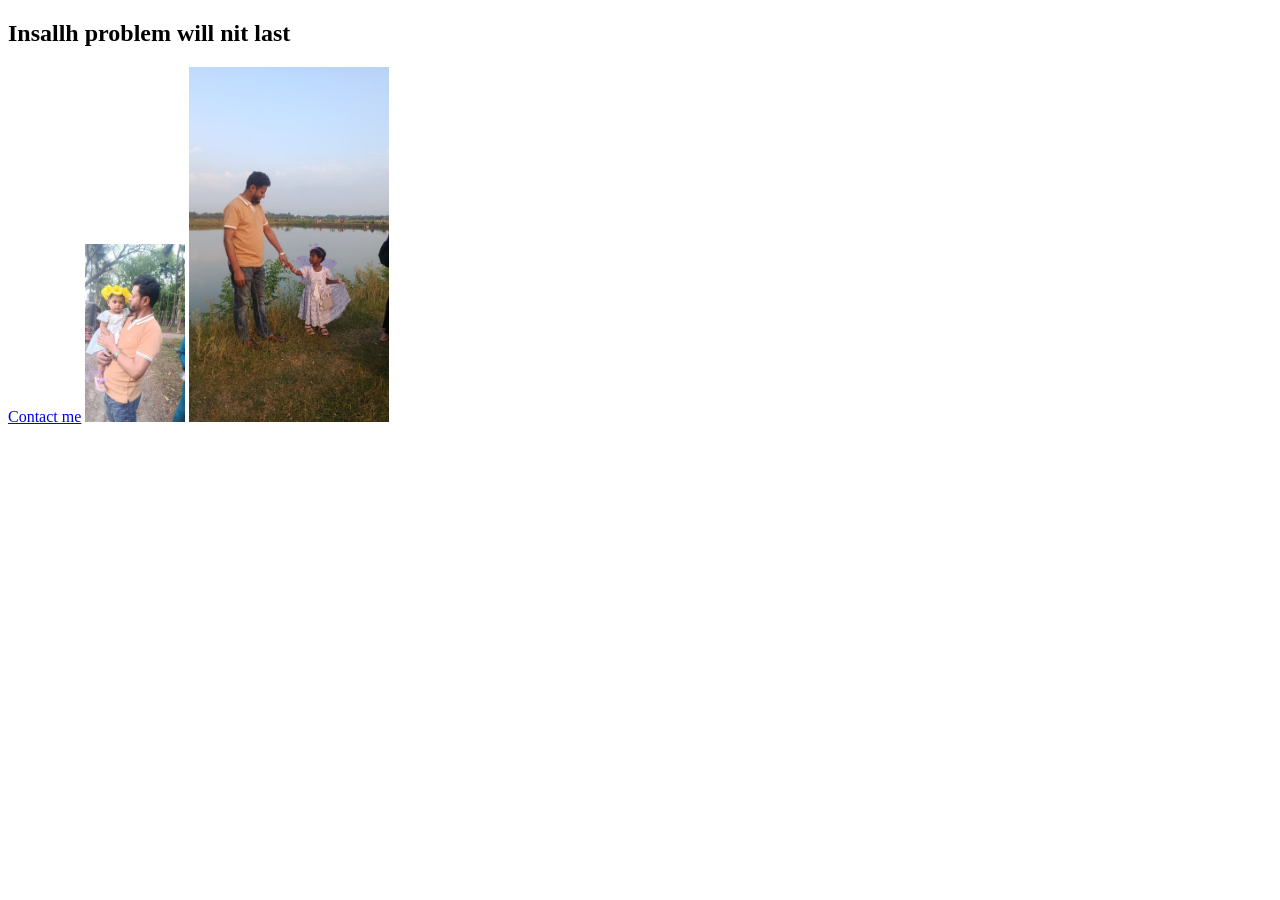
==== index.html @ 178dfff4 "added home page and contact me page" ====
<!DOCTYPE html>
<html lang="en">
<head>
    <meta charset="UTF-8">
    <meta name="viewport" content="width=device-width, initial-scale=1.0">
    <title>Document</title>
</head>
<body>
    <h2>Insallh problem will nit last</h2>
    <a href="contact.html">Contact me</a>
    <img width="100px" src="images/WhatsApp Image 2026-07-03 at 3.08.26 PM (1).jpeg" alt="">
    <img width="200px" src="images/WhatsApp Image 2026-07-03 at 3.08.26 PM (2).jpeg" alt="">
</body>
</html>
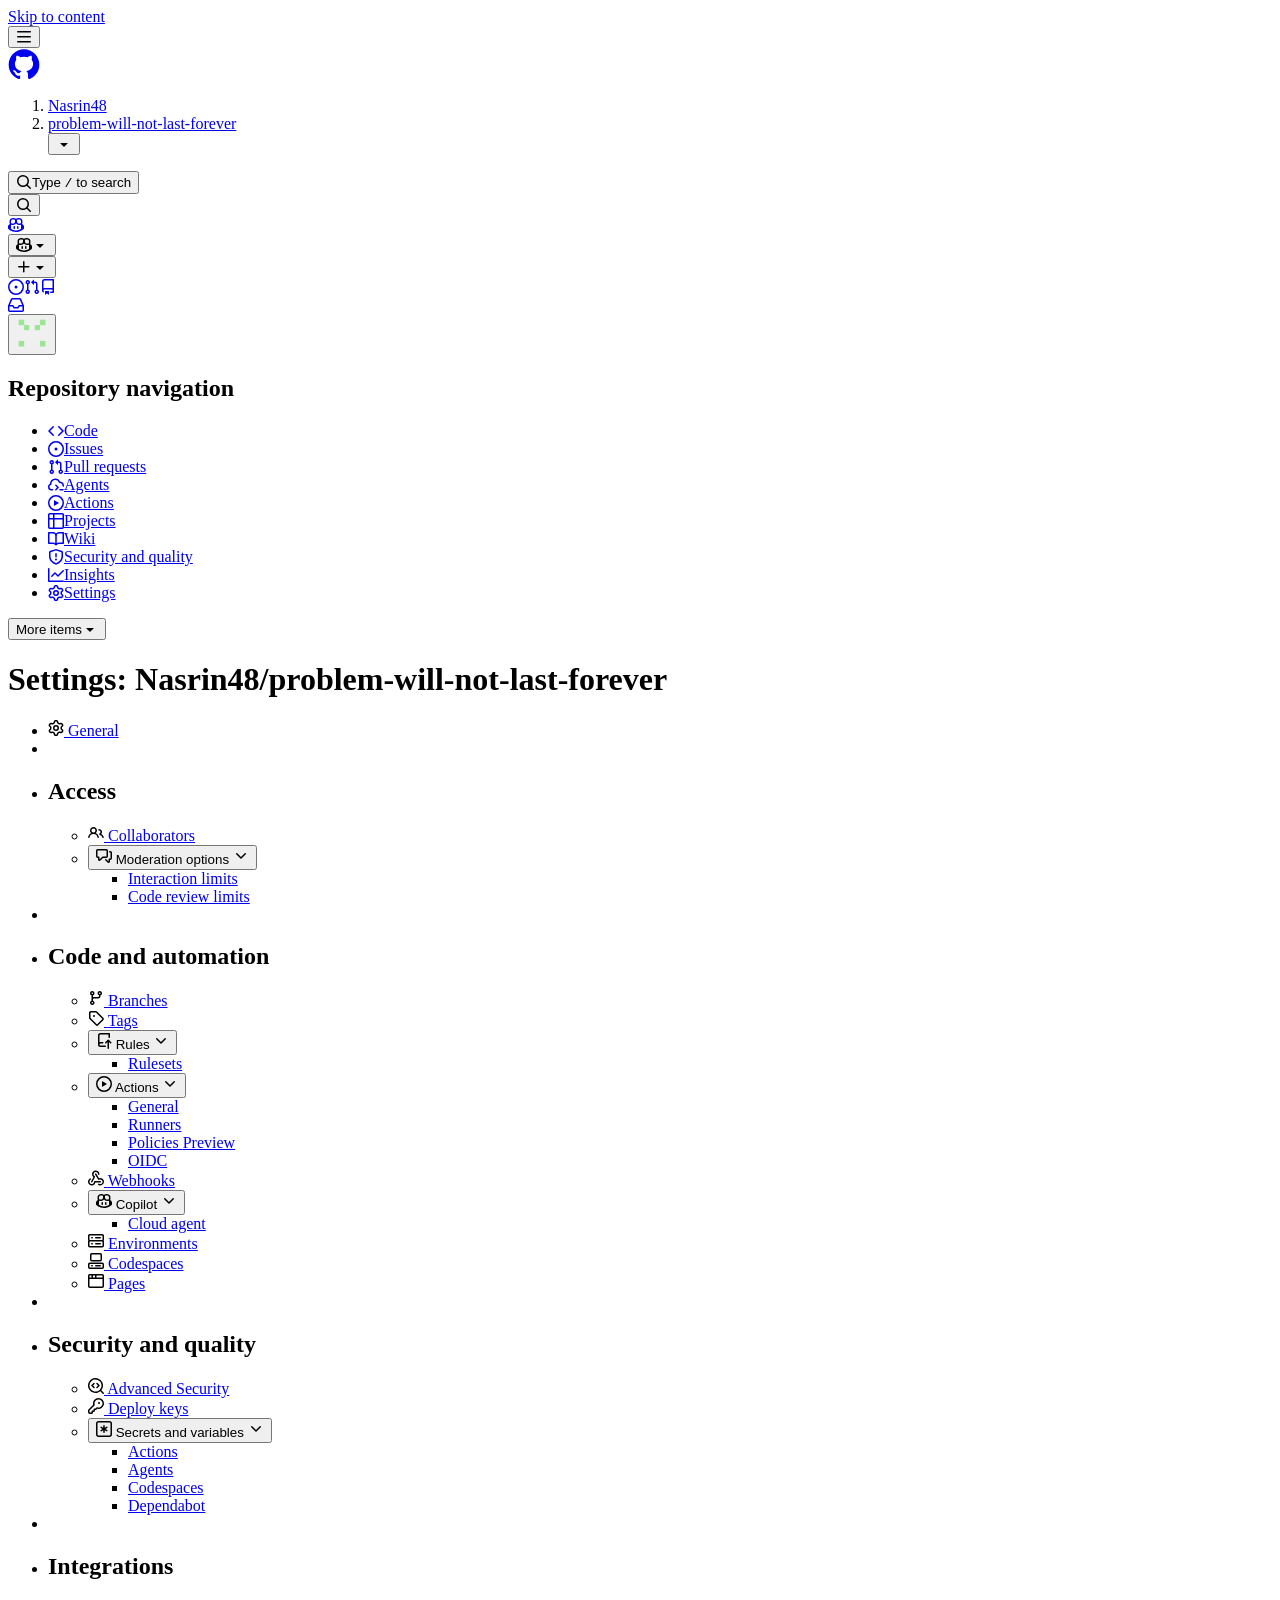
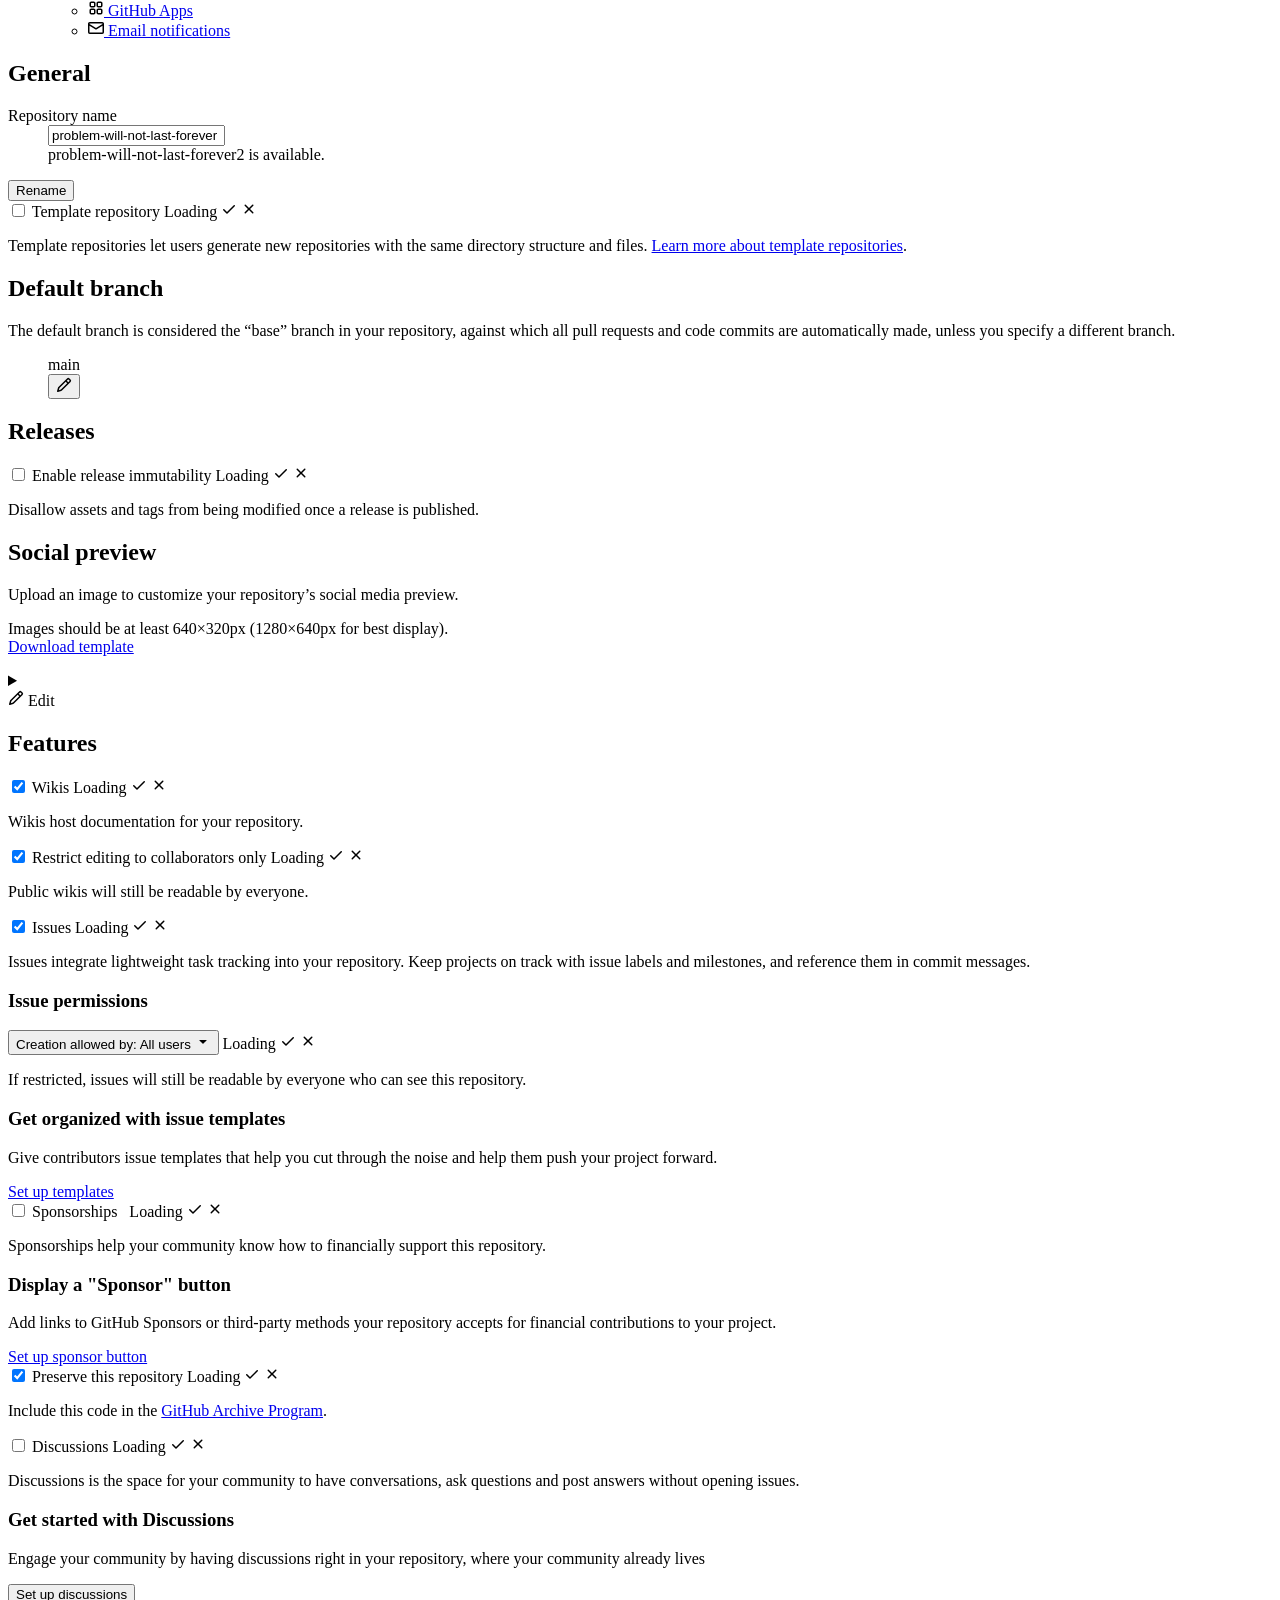
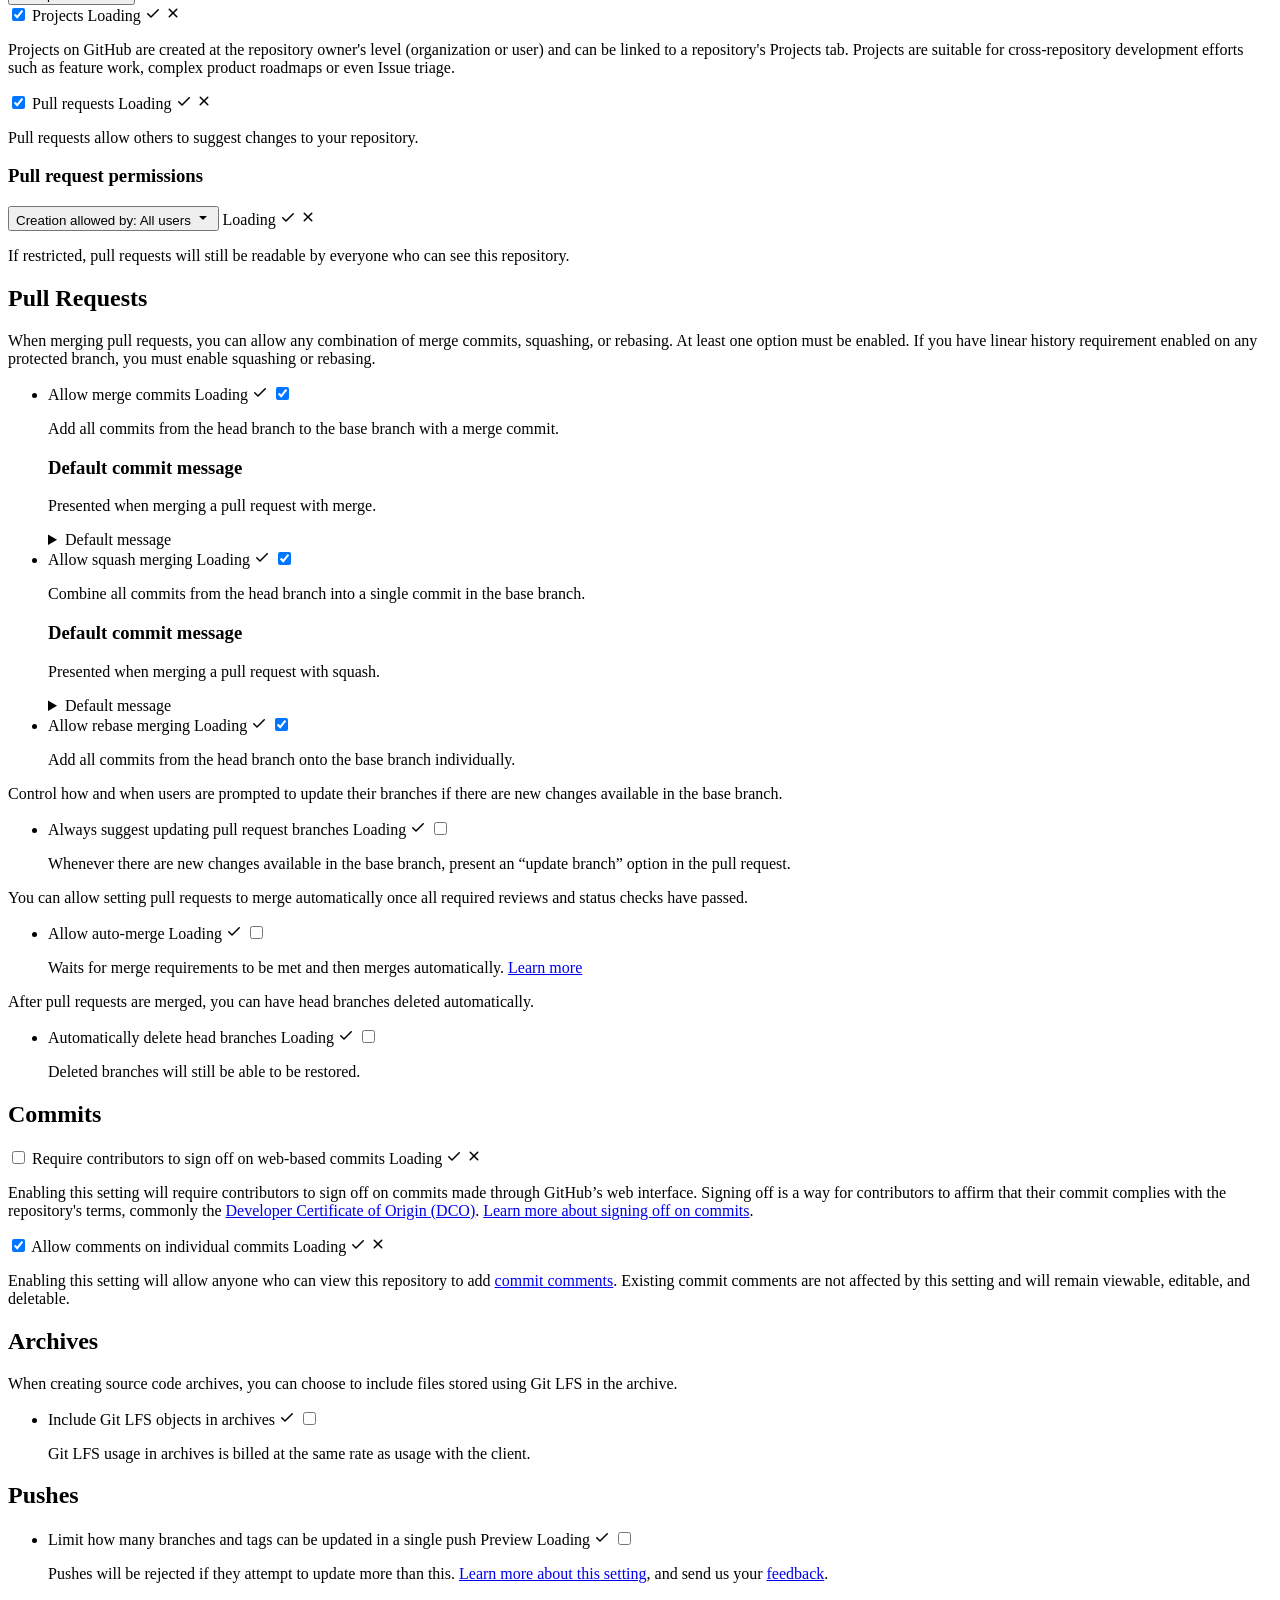
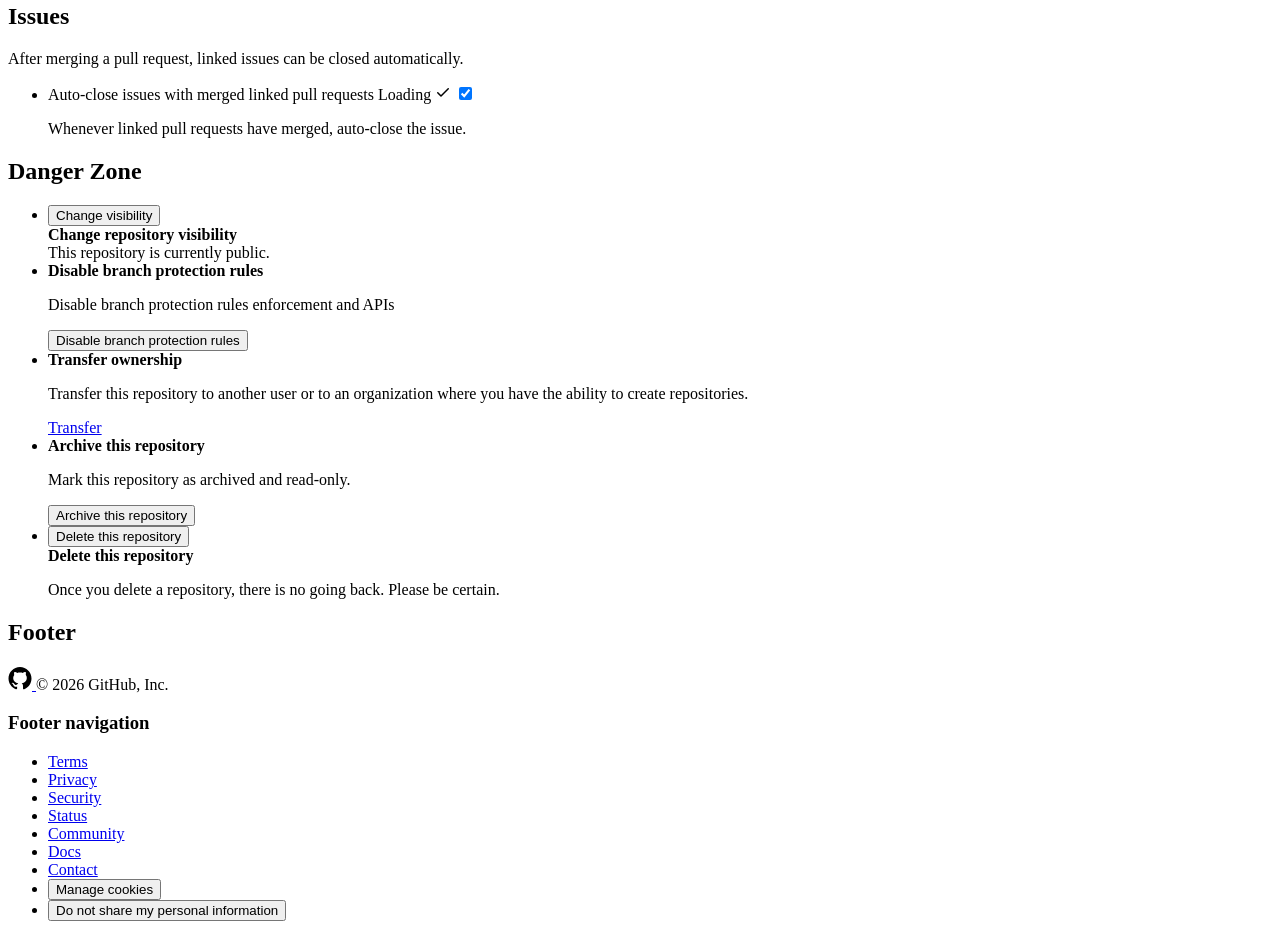
==== commit 27dad311: "fixed html syntax errors" ====
--- a/index.html
+++ b/index.html
@@ -1,14 +1,3175 @@
 <!DOCTYPE html>
-<html lang="en">
-<head>
-    <meta charset="UTF-8">
-    <meta name="viewport" content="width=device-width, initial-scale=1.0">
-    <title>Document</title>
-</head>
-<body>
-    <h2>Insallh problem will nit last</h2>
-    <a href="contact.html">Contact me</a>
-    <img width="100px" src="images/WhatsApp Image 2026-07-03 at 3.08.26 PM (1).jpeg" alt="">
-    <img width="200px" src="images/WhatsApp Image 2026-07-03 at 3.08.26 PM (2).jpeg" alt="">
-</body>
-</html>+<!-- saved from url=(0066)https://github.com/Nasrin48/problem-will-not-last-forever/settings -->
+<html lang="en" data-color-mode="auto" data-light-theme="light" data-dark-theme="dark" data-a11y-animated-images="system" data-a11y-link-underlines="true" data-turbo-loaded="" class="js-focus-visible" data-js-focus-visible=""><head><meta http-equiv="Content-Type" content="text/html; charset=UTF-8"><style type="text/css">.turbo-progress-bar {
+  position: fixed;
+  display: block;
+  top: 0;
+  left: 0;
+  height: 3px;
+  background: #0076ff;
+  z-index: 2147483647;
+  transition:
+    width 300ms ease-out,
+    opacity 150ms 150ms ease-in;
+  transform: translate3d(0, 0, 0);
+}
+</style><style>
+:root {
+  --fontStack-monospace: "Monaspace Neon", ui-monospace, SFMono-Regular, SF Mono, Menlo, Consolas, Liberation Mono, monospace !important;
+}
+</style>
+
+
+
+
+  
+    
+  
+  
+  
+  
+  
+  
+
+  
+
+
+  <link crossorigin="anonymous" media="all" rel="stylesheet" href="./index_files/light-4fded0090af0ad58.css"><link crossorigin="anonymous" media="all" rel="stylesheet" href="./index_files/dark-06381ff23d863842.css"><link data-color-theme="light_high_contrast" crossorigin="anonymous" media="all" rel="stylesheet" data-href="https://github.githubassets.com/assets/light_high_contrast-cf8e26bc17e62ebc.css"><link data-color-theme="light_colorblind" crossorigin="anonymous" media="all" rel="stylesheet" data-href="https://github.githubassets.com/assets/light_colorblind-3a437477a570cc40.css"><link data-color-theme="light_colorblind_high_contrast" crossorigin="anonymous" media="all" rel="stylesheet" data-href="https://github.githubassets.com/assets/light_colorblind_high_contrast-39b6c209db5491c9.css"><link data-color-theme="light_tritanopia" crossorigin="anonymous" media="all" rel="stylesheet" data-href="https://github.githubassets.com/assets/light_tritanopia-3822234d6c03b00b.css"><link data-color-theme="light_tritanopia_high_contrast" crossorigin="anonymous" media="all" rel="stylesheet" data-href="https://github.githubassets.com/assets/light_tritanopia_high_contrast-33857254a8064bf7.css"><link data-color-theme="dark_high_contrast" crossorigin="anonymous" media="all" rel="stylesheet" data-href="https://github.githubassets.com/assets/dark_high_contrast-9023e6605402defb.css"><link data-color-theme="dark_colorblind" crossorigin="anonymous" media="all" rel="stylesheet" data-href="https://github.githubassets.com/assets/dark_colorblind-37023bf69d8e0e34.css"><link data-color-theme="dark_colorblind_high_contrast" crossorigin="anonymous" media="all" rel="stylesheet" data-href="https://github.githubassets.com/assets/dark_colorblind_high_contrast-486bd43e01a2c0ec.css"><link data-color-theme="dark_tritanopia" crossorigin="anonymous" media="all" rel="stylesheet" data-href="https://github.githubassets.com/assets/dark_tritanopia-838ba2a5070c5b09.css"><link data-color-theme="dark_tritanopia_high_contrast" crossorigin="anonymous" media="all" rel="stylesheet" data-href="https://github.githubassets.com/assets/dark_tritanopia_high_contrast-2aa7245dc545d61f.css"><link data-color-theme="dark_dimmed" crossorigin="anonymous" media="all" rel="stylesheet" data-href="https://github.githubassets.com/assets/dark_dimmed-29ef2eb185e7de1c.css"><link data-color-theme="dark_dimmed_high_contrast" crossorigin="anonymous" media="all" rel="stylesheet" data-href="https://github.githubassets.com/assets/dark_dimmed_high_contrast-8eed6b212f10f1b9.css">
+
+  <style type="text/css">
+    :root {
+      --tab-size-preference: 4;
+    }
+
+    pre, code {
+      tab-size: var(--tab-size-preference);
+    }
+  </style>
+
+    <link crossorigin="anonymous" media="all" rel="stylesheet" href="./index_files/primer-primitives-b39ad27f3538ace3.css">
+    <link crossorigin="anonymous" media="all" rel="stylesheet" href="./index_files/primer-tailwind-compatible-b8351ad34be13af4.css">
+    <link crossorigin="anonymous" media="all" rel="stylesheet" href="./index_files/global-eff6b778655b1531.css">
+    <link crossorigin="anonymous" media="all" rel="stylesheet" href="./index_files/github-eab9c5888b163e42.css">
+    <link crossorigin="anonymous" media="all" rel="stylesheet" href="./index_files/tailwind-ee832f465450400b.css">
+  <link crossorigin="anonymous" media="all" rel="stylesheet" href="./index_files/repository-5c3491d57145b94f.css">
+<link crossorigin="anonymous" media="all" rel="stylesheet" href="./index_files/code-075555990693196f.css">
+
+  
+
+  <script type="application/json" id="client-env">{"locale":"en","featureFlags":["actions_custom_images_storage_billing_ui_visibility","actions_enable_background_steps","actions_image_version_event","actions_workflow_language_service_allow_case_function","actions_workflow_language_service_allow_concurrency_queue","agent_author_search_expansion","agent_author_search_expansion_ui_pulls","agent_conflict_resolution","alternate_user_config_repo","artifact_ui_v2","billing_billable_licenses_cost_center_bucket_fix","billing_cost_center_user_level_budgets","billing_discount_threshold_notification","billing_ui_budget_pagination_enabled","billing_user_level_budgets","billing_user_level_budgets_manage","ccr_implement_suggestion_refresh","code_scanning_dfa_degraded_experience_notice","code_view_checks_live_updates","code_view_raf_sticky_lines","codemirror_inp_optimizations","codespaces_prebuild_region_target_update","codeview_sidebar_combined_payload","coding_agent_model_selection","coding_agent_model_selection_all_skus","coding_agent_third_party_model_ui","comment_viewer_copy_raw_markdown","contentful_primer_code_blocks","copilot_agent_snippy","copilot_api_agentic_issue_marshal_yaml","copilot_ask_mode_dropdown","copilot_automation_suggest_tools_enabled","copilot_automations_pagination","copilot_automations_suggested_automations","copilot_capi_error_response_telemetry","copilot_chat_attach_multiple_images","copilot_chat_auto_mode_picker_paid","copilot_chat_category_rate_limit_messages","copilot_chat_clear_model_selection_for_default_change","copilot_chat_contextual_suggestions_updated","copilot_chat_disable_model_picker_while_streaming","copilot_chat_docked_panel","copilot_chat_enable_tool_call_logs","copilot_chat_increase_token_padding","copilot_chat_input_commands","copilot_chat_interspersed_tool_calls","copilot_chat_max_upsell","copilot_chat_model_picker_info_popover","copilot_chat_models_browser_cache","copilot_chat_opening_thread_switch","copilot_chat_prettify_pasted_code","copilot_chat_reduce_quota_checks","copilot_chat_vision_dotcom_chat_ga_gate","copilot_chat_vision_in_claude","copilot_chat_vision_preview_gate","copilot_cli_install_cta_max_plan","copilot_cloud_agent_always_categorize_models_in_model_picker","copilot_custom_copilots","copilot_custom_copilots_feature_preview","copilot_diff_explain_conversation_intent","copilot_diff_reference_context","copilot_duplicate_thread","copilot_extensions_removal_on_marketplace","copilot_file_block_ref_matching","copilot_fix_blank_side_panel","copilot_fix_failed_workflows","copilot_fix_failed_workflows_all_skus","copilot_ftp_hyperspace_upgrade_prompt","copilot_hide_hovercard","copilot_immersive_code_block_transition_wrap","copilot_immersive_embedded_deferred_payload","copilot_immersive_embedded_draggable","copilot_immersive_embedded_header_button","copilot_immersive_embedded_implicit_references","copilot_immersive_embedded_skip_copilot_api_token_for_dotcom_context","copilot_immersive_file_block_transition_open","copilot_immersive_file_preview_keep_mounted","copilot_immersive_hide_column_right_without_thread","copilot_immersive_job_result_preview","copilot_immersive_suggestion_pills","copilot_immersive_task_hyperlinking","copilot_immersive_task_within_chat_thread","copilot_issue_list_show_more","copilot_mc_cli_resume_any_users_task","copilot_mc_nudges","copilot_mission_control_agent_filtering","copilot_mission_control_always_send_integration_id","copilot_mission_control_environment_list_icons","copilot_mission_control_initial_data_spinner","copilot_mission_control_needs_attention","copilot_mission_control_sandbox_remote_bypass","copilot_mission_control_session_events_ui","copilot_mission_control_session_filters","copilot_mission_control_task_alive_updates","copilot_mission_control_task_sharing","copilot_org_policy_page_focus_mode","copilot_plans_signups_enabled","copilot_pr_chat_enhancements","copilot_premium_request_quotas","copilot_prominent_upgrade_button","copilot_quota_banner_pr_files_changed","copilot_redirect_header_button_to_agents","copilot_resource_panel","copilot_share_active_subthread","copilot_spaces_ga","copilot_spaces_individual_policies_ga","copilot_spark_empty_state","copilot_spark_handle_nil_friendly_name","copilot_swe_agent_authorization_status_ui","copilot_swe_agent_hide_model_picker_if_only_auto","copilot_swe_agent_pr_comment_model_picker","copilot_swe_agent_pull_request_merged_trigger","copilot_swe_agent_pull_request_opened_trigger","copilot_swe_agent_pull_request_synchronize_trigger","copilot_swe_agent_use_subagents","copilot_task_api_github_rest_style","copilot_token_based_billing","copilot_unconfigured_is_inherited","copilot_user_can_upgrade_plan_field","copilot_workbench_ubb","custom_properties_core_reusable_property_value_field","dashboard_indexeddb_caching","dashboard_lists_max_age_filter","dashboard_surface_needs_action_ci_running","dashboard_universe_2025","dashboard_universe_2025_feedback_dialog","fgpat_permissions_selector_redesign","flex_cta_groups_mvp","flex_suite_overview","ga_enterprise_teams_ui","global_nav_react","global_nav_responsive_create_menu","hide_groups_list_for_few_groups","hyperspace_2025_logged_out_batch_1","hyperspace_2025_logged_out_batch_2","hyperspace_2025_logged_out_batch_3","in_product_messaging_datadog_monitoring","ipm_budget_deep_linking","ipm_global_transactional_message_agents","ipm_global_transactional_message_copilot","ipm_global_transactional_message_issues","ipm_global_transactional_message_prs","ipm_global_transactional_message_repos","ipm_global_transactional_message_spaces","issue_cca_modal_open","issue_cca_multi_assign_modal","issue_cca_visualization","issue_fields_global_search","issue_fields_index_pills","issue_inline_avatars","issue_pinned_views","issue_pinned_views_index_page","issue_pinned_views_preheat_sidebar_links","issue_pinned_views_projects_react","issue_relative_time_micro","issues_expanded_file_types","issues_lazy_load_comment_box_suggestions","issues_react_chrome_container_query_fix","issues_react_include_bots_in_pickers","issues_react_ui_feedback","landing_pages_ninetailed","landing_pages_web_vitals_tracking","lifecycle_label_name_updates","low_quality_classifier","marketing_pages_search_explore_provider","memex_default_issue_create_repository","memex_live_update_hovercard","memex_mwl_filter_field_delimiter","memex_remove_deprecated_type_issue","memex_roadmap_drag_style","merge_status_header_feedback","oauth_authorize_clickjacking_protection","octocaptcha_origin_optimization","pr_sfv_new_diff_fetch","primer_react_css_anchor_positioning","property_definition_empty_state_suggestions","prs_css_anchor_positioning","prs_live_updates_issue_comments","prs_load_all_alerts","prx_files","pull_request_commit_checks_dialog","pull_request_copilot_attribution_header","pull_request_files_virtualization","pull_request_inbox_customize_sections","pull_request_inbox_section_query_popover","pull_request_overview_panel_edit_description","pull_request_virtualization_image_estimate","pull_request_virtualization_scroll_compensation","pulls_dashboard_jk_nav","react_blob_isolate_code_lines","react_blob_overlay","react_data_router_tanstack_allowed","react_editor_actions_sidebar","react_editor_devcontainer_sidebar","react_router_external_route_handoff","react_sandbox_future_tanstack","repos_contributors_limited_default_range","repository_suggester_elastic_search","rules_insights_filter_bar_created","sample_network_conn_type","secret_scanning_pattern_alerts_link","security_center_artifact_filters_popover","semantic_similarity_duplicate_issue_detection","session_logs_ungroup_reasoning_text","site_banner_desktop_copilot_app","site_github_app_ga_page","site_global_nav_spark_models_removed","spark_prompt_secret_scanning","spark_server_connection_status","suppress_automated_browser_vitals","swp_forms_disable_octocaptcha","team_review_requested_by_user_filter","track_notifications_settings_usage","turbo_progress_bar_transform","viewscreen_sandbox","warn_inaccessible_attachments","webp_support","workbench_store_readonly"],"login":"Nasrin48","copilotApiOverrideUrl":"https://api.individual.githubcopilot.com","cmcApiUrl":"https://api.github.com/cmc_internal/api"}</script>
+<script crossorigin="anonymous" type="module" src="./index_files/wp-runtime-9ba24838045b9b83.js.download" defer="defer"></script>
+<script crossorigin="anonymous" type="module" src="./index_files/fetch-utilities-a37106741bcc477d.js.download" defer="defer"></script>
+<script crossorigin="anonymous" type="module" src="./index_files/78205-490cbc32cb03f2c4.js.download" defer="defer"></script>
+<script crossorigin="anonymous" type="module" src="./index_files/85924-fb319ed7734a3255.js.download" defer="defer"></script>
+<script crossorigin="anonymous" type="module" src="./index_files/34646-fd025d89aebf481f.js.download" defer="defer"></script>
+<script crossorigin="anonymous" type="module" src="./index_files/environment-206299963839690a.js.download" defer="defer"></script>
+<script crossorigin="anonymous" type="module" src="./index_files/runtime-helpers-1ab84bfcdfd252a7.js.download" defer="defer"></script>
+<script crossorigin="anonymous" type="module" src="./index_files/296-dd7acbc3c57bc2df.js.download" defer="defer"></script>
+<script crossorigin="anonymous" type="module" src="./index_files/57131-96925ee146d82566.js.download" defer="defer"></script>
+<script crossorigin="anonymous" type="module" src="./index_files/816-267fa8a626344744.js.download" defer="defer"></script>
+<script crossorigin="anonymous" type="module" src="./index_files/78121-700198d991c19201.js.download" defer="defer"></script>
+<script crossorigin="anonymous" type="module" src="./index_files/81683-3566d15213106a0d.js.download" defer="defer"></script>
+<script crossorigin="anonymous" type="module" src="./index_files/64458-988347c24883c3dc.js.download" defer="defer"></script>
+<script crossorigin="anonymous" type="module" src="./index_files/46740-245323eebf4a2bd5.js.download" defer="defer"></script>
+<script crossorigin="anonymous" type="module" src="./index_files/3650-2d2c2aa6afec76de.js.download" defer="defer"></script>
+<script crossorigin="anonymous" type="module" src="./index_files/17127-d486438dd582dbb8.js.download" defer="defer"></script>
+<script crossorigin="anonymous" type="module" src="./index_files/github-elements-908aaaa22fbfa2a1.js.download" defer="defer"></script>
+<script crossorigin="anonymous" type="module" src="./index_files/element-registry-78eeaa4db5bee520.js.download" defer="defer"></script>
+<script crossorigin="anonymous" type="module" src="./index_files/react-core-9bccf6fab86332ba.js.download" defer="defer"></script>
+<script crossorigin="anonymous" type="module" src="./index_files/react-lib-57bed375ade723a7.js.download" defer="defer"></script>
+<script crossorigin="anonymous" type="module" src="./index_files/63143-7622d55d24560a56.js.download" defer="defer"></script>
+<script crossorigin="anonymous" type="module" src="./index_files/79039-3efc4ce0c2830d00.js.download" defer="defer"></script>
+<script crossorigin="anonymous" type="module" src="./index_files/88475-734f67255a069671.js.download" defer="defer"></script>
+<script crossorigin="anonymous" type="module" src="./index_files/2887-6bb5fc2f7d7910bf.js.download" defer="defer"></script>
+<script crossorigin="anonymous" type="module" src="./index_files/62220-0c9944955b4e2cbb.js.download" defer="defer"></script>
+<script crossorigin="anonymous" type="module" src="./index_files/26533-c0816c13ac9e6327.js.download" defer="defer"></script>
+<script crossorigin="anonymous" type="module" src="./index_files/7088-4eaf1fbdb5e0697b.js.download" defer="defer"></script>
+<script crossorigin="anonymous" type="module" src="./index_files/9506-5679f156315d844a.js.download" defer="defer"></script>
+<script crossorigin="anonymous" type="module" src="./index_files/53320-0a81d3275826594e.js.download" defer="defer"></script>
+<script crossorigin="anonymous" type="module" src="./index_files/46287-3f3e28b04377fdb2.js.download" defer="defer"></script>
+<script crossorigin="anonymous" type="module" src="./index_files/23548-06460d6ad6134b8e.js.download" defer="defer"></script>
+<script crossorigin="anonymous" type="module" src="./index_files/89627-d6568840e3302a2b.js.download" defer="defer"></script>
+<script crossorigin="anonymous" type="module" src="./index_files/55682-4f9c532916993730.js.download" defer="defer"></script>
+<script crossorigin="anonymous" type="module" src="./index_files/49029-7ca2ead5f497f031.js.download" defer="defer"></script>
+<script crossorigin="anonymous" type="module" src="./index_files/99328-0f824473476788e3.js.download" defer="defer"></script>
+<script crossorigin="anonymous" type="module" src="./index_files/behaviors-5d83773da9c1079f.js.download" defer="defer"></script>
+<link crossorigin="anonymous" media="all" rel="stylesheet" href="./index_files/react-core.0e2552c483430348.module.css">
+<script crossorigin="anonymous" type="module" src="./index_files/61272-f2158b5d00e77e7b.js.download" defer="defer"></script>
+<script crossorigin="anonymous" type="module" src="./index_files/notifications-global-af6906205a03177b.js.download" defer="defer"></script>
+<script crossorigin="anonymous" type="module" src="./index_files/57639-c11f2fce6b8a5462.js.download" defer="defer"></script>
+<script crossorigin="anonymous" type="module" src="./index_files/81276-145830a72e9e51c9.js.download" defer="defer"></script>
+<script crossorigin="anonymous" type="module" src="./index_files/19930-c2749e0e22d03aed.js.download" defer="defer"></script>
+<script crossorigin="anonymous" type="module" src="./index_files/codespaces-91d92fa1ee037235.js.download" defer="defer"></script>
+<script crossorigin="anonymous" type="module" src="./index_files/98304-e396ebf96aff23e2.js.download" defer="defer"></script>
+<script crossorigin="anonymous" type="module" src="./index_files/22511-5019be5cf2f2ee7f.js.download" defer="defer"></script>
+<script crossorigin="anonymous" type="module" src="./index_files/99291-403f46a5e087d3f2.js.download" defer="defer"></script>
+<script crossorigin="anonymous" type="module" src="./index_files/repositories-503541abbb66307e.js.download" defer="defer"></script>
+<script crossorigin="anonymous" type="module" src="./index_files/49810-e52c2ee97a6effdf.js.download" defer="defer"></script>
+<script crossorigin="anonymous" type="module" src="./index_files/code-menu-4f4e2278287583c6.js.download" defer="defer"></script>
+  
+  
+
+
+
+
+
+
+<script crossorigin="anonymous" type="module" src="./index_files/7463-01c37b66747b726b.js.download" defer="defer"></script>
+<script crossorigin="anonymous" type="module" src="./index_files/27600-16d492cfe3f2daa8.js.download" defer="defer"></script>
+
+<script crossorigin="anonymous" type="module" src="./index_files/55539-e21c0816973ee092.js.download" defer="defer"></script>
+
+<script crossorigin="anonymous" type="module" src="./index_files/78610-4f4713a6f47cf271.js.download" defer="defer"></script>
+
+
+
+<script crossorigin="anonymous" type="module" src="./index_files/32459-94e9fd388440d6fa.js.download" defer="defer"></script>
+
+
+<script crossorigin="anonymous" type="module" src="./index_files/30914-1d568cff790dc98e.js.download" defer="defer"></script>
+
+<script crossorigin="anonymous" type="module" src="./index_files/2204-7d7c8c4b2a0b14ff.js.download" defer="defer"></script>
+<script crossorigin="anonymous" type="module" src="./index_files/18222-96d101a36355a138.js.download" defer="defer"></script>
+<script crossorigin="anonymous" type="module" src="./index_files/66231-9edae82bedef9e8c.js.download" defer="defer"></script>
+<script crossorigin="anonymous" type="module" src="./index_files/79407-bdbb17fc41721ff5.js.download" defer="defer"></script>
+<script crossorigin="anonymous" type="module" src="./index_files/50288-1de65962d8b34196.js.download" defer="defer"></script>
+
+
+<script crossorigin="anonymous" type="module" src="./index_files/68212-4cb715f3f3f4df99.js.download" defer="defer"></script>
+<script crossorigin="anonymous" type="module" src="./index_files/75577-c428e39702b1e7fb.js.download" defer="defer"></script>
+<script crossorigin="anonymous" type="module" src="./index_files/76987-bb1ea54dc579a31d.js.download" defer="defer"></script>
+
+<script crossorigin="anonymous" type="module" src="./index_files/7222-4cebb1b0cf335d67.js.download" defer="defer"></script>
+<script crossorigin="anonymous" type="module" src="./index_files/28460-d42e83bdc6ad8437.js.download" defer="defer"></script>
+<script crossorigin="anonymous" type="module" src="./index_files/9094-c0e0c624c31fe413.js.download" defer="defer"></script>
+<script crossorigin="anonymous" type="module" src="./index_files/97637-2fa35c843594ae0a.js.download" defer="defer"></script>
+<script crossorigin="anonymous" type="module" src="./index_files/27883-94e9469470092b2b.js.download" defer="defer"></script>
+<script crossorigin="anonymous" type="module" src="./index_files/18582-769f1dbf8be0facb.js.download" defer="defer"></script>
+
+
+<script crossorigin="anonymous" type="module" src="./index_files/33897-ecde6aecc96209b6.js.download" defer="defer"></script>
+<script crossorigin="anonymous" type="module" src="./index_files/81946-3fa5632bdec68fbc.js.download" defer="defer"></script>
+<script crossorigin="anonymous" type="module" src="./index_files/59222-8ebfff860151b26a.js.download" defer="defer"></script>
+<script crossorigin="anonymous" type="module" src="./index_files/32020-e95e72a71e25e9b9.js.download" defer="defer"></script>
+<script crossorigin="anonymous" type="module" src="./index_files/code-view-1a4971d16cabaaa2.js.download" defer="defer"></script>
+<link crossorigin="anonymous" media="all" rel="stylesheet" href="./index_files/primer-react-css.0f1f30982ae65fea.module.css">
+<link crossorigin="anonymous" media="all" rel="stylesheet" href="./index_files/14872.4574062267864263.module.css">
+<link crossorigin="anonymous" media="all" rel="stylesheet" href="./index_files/27883.8f6fde8658eef922.module.css">
+<link crossorigin="anonymous" media="all" rel="stylesheet" href="./index_files/code-view.5ee2afb9eab5d789.module.css">
+
+
+  
+
+
+
+  
+  
+  
+  
+
+    
+  
+
+
+  
+
+
+    
+
+
+  
+  
+
+  
+  
+
+    
+
+
+
+
+
+
+
+  
+
+  
+
+
+
+
+    
+
+  
+
+    
+
+    
+
+      
+
+      
+
+    
+    
+    
+
+      
+  
+  
+
+
+      
+      
+
+      
+
+      
+
+
+      
+      
+      
+
+        
+
+
+  <meta http-equiv="x-pjax-version" content="632d27e9ac8fe8a765be78530f084309fc01a2c5b0af7d7372f94b6940df3c09" data-turbo-track="reload">
+  <meta http-equiv="x-pjax-csp-version" content="cb4cffb7c023f774818cf728eb860debf1fc8ecf88a20487b238da276df1eb7d" data-turbo-track="reload">
+  <meta http-equiv="x-pjax-css-version" content="2e8ed682fb38662a1477985f0c302d19b27aa87d4f375b635a3f739da2e60922" data-turbo-track="reload">
+  <meta http-equiv="x-pjax-js-version" content="ae29befd90a79979256f356099db87b63c715f23150c0f8a8dc62ca34c1bb669" data-turbo-track="reload">
+
+  
+
+      
+
+    
+
+  
+
+  
+  
+
+
+
+    
+
+    
+  
+
+
+  
+
+  
+
+    <meta name="release" content="50e8d55154c313d087302ca319e8a01101fdcc06" data-turbo-track="reload">
+  
+
+  
+  
+  
+
+
+
+
+  
+  
+
+  
+
+  <link rel="stylesheet" type="text/css" href="./index_files/81758.fdaf9f6daf87dafe.module.css" crossorigin="anonymous"><link rel="stylesheet" type="text/css" href="./index_files/38963.8add87f5d74d588c.module.css" crossorigin="anonymous"><link rel="stylesheet" type="text/css" href="./index_files/7872.f5dd78edd836c21a.module.css" crossorigin="anonymous"><link rel="stylesheet" type="text/css" href="./index_files/99654.26ae892292ddfea9.module.css" crossorigin="anonymous"><link rel="stylesheet" type="text/css" href="./index_files/53839.b5227026e330c7b7.module.css" crossorigin="anonymous"><link rel="stylesheet" type="text/css" href="./index_files/5746.1bd27101f7a4e001.module.css" crossorigin="anonymous"><style id="ms-consent-banner-main-styles">.w8hcgFksdo30C8w-bygqu{color:#000}.ydkKdaztSS0AeHWIeIHsQ a{color:#0067B8}.erL690_8JwUW-R4bJRcfl{background-color:#EBEBEB;border:none;color:#000}.erL690_8JwUW-R4bJRcfl:enabled:hover{color:#000;background-color:#DBDBDB;box-shadow:0px 4px 10px rgba(0,0,0,0.25);border:none}.erL690_8JwUW-R4bJRcfl:enabled:focus{background-color:#DBDBDB;box-shadow:0px 4px 10px rgba(0,0,0,0.25);border:2px solid #000}.erL690_8JwUW-R4bJRcfl:disabled{opacity:1;color:rgba(0,0,0,0.2);background-color:rgba(0,0,0,0.2);border:none}._1zNQOqxpBFSokeCLGi_hGr{border:none;background-color:#0067B8;color:#fff}._1zNQOqxpBFSokeCLGi_hGr:enabled:hover{color:#fff;background-color:#0067B8;box-shadow:0px 4px 10px rgba(0,0,0,0.25);border:none}._1zNQOqxpBFSokeCLGi_hGr:enabled:focus{background-color:#0067B8;box-shadow:0px 4px 10px rgba(0,0,0,0.25);border:2px solid #000}._1zNQOqxpBFSokeCLGi_hGr:disabled{opacity:1;color:rgba(0,0,0,0.2);background-color:rgba(0,120,215,0.2);border:none}._23tra1HsiiP6cT-Cka-ycB{position:relative;display:flex;z-index:9999;width:100%;background-color:#F2F2F2;justify-content:space-between;text-align:left}div[dir="rtl"]._23tra1HsiiP6cT-Cka-ycB{text-align:right}._1Upc2NjY8AlDn177YoVj0y{margin:0;padding-left:5%;padding-top:8px;padding-bottom:8px}div[dir="rtl"] ._1Upc2NjY8AlDn177YoVj0y{margin:0;padding:8px 5% 8px 0;float:none}._23tra1HsiiP6cT-Cka-ycB svg{fill:none;max-width:none;max-height:none}._1V_hlU-7jdtPiooHMu89BB{display:table-cell;padding:12px;width:24px;height:24px;font-family:Segoe UI, SegoeUI, Arial, sans-serif;font-style:normal;font-weight:normal;font-size:24px;line-height:0}.f6QKJD7fhSbnJLarTL-W-{display:table-cell;vertical-align:middle;padding:0;font-family:Segoe UI, SegoeUI, Arial, sans-serif;font-style:normal;font-weight:normal;font-size:13px;line-height:16px}.f6QKJD7fhSbnJLarTL-W- a{text-decoration:underline}._2j0fmugLb1FgYz6KPuB91w{display:inline-block;margin-left:5%;margin-right:5%;min-width:40%;min-width:calc((150px + 3 * 4px) * 2 + 150px);min-width:-webkit-fit-content;min-width:-moz-fit-content;min-width:fit-content;align-self:center;position:relative}._1XuCi2WhiqeWRUVp3pnFG3{margin:4px;padding:5px;min-width:150px;min-height:36px;vertical-align:top;cursor:pointer;font-family:Segoe UI, SegoeUI, Arial, sans-serif;font-style:normal;font-weight:normal;font-size:15px;line-height:20px;text-align:center}._1XuCi2WhiqeWRUVp3pnFG3:focus{box-sizing:border-box}._1XuCi2WhiqeWRUVp3pnFG3:disabled{cursor:not-allowed}._2bvsb3ubApyZ0UGoQA9O9T{display:block;position:fixed;z-index:10000;top:0;left:0;width:100%;height:100%;background-color:rgba(255,255,255,0.6);overflow:auto;text-align:left}div[dir="rtl"]._2bvsb3ubApyZ0UGoQA9O9T{text-align:right}div[dir="rtl"] ._2bvsb3ubApyZ0UGoQA9O9T{left:auto;right:0}.AFsJE948muYyzCMktdzuk{position:relative;top:8%;margin-bottom:40px;margin-left:auto;margin-right:auto;box-sizing:border-box;width:640px;background-color:#fff;border:1px solid #0067B8}._3kWyBRbW_dgnMiEyx06Fu4{float:right;z-index:1;margin:2px;padding:12px;border:none;cursor:pointer;font-family:Segoe UI, SegoeUI, Arial, sans-serif;font-style:normal;font-weight:normal;font-size:13px;line-height:13px;display:flex;align-items:center;text-align:center;color:#666;background-color:#fff}div[dir="rtl"] ._3kWyBRbW_dgnMiEyx06Fu4{margin:2px;padding:12px;float:left}.uCYvKvHXrhjNgflv1VqdD{position:static;margin-top:36px;margin-left:36px;margin-right:36px}._17pX1m9O_W--iZbDt3Ta5r{margin-top:0;margin-bottom:12px;font-family:Segoe UI, SegoeUI, Arial, sans-serif;font-style:normal;font-weight:600;font-size:20px;line-height:24px;text-transform:none}._1kBkHQ1V1wu3kl-YcLgUr6{height:446px;overflow:auto}._20_nXDf6uFs9Q6wxRXG-I-{margin-top:0;font-family:Segoe UI, SegoeUI, Arial, sans-serif;font-style:normal;font-weight:normal;font-size:15px;line-height:20px}._20_nXDf6uFs9Q6wxRXG-I- a{text-decoration:underline}dl._2a0NH_GDQEQe5Ynfo7suVH{margin-top:36px;margin-bottom:0;padding:0;list-style:none;text-transform:none}dt._3j_LCPv7fyXv3A8FIXVwZ4{margin-top:20px;float:none;font-family:Segoe UI, SegoeUI, Arial, sans-serif;font-style:normal;font-weight:600;font-size:18px;line-height:24px;list-style:none}.k-vxTGFbdq1aOZB2HHpjh{margin:0;padding:0;border:none}._2Bucyy75c_ogoU1g-liB5R{margin:0;padding:0;border-bottom:none;font-family:Segoe UI, SegoeUI, Arial, sans-serif;font-style:normal;font-weight:600;font-size:18px;line-height:24px;text-transform:none}._63gwfzV8dclrsl2cfd90r{display:inline-block;margin-top:0;margin-bottom:13px;font-family:Segoe UI, SegoeUI, Arial, sans-serif;font-style:normal;font-weight:normal;font-size:15px;line-height:20px}._1l8wM_4mRYGz3Iu7l3BZR7{display:block}._2UE03QS02aZGkslegN_F-i{display:inline-block;position:relative;left:5px;margin-bottom:13px;margin-right:34px;padding:3px}div[dir="rtl"] ._2UE03QS02aZGkslegN_F-i{margin:0 0 13px 34px;padding:3px;float:none}div[dir="rtl"] ._2UE03QS02aZGkslegN_F-i{left:auto;right:5px}._23tra1HsiiP6cT-Cka-ycB *::before,._2bvsb3ubApyZ0UGoQA9O9T *::before,._23tra1HsiiP6cT-Cka-ycB *::after,._2bvsb3ubApyZ0UGoQA9O9T *::after{box-sizing:inherit}._1HSFn0HzGo6w4ADApV8-c4{outline:2px solid rgba(0,0,0,0.8)}input[type="radio"]._1dp8Vp5m3HwAqGx8qBmFV2{display:inline-block;position:relative;margin-top:0;margin-left:0;margin-right:0;height:0;width:0;border-radius:0;cursor:pointer;outline:none;box-sizing:border-box;-webkit-appearance:none;-moz-appearance:none;appearance:none}input[type="radio"]._1dp8Vp5m3HwAqGx8qBmFV2+label::before{display:block;position:absolute;top:5px;left:3px;height:19px;width:19px;content:"";border-radius:50%;border:1px solid #000;background-color:#fff}div[dir="rtl"] input[type="radio"]._1dp8Vp5m3HwAqGx8qBmFV2+label::before{left:auto;right:3px}input[type="radio"]._1dp8Vp5m3HwAqGx8qBmFV2:not(:disabled)+label:hover::before{border:1px solid #0067B8}input[type="radio"]._1dp8Vp5m3HwAqGx8qBmFV2:not(:disabled)+label:hover::after{display:block;position:absolute;top:10px;left:8px;height:9px;width:9px;content:"";border-radius:50%;background-color:rgba(0,0,0,0.8)}div[dir="rtl"] input[type="radio"]._1dp8Vp5m3HwAqGx8qBmFV2:not(:disabled)+label:hover::after{left:auto;right:8px}input[type="radio"]._1dp8Vp5m3HwAqGx8qBmFV2:not(:disabled)+label:focus::before{border:1px solid #0067B8}input[type="radio"]._1dp8Vp5m3HwAqGx8qBmFV2:not(:disabled)+label:focus::after{display:block;position:absolute;top:10px;left:8px;height:9px;width:9px;content:"";border-radius:50%;background-color:#000}div[dir="rtl"] input[type="radio"]._1dp8Vp5m3HwAqGx8qBmFV2:not(:disabled)+label:focus::after{left:auto;right:8px}input[type="radio"]._1dp8Vp5m3HwAqGx8qBmFV2:checked+label::after{display:block;position:absolute;top:10px;left:8px;height:9px;width:9px;content:"";border-radius:50%;background-color:#000}div[dir="rtl"] input[type="radio"]._1dp8Vp5m3HwAqGx8qBmFV2:checked+label::after{left:auto;right:8px}input[type="radio"]._1dp8Vp5m3HwAqGx8qBmFV2:disabled+label{cursor:not-allowed}input[type="radio"]._1dp8Vp5m3HwAqGx8qBmFV2:disabled+label::before{border:1px solid rgba(0,0,0,0.2);background-color:rgba(0,0,0,0.2)}._3RJzeL3l9Rl_lAQEm6VwdX{display:block;position:static;float:right;margin-top:0;margin-bottom:0;margin-left:19px;margin-right:0;padding-top:0;padding-bottom:0;padding-left:8px;padding-right:0;width:80%;width:calc(100% - 19px);font-family:Segoe UI, SegoeUI, Arial, sans-serif;font-style:normal;font-weight:normal;font-size:15px;line-height:20px;text-transform:none;cursor:pointer;box-sizing:border-box}div[dir="rtl"] ._3RJzeL3l9Rl_lAQEm6VwdX{margin:0 19px 0 0;padding:0 8px 0 0;float:left}.nohp3sIG12ZBhzcMnPala{margin-top:20px;margin-bottom:48px}._2uhaEsmeotZ3P-M0AXo2kF{padding:0;width:278px;height:36px;cursor:pointer;font-family:Segoe UI, SegoeUI, Arial, sans-serif;font-style:normal;font-weight:normal;font-size:15px;line-height:20px;text-align:center}._2uhaEsmeotZ3P-M0AXo2kF:focus{box-sizing:border-box}._2uhaEsmeotZ3P-M0AXo2kF:disabled{cursor:not-allowed}._3tOu1FJ59c_xz_PmI1lKV5{float:right;padding:0;width:278px;height:36px;cursor:pointer;font-family:Segoe UI, SegoeUI, Arial, sans-serif;font-style:normal;font-weight:normal;font-size:15px;line-height:20px;text-align:center}._3tOu1FJ59c_xz_PmI1lKV5:focus{box-sizing:border-box}._3tOu1FJ59c_xz_PmI1lKV5:disabled{cursor:not-allowed}div[dir="rtl"] ._3tOu1FJ59c_xz_PmI1lKV5{margin:0;padding:0;float:left}@media only screen and (max-width: 768px){._2j0fmugLb1FgYz6KPuB91w,._1Upc2NjY8AlDn177YoVj0y{padding-top:8px;padding-bottom:12px;padding-left:3.75%;padding-right:3.75%;margin:0;width:92.5%}._23tra1HsiiP6cT-Cka-ycB{display:block}._1XuCi2WhiqeWRUVp3pnFG3{margin-bottom:8px;margin-left:0;margin-right:0;width:100%}._2bvsb3ubApyZ0UGoQA9O9T{overflow:hidden}.AFsJE948muYyzCMktdzuk{top:1.8%;width:93.33%;height:96.4%;overflow:hidden}.uCYvKvHXrhjNgflv1VqdD{margin-top:24px;margin-left:24px;margin-right:24px;height:100%}._1kBkHQ1V1wu3kl-YcLgUr6{height:62%;height:calc(100% - 188px);min-height:50%}._2uhaEsmeotZ3P-M0AXo2kF{width:100%}._3tOu1FJ59c_xz_PmI1lKV5{margin-bottom:12px;margin-left:0;width:100%}div[dir="rtl"] ._3tOu1FJ59c_xz_PmI1lKV5{margin:0 0 12px 0;padding:0;float:none}}@media only screen and (max-width: 768px) and (orientation: landscape), only screen and (max-height: 260px), only screen and (max-width: 340px){.AFsJE948muYyzCMktdzuk{overflow:auto}}@media only screen and (max-height: 260px), only screen and (max-width: 340px){._1XuCi2WhiqeWRUVp3pnFG3{min-width:0}._3kWyBRbW_dgnMiEyx06Fu4{padding:3%}.uCYvKvHXrhjNgflv1VqdD{margin-top:3%;margin-left:3%;margin-right:3%}._17pX1m9O_W--iZbDt3Ta5r{margin-bottom:3%}._1kBkHQ1V1wu3kl-YcLgUr6{height:calc(79% - 64px)}.nohp3sIG12ZBhzcMnPala{margin-top:5%;margin-bottom:10%}._3tOu1FJ59c_xz_PmI1lKV5{margin-bottom:3%}div[dir="rtl"] ._3tOu1FJ59c_xz_PmI1lKV5{margin:0 0 3% 0;padding:0;float:none}}
+</style><style type="text/css" id="ms-consent-banner-theme-styles">._23tra1HsiiP6cT-Cka-ycB {
+            background-color: #24292f !important;
+        }.w8hcgFksdo30C8w-bygqu {
+            color: #ffffff !important;
+        }.ydkKdaztSS0AeHWIeIHsQ a {
+            color: #d8b9ff !important;
+        }._2bvsb3ubApyZ0UGoQA9O9T {
+            background-color: rgba(23, 23, 23, 0.8) !important;
+        }.AFsJE948muYyzCMktdzuk {
+            background-color: #24292f !important;
+            border: 1px solid #d8b9ff !important;
+        }._3kWyBRbW_dgnMiEyx06Fu4 {
+            color: #d8b9ff !important;
+            background-color: #24292f !important;
+        }._1zNQOqxpBFSokeCLGi_hGr {
+            border: 1px solid #ffffff !important;
+            background-color: #ffffff !important;
+            color: #1f2328 !important;
+        }._1zNQOqxpBFSokeCLGi_hGr:enabled:hover {
+            color: #1f2328 !important;
+            background-color: #d8b9ff !important;
+            box-shadow: none !important;
+            border: 1px solid transparent !important;
+        }._1zNQOqxpBFSokeCLGi_hGr:enabled:focus {
+            background-color: #d8b9ff !important;
+            box-shadow: none !important;
+            border: 2px solid #ffffff !important;
+        }._1zNQOqxpBFSokeCLGi_hGr:disabled {
+            opacity: 0.5 !important;
+            color: #1f2328 !important;
+            background-color: #ffffff !important;
+            border: 1px solid transparent !important;
+        }.erL690_8JwUW-R4bJRcfl {
+            border: 1px solid #eaeef2 !important;
+            background-color: #32383f !important;
+            color: #ffffff !important;
+        }.erL690_8JwUW-R4bJRcfl:enabled:hover {
+            color: #ffffff !important;
+            background-color: #24292f !important;
+            box-shadow: none !important;
+            border: 1px solid #ffffff !important;
+        }.erL690_8JwUW-R4bJRcfl:enabled:focus {
+            background-color: #24292f !important;
+            box-shadow: none !important;
+            border: 2px solid #6e7781 !important;
+        }.erL690_8JwUW-R4bJRcfl:disabled {
+            opacity: 0.5 !important;
+            color: #ffffff !important;
+            background-color: #424a53 !important;
+            border: 1px solid #6e7781 !important;
+        }input[type="radio"]._1dp8Vp5m3HwAqGx8qBmFV2 + label::before {
+            border: 1px solid #d8b9ff !important;
+            background-color: #24292f !important;
+        }._1HSFn0HzGo6w4ADApV8-c4 {
+            outline: 2px solid #ffffff !important;
+        }input[type="radio"]._1dp8Vp5m3HwAqGx8qBmFV2:checked + label::after {
+            background-color: #d8b9ff !important;
+        }input[type="radio"]._1dp8Vp5m3HwAqGx8qBmFV2 + label:hover::before {
+            border: 1px solid #ffffff !important;
+        }input[type="radio"]._1dp8Vp5m3HwAqGx8qBmFV2 + label:hover::after {
+            background-color: #ffffff !important;
+        }input[type="radio"]._1dp8Vp5m3HwAqGx8qBmFV2 + label:focus::before {
+            border: 1px solid #ffffff !important;
+        }input[type="radio"]._1dp8Vp5m3HwAqGx8qBmFV2 + label:focus::after {
+            background-color: #d8b9ff !important;
+        }input[type="radio"]._1dp8Vp5m3HwAqGx8qBmFV2:disabled + label::before {
+            border: 1px solid rgba(227, 227, 227, 0.2) !important;
+            background-color: rgba(227, 227, 227, 0.2) !important;
+        }</style><link rel="stylesheet" type="text/css" href="./index_files/96037.a2ab76706d203e10.module.css" crossorigin="anonymous"><link rel="stylesheet" type="text/css" href="./index_files/55132.8518ae9b987bb0b1.module.css" crossorigin="anonymous"><link rel="stylesheet" type="text/css" href="./index_files/60728.dae76f07b6d0c553.module.css" crossorigin="anonymous"><link rel="stylesheet" type="text/css" href="./index_files/78816.b1ac1250d6f21536.module.css" crossorigin="anonymous"><link rel="stylesheet" type="text/css" href="./index_files/19065.0ce6a486eb151248.module.css" crossorigin="anonymous"><link rel="stylesheet" type="text/css" href="./index_files/29842.a8ae03d29740cd9c.module.css" crossorigin="anonymous"><link rel="stylesheet" type="text/css" href="./index_files/30763.f296339e1904d44c.module.css" crossorigin="anonymous"><link rel="stylesheet" type="text/css" href="./index_files/33255.aa43572752be26c9.module.css" crossorigin="anonymous"><link rel="stylesheet" type="text/css" href="./index_files/96651.743b93e8223f8341.module.css" crossorigin="anonymous"><link rel="stylesheet" type="text/css" href="./index_files/83838.0eda339766d68e1f.module.css" crossorigin="anonymous"><link rel="stylesheet" type="text/css" href="./index_files/18573.a8e14a30cc2d00e1.module.css" crossorigin="anonymous"><link rel="stylesheet" type="text/css" href="./index_files/94487.811093b8e74e6f62.module.css" crossorigin="anonymous"><link rel="stylesheet" type="text/css" href="./index_files/2414.e094d67bd755a861.module.css" crossorigin="anonymous"><link rel="stylesheet" type="text/css" href="./index_files/48861.14fd0a58f3bab485.module.css" crossorigin="anonymous"><link rel="stylesheet" type="text/css" href="./index_files/62199.51066f86cb326e60.module.css" crossorigin="anonymous"><link rel="stylesheet" type="text/css" href="./index_files/862.df51f1d598b29cff.module.css" crossorigin="anonymous"><link rel="stylesheet" type="text/css" href="./index_files/29370.1e6a632f02a93630.module.css" crossorigin="anonymous"><link rel="stylesheet" type="text/css" href="./index_files/10441.d7c365994347fa39.module.css" crossorigin="anonymous"><link rel="stylesheet" type="text/css" href="./index_files/47453.18d5b42ca33effe2.module.css" crossorigin="anonymous"><link crossorigin="anonymous" media="all" rel="stylesheet" href="./index_files/settings-b879ce49f6caea5b.css"><link crossorigin="anonymous" media="all" rel="stylesheet" href="./index_files/suggestions-24ed5a4a2babbd90.css"><script type="module" src="./index_files/37438-ef8a676c1fc3fbdf.js.download"></script><script type="module" src="./index_files/settings-9ba183e6c8755e74.js.download"></script><link rel="dns-prefetch" href="https://github.githubassets.com/"><link rel="dns-prefetch" href="https://avatars.githubusercontent.com/"><link rel="dns-prefetch" href="https://github-cloud.s3.amazonaws.com/"><link rel="dns-prefetch" href="https://user-images.githubusercontent.com/"><link rel="preconnect" href="https://github.githubassets.com/" crossorigin=""><link rel="preconnect" href="https://avatars.githubusercontent.com/"><title>General</title><meta name="fetch-nonce" content="v2:b4f60fed-ce96-d633-2b4c-54c5bf85cb7d"><meta name="current-catalog-service-hash" content="f3abb0cc802f3d7b95fc8762b94bdcb13bf39634c40c357301c4aa1d67a256fb"><link rel="assets" href="https://github.githubassets.com/"><meta name="google-site-verification" content="Apib7-x98H0j5cPqHWwSMm6dNU4GmODRoqxLiDzdx9I"><meta name="octolytics-url" content="https://collector.github.com/github/collect"><meta name="octolytics-actor-id" content="297304452"><meta name="octolytics-actor-login" content="Nasrin48"><meta name="octolytics-actor-hash" content="d698aa3d874d2a49427274daa08bf3969380d424eeff303d30d078035e58fa59"><meta name="user-login" content="Nasrin48"><link rel="sudo-modal" href="https://github.com/sessions/sudo_modal"><meta name="viewport" content="width=device-width"><meta name="description" content="Contribute to Nasrin48/problem-will-not-last-forever development by creating an account on GitHub."><link rel="search" type="application/opensearchdescription+xml" href="https://github.com/opensearch.xml" title="GitHub"><link rel="fluid-icon" href="https://github.com/fluidicon.png" title="GitHub"><meta property="fb:app_id" content="1401488693436528"><meta name="apple-itunes-app" content="app-id=1477376905, app-argument=https://github.com/Nasrin48/problem-will-not-last-forever"><meta name="twitter:image" content="https://opengraph.githubassets.com/78fd124ac6031487477b76e5ff9da4608de49740e9ce4033d7e22b446076e123/Nasrin48/problem-will-not-last-forever"><meta name="twitter:site" content="@github"><meta name="twitter:card" content="summary_large_image"><meta name="twitter:title" content="Nasrin48/problem-will-not-last-forever"><meta name="twitter:description" content="Contribute to Nasrin48/problem-will-not-last-forever development by creating an account on GitHub."><meta property="og:image" content="https://opengraph.githubassets.com/78fd124ac6031487477b76e5ff9da4608de49740e9ce4033d7e22b446076e123/Nasrin48/problem-will-not-last-forever"><meta property="og:image:alt" content="Contribute to Nasrin48/problem-will-not-last-forever development by creating an account on GitHub."><meta property="og:image:width" content="1200"><meta property="og:image:height" content="600"><meta property="og:site_name" content="GitHub"><meta property="og:type" content="object"><meta property="og:title" content="Nasrin48/problem-will-not-last-forever"><meta property="og:url" content="https://github.com/Nasrin48/problem-will-not-last-forever"><meta property="og:description" content="Contribute to Nasrin48/problem-will-not-last-forever development by creating an account on GitHub."><link rel="shared-web-socket" href="wss://alive.github.com/_sockets/u/297304452/ws?session=eyJ2IjoiVjMiLCJ1IjoyOTczMDQ0NTIsInMiOjIxNzI4Mzc4NTgsImMiOjU2ODkzNDgzMSwidCI6MTc4MzA3ODY3OH0=--8778269967b0eb230fe68c83ac9fe842b4f19caf0a437be0e06b8b60cde545d1" data-refresh-url="/_alive" data-session-id="02105e807cedb6cc410e5977007937c98dd739163a57c4f725da29b177b67183"><link rel="shared-web-socket-src" href="https://github.com/assets-cdn/worker/socket-worker-278b39a73cbffbc0.js"><link rel="service-worker-src" href="https://github.com/assets-cdn/worker/service-worker-914fc3b4a39a38a4.js?current_user=Nasrin48&amp;errors_url=https%3A%2F%2Fapi.github.com%2F_private%2Fbrowser%2Ferrors&amp;release=50e8d55154c313d087302ca319e8a01101fdcc06&amp;actor_id=297304452&amp;is_staff=false&amp;analytics_collector_url=https%3A%2F%2Fcollector.github.com%2Fgithub%2Fcollect"><meta name="hostname" content="github.com"><meta name="keyboard-shortcuts-preference" content="all"><meta name="hovercards-preference" content="true"><meta name="announcement-preference-hovercard" content="true"><meta name="expected-hostname" content="github.com"><meta data-hydrostats="publish"><meta name="go-import" content="github.com/Nasrin48/problem-will-not-last-forever git https://github.com/Nasrin48/problem-will-not-last-forever.git"><meta name="octolytics-dimension-user_id" content="297304452"><meta name="octolytics-dimension-user_login" content="Nasrin48"><meta name="octolytics-dimension-repository_id" content="1288081608"><meta name="octolytics-dimension-repository_nwo" content="Nasrin48/problem-will-not-last-forever"><meta name="octolytics-dimension-repository_public" content="true"><meta name="octolytics-dimension-repository_is_fork" content="false"><meta name="octolytics-dimension-repository_network_root_id" content="1288081608"><meta name="octolytics-dimension-repository_network_root_nwo" content="Nasrin48/problem-will-not-last-forever"><meta name="current-repo-nwo" content="Nasrin48/problem-will-not-last-forever"><meta name="turbo-body-classes" content="logged-in env-production page-responsive"><meta name="disable-turbo" content="false"><meta name="browser-stats-url" content="https://api.github.com/_private/browser/stats"><meta name="browser-errors-url" content="https://api.github.com/_private/browser/errors"><meta name="ui-target" content="full"><link rel="mask-icon" href="https://github.githubassets.com/assets/pinned-octocat-093da3e6fa40.svg" color="#000000"><link rel="alternate icon" class="js-site-favicon" type="image/png" href="https://github.githubassets.com/favicons/favicon.png"><link rel="icon" class="js-site-favicon" type="image/svg+xml" href="https://github.githubassets.com/favicons/favicon.svg" data-base-href="https://github.githubassets.com/favicons/favicon"><meta name="theme-color" content="#1e2327"><meta name="color-scheme" content="light dark"><meta name="msapplication-TileImage" content="/windows-tile.png"><meta name="msapplication-TileColor" content="#ffffff"><link rel="manifest" href="https://github.com/manifest.json" crossorigin="use-credentials"><meta name="route-pattern" content="/:user_id/:repository/settings(.:format)" data-turbo-transient=""><meta name="route-controller" content="edit_repositories" data-turbo-transient=""><meta name="route-action" content="options" data-turbo-transient=""><meta name="selected-link" value="repo_settings" data-turbo-transient=""><meta name="analytics-location" content="/&lt;user-name&gt;/&lt;repo-name&gt;/edit_repositories/options" data-turbo-transient=""><meta name="request-id" content="F048:18B51B:12D1183:13FBBB6:6A479F23" data-turbo-transient=""><meta name="html-safe-nonce" content="55b6fa2c9e9c12cd3be0a56aa50498058e6e1af3e8b083b16e27529bb7e31710" data-turbo-transient=""><meta name="visitor-payload" content="[base64]" data-turbo-transient=""><meta name="visitor-hmac" content="0fb1bbd72b149cdb976816ad5a9b7f82d134ecd93a6be2e5b77642119cb72371" data-turbo-transient=""><meta name="github-keyboard-shortcuts" content="repository,copilot" data-turbo-transient=""><meta name="hovercard-subject-tag" content="repository:1288081608" data-turbo-transient=""><meta name="turbo-cache-control" content="no-preview" data-turbo-transient=""><style type="text/css" id="ms-consent-banner-theme-styles"></style></head>
+
+  <body class="logged-in env-production page-responsive" style="word-wrap: break-word;">
+    <div data-turbo-body="" class="logged-in env-production page-responsive" style="word-wrap: break-word;">
+      <div id="__primerPortalRoot__" style="z-index: 1000; position: absolute; width: 100%;" data-turbo-permanent=""></div>
+      
+
+    <div class="position-relative header-wrapper js-header-wrapper ">
+      <a href="https://github.com/Nasrin48/problem-will-not-last-forever/settings#start-of-content" data-skip-target-assigned="false" class="tmp-p-3 color-bg-accent-emphasis color-fg-on-emphasis show-on-focus js-skip-to-content">Skip to content</a>
+
+      <span data-view-component="true" class="progress-pjax-loader Progress position-fixed width-full">
+    <span style="width: 0%;" data-view-component="true" class="Progress-item progress-pjax-loader-bar left-0 top-0 color-bg-accent-emphasis"></span>
+</span>      
+      <link crossorigin="anonymous" media="all" rel="stylesheet" href="./index_files/primer-react-css.0f1f30982ae65fea.module.css">
+<link crossorigin="anonymous" media="all" rel="stylesheet" href="./index_files/keyboard-shortcuts-dialog.fceceb899f3dc6af.module.css">
+
+<react-partial partial-name="keyboard-shortcuts-dialog" data-ssr="false" data-attempted-ssr="false" data-react-profiling="false" data-catalyst="" class="loaded">
+  
+  <script type="application/json" data-target="react-partial.embeddedData">{"props":{"docsUrl":"https://docs.github.com/get-started/accessibility/keyboard-shortcuts"}}</script>
+  <div data-target="react-partial.reactRoot"><div class="d-none"></div></div>
+</react-partial>
+
+
+
+
+
+      
+
+          
+
+                  <link crossorigin="anonymous" media="all" rel="stylesheet" href="./index_files/primer-react-css.0f1f30982ae65fea.module.css">
+<link crossorigin="anonymous" media="all" rel="stylesheet" href="./index_files/14872.4574062267864263.module.css">
+<link crossorigin="anonymous" media="all" rel="stylesheet" href="./index_files/global-nav-bar.cce3adbf3f560161.module.css">
+
+<react-partial partial-name="global-nav-bar" data-ssr="true" data-attempted-ssr="true" data-react-profiling="false" data-catalyst="" class="loaded">
+  
+  <script type="application/json" data-target="react-partial.embeddedData">{"props":{"contextRegion":{"crumbs":[{"crumb_type":"user","label":"Nasrin48","is_root":false,"href":"/Nasrin48"},{"crumb_type":"repository","label":"problem-will-not-last-forever","is_root":false,"href":"/Nasrin48/problem-will-not-last-forever"}],"localNavigation":[{"id":"code","icon":"code","label":"Code","href":"/Nasrin48/problem-will-not-last-forever","selectedLinks":["repo_source","repo_downloads","repo_commits","repo_releases","repo_tags","repo_branches","repo_packages","repo_deployments","repo_attestations"],"popoverTarget":false,"commandId":"repositories:go-to-code","reactNav":{"appTarget":"code-view","anchor":"code-view-repo-link"},"turboNav":{"frame":"repo-content-turbo-frame"}},{"id":"issues","icon":"issue-opened","label":"Issues","href":"/Nasrin48/problem-will-not-last-forever/issues","selectedLinks":["repo_issues","repo_labels","repo_milestones"],"count":0,"popoverTarget":false,"commandId":"repositories:go-to-issues","reactNav":{"appTarget":"issues-react","anchor":null},"turboNav":{"frame":"repo-content-turbo-frame"}},{"id":"pull-requests","icon":"git-pull-request","label":"Pull requests","href":"/Nasrin48/problem-will-not-last-forever/pulls","selectedLinks":["repo_pulls","checks"],"count":0,"popoverTarget":false,"commandId":"repositories:go-to-pull-requests","reactNav":{"appTarget":null,"anchor":null},"turboNav":{"frame":"repo-content-turbo-frame"}},{"id":"agents","icon":"agent","label":"Agents","href":"/Nasrin48/problem-will-not-last-forever/agents?author=Nasrin48","selectedLinks":["repo_agents","repo_agents_task"],"popoverTarget":false,"commandId":"repositories:go-to-agents","reactNav":{"appTarget":null,"anchor":null},"turboNav":{"frame":"repo-content-turbo-frame"}},{"id":"actions","icon":"play","label":"Actions","href":"/Nasrin48/problem-will-not-last-forever/actions","selectedLinks":["repo_actions"],"popoverTarget":false,"commandId":"repositories:go-to-actions","reactNav":{"appTarget":null,"anchor":null},"turboNav":{"frame":"repo-content-turbo-frame"}},{"id":"projects","icon":"table","label":"Projects","href":"/Nasrin48/problem-will-not-last-forever/projects","selectedLinks":["repo_projects","new_repo_project","repo_project"],"popoverTarget":false,"commandId":"repositories:go-to-projects","reactNav":{"appTarget":null,"anchor":null},"turboNav":{"frame":"repo-content-turbo-frame"}},{"id":"wiki","icon":"book","label":"Wiki","href":"/Nasrin48/problem-will-not-last-forever/wiki","selectedLinks":["repo_wiki"],"popoverTarget":false,"commandId":"repositories:go-to-wiki","reactNav":{"appTarget":null,"anchor":null},"turboNav":{"frame":"repo-content-turbo-frame"}},{"id":"security-and-quality","icon":"shield","label":"Security and quality","href":"/Nasrin48/problem-will-not-last-forever/security","selectedLinks":["security","overview","alerts","policy","token_scanning","code_scanning"],"count":0,"popoverTarget":false,"commandId":"repositories:go-to-security","reactNav":{"appTarget":null,"anchor":null},"turboNav":{"frame":"repo-content-turbo-frame"}},{"id":"insights","icon":"graph","label":"Insights","href":"/Nasrin48/problem-will-not-last-forever/pulse","selectedLinks":["repo_graphs","repo_contributors","dependency_graph","dependabot_updates","pulse","people","community"],"popoverTarget":false,"commandId":"repositories:go-to-insights","reactNav":{"appTarget":null,"anchor":null},"turboNav":{"frame":"repo-content-turbo-frame"}},{"id":"settings","icon":"gear","label":"Settings","href":"/Nasrin48/problem-will-not-last-forever/settings","selectedLinks":["code_review_limits","code_quality","codespaces_repository_settings","collaborators","custom_tabs","github_models_repo_settings","hooks","integration_installations","interaction_limits","issue_template_editor","key_links_settings","license_policy","notifications","repo_announcements","repo_branch_settings","repo_custom_properties","repo_keys_settings","repo_pages_settings","repo_protected_tags_settings","repo_rule_insights","repo_rule_insights_dashboard","repo_rules_bypass_requests","repo_rulesets","repo_settings_copilot_coding_guidelines","repo_settings_copilot_content_exclusion","repo_settings_copilot_mcp","repo_settings_copilot_swe_agent","repo_settings","reported_content","repository_actions_settings_add_new_runner","repository_actions_settings_general","repository_actions_settings_runner_details","repository_actions_settings_runners","repository_actions_settings","repository_actions_settings_policies","repository_actions_settings_oidc_configuration","repository_environments","role_details","secrets_settings_actions","secrets_settings_agents","secrets_settings_codespaces","secrets_settings_dependabot","secrets","security_analysis","security_products"],"popoverTarget":false,"commandId":"repositories:go-to-settings","reactNav":{"appTarget":null,"anchor":null},"turboNav":{"frame":"repo-content-turbo-frame"}}],"localNavigationUpdateChannel":"eyJjIjoicmVwbzoxMjg4MDgxNjA4OnVzZXI6Mjk3MzA0NDUyOnNldHRpbmdzIiwidCI6MTc4MzA3ODY3OH0=--cf0995c7b392ae63732ce371e83498b94e249424bd8374af503a500e350e6e0d","selectedLink":null,"currentPath":"/Nasrin48/problem-will-not-last-forever"},"userMenu":{"owner":{"login":"Nasrin48","name":null,"avatarUrl":"https://avatars.githubusercontent.com/u/297304452?v=4"}},"headerLogo":{"href":"/","aria-label":"Homepage "},"notifications":{"indicatorMode":"none","websocketChannel":"eyJjIjoibm90aWZpY2F0aW9uLWNoYW5nZWQ6Mjk3MzA0NDUyIiwidCI6MTc4MzA3ODY3OH0=--83e65bf01e497477523a9d87017e6cadeb6b340a0e31a6681869be0fca9b51ff","fetchIndicatorSrc":"/notifications/indicator","fetchIndicatorEnabled":true},"issues":{"href":"/issues"},"pulls":{"href":"/pulls"},"contributedRepos":{"href":"/repos"},"copilot":{"show":true,"showAgentsButton":false,"copilotChatUrl":"/github-copilot/chat?skip_anchor=true","copilotApiUrl":"https://api.individual.githubcopilot.com"},"search":{"show":true,"showCommandPalette":false,"isSearchPage":false,"isJumpToSearch":false,"searchContext":{"scope":"repo:Nasrin48/problem-will-not-last-forever","current_repo_name":"problem-will-not-last-forever","current_repo_nwo":"Nasrin48/problem-will-not-last-forever","user_id":"Nasrin48"}},"enterpriseBanner":{"show":false},"globalTransactionalMessage":null,"payloadsUrl":"/_global-navigation/payloads.json?v=1"}}</script>
+  <div data-target="react-partial.reactRoot"><header role="banner" aria-label="Global navigation menu" class="GlobalNav styles-module__appHeader__YzYWk prc-Stack-Stack-UQ9k6" data-gap="none" data-direction="vertical" data-align="stretch" data-wrap="nowrap" data-justify="start" data-padding="none"><div class="prc-Stack-Stack-UQ9k6" data-direction="horizontal" data-align="center" data-wrap="nowrap" data-justify="center" data-padding="none"><div data-testid="top-nav-left" class="styles-module__left__Fylw7 styles-module__withLocalNavigation__rjTJ_ prc-Stack-Stack-UQ9k6" data-gap="condensed" data-direction="horizontal" data-align="stretch" data-wrap="nowrap" data-justify="start" data-padding="normal"><div data-loading-wrapper="true"><button data-component="IconButton" type="button" aria-haspopup="dialog" class="prc-Button-ButtonBase-9n-Xk styles-module__appHeaderButton__axedQ prc-Button-IconButton-fyge7" data-loading="false" data-no-visuals="true" data-size="medium" data-variant="invisible" aria-labelledby="_r_v_"><svg data-component="Octicon" aria-hidden="true" focusable="false" class="octicon octicon-three-bars" viewBox="0 0 16 16" width="16" height="16" fill="currentColor" display="inline-block" overflow="visible" style="vertical-align: text-bottom;"><path d="M1 2.75A.75.75 0 0 1 1.75 2h12.5a.75.75 0 0 1 0 1.5H1.75A.75.75 0 0 1 1 2.75Zm0 5A.75.75 0 0 1 1.75 7h12.5a.75.75 0 0 1 0 1.5H1.75A.75.75 0 0 1 1 7.75ZM1.75 12h12.5a.75.75 0 0 1 0 1.5H1.75a.75.75 0 0 1 0-1.5Z"></path></svg></button></div><span class="prc-TooltipV2-Tooltip-tLeuB" data-direction="s" data-component="Tooltip" aria-hidden="true" id="_r_v_" popover="auto">Open menu</span><div class="d-none"></div><a data-component="IconButton" type="button" class="prc-Button-ButtonBase-9n-Xk styles-module__appHeaderHome__nkA_U prc-Button-IconButton-fyge7" data-loading="false" data-no-visuals="true" data-size="medium" data-variant="invisible" aria-labelledby="_r_12_" href="https://github.com/" data-discover="true"><svg data-component="Octicon" aria-hidden="true" focusable="false" class="octicon octicon-mark-github" viewBox="0 0 24 24" width="32" height="32" fill="currentColor" display="inline-block" overflow="visible" style="vertical-align: text-bottom;"><path d="M10.226 17.284c-2.965-.36-5.054-2.493-5.054-5.256 0-1.123.404-2.336 1.078-3.144-.292-.741-.247-2.314.09-2.965.898-.112 2.111.36 2.83 1.01.853-.269 1.752-.404 2.853-.404 1.1 0 1.999.135 2.807.382.696-.629 1.932-1.1 2.83-.988.315.606.36 2.179.067 2.942.72.854 1.101 2 1.101 3.167 0 2.763-2.089 4.852-5.098 5.234.763.494 1.28 1.572 1.28 2.807v2.336c0 .674.561 1.056 1.235.786 4.066-1.55 7.255-5.615 7.255-10.646C23.5 6.188 18.334 1 11.978 1 5.62 1 .5 6.188.5 12.545c0 4.986 3.167 9.12 7.435 10.669.606.225 1.19-.18 1.19-.786V20.63a2.9 2.9 0 0 1-1.078.224c-1.483 0-2.359-.808-2.987-2.313-.247-.607-.517-.966-1.034-1.033-.27-.023-.359-.135-.359-.27 0-.27.45-.471.898-.471.652 0 1.213.404 1.797 1.235.45.651.921.943 1.483.943.561 0 .92-.202 1.437-.719.382-.381.674-.718.944-.943"></path></svg></a><span class="prc-TooltipV2-Tooltip-tLeuB" data-direction="s" data-component="Tooltip" aria-hidden="true" popover="auto"><span id="_r_12_">Homepage <span class="prc-src-InternalVisuallyHidden-2YaI6">(g then d)</span></span><span class="prc-TooltipV2-KeybindingHintContainer-Ymj-3 prc-TooltipV2-HasTextBefore-fdOXj" aria-hidden="true" data-component="Tooltip.KeybindingHintContainer"><kbd class="prc-KeybindingHint-KeybindingHint-qpYIs prc-Text-Text-9mHv3" data-testid="keybinding-hint" data-component="KeybindingHint"><span class="prc-components-Chord-DdhWN prc-components-ChordOnEmphasis-O-4BS prc-components-ChordSmall-c-P-x prc-Text-Text-9mHv3" data-kbd-chord="true"> <span class="prc-src-InternalVisuallyHidden-2YaI6">g</span><span aria-hidden="true">G</span></span><span class="prc-src-InternalVisuallyHidden-2YaI6">then</span> <span class="prc-components-Chord-DdhWN prc-components-ChordOnEmphasis-O-4BS prc-components-ChordSmall-c-P-x prc-Text-Text-9mHv3" data-kbd-chord="true"> <span class="prc-src-InternalVisuallyHidden-2YaI6">d</span><span aria-hidden="true">D</span></span></kbd></span></span><div class="d-none"></div></div><div data-testid="top-nav-center" class="styles-module__center__R3QRv styles-module__withLocalNavigation__rjTJ_ prc-Stack-Stack-UQ9k6" data-gap="condensed" data-direction="horizontal" data-align="stretch" data-wrap="nowrap" data-justify="start" data-padding="normal"><nav class="styles-module__contextRegion__VbSp2 prc-Breadcrumbs-BreadcrumbsBase-3Gb-B" aria-label="Breadcrumbs" data-overflow="menu" data-variant="normal" data-component="Breadcrumbs"><ol class="prc-Breadcrumbs-BreadcrumbsList-BKjpe"><li class="prc-Breadcrumbs-ItemWrapper-k0NLn"><a class="styles-module__contextCrumb__IzGIq prc-Breadcrumbs-Item-jcraJ" data-component="Breadcrumbs.Item" href="https://github.com/Nasrin48" data-discover="true"><span class="">Nasrin48</span></a></li><li class="prc-Breadcrumbs-ItemWrapper-k0NLn"><a class="styles-module__contextCrumb__IzGIq styles-module__contextCrumbLast__tI2e3 styles-module__repoPickerCrumb__dk81Q prc-Breadcrumbs-Item-jcraJ" data-component="Breadcrumbs.Item" href="https://github.com/Nasrin48/problem-will-not-last-forever" data-discover="true">problem-will-not-last-forever</a><div class="d-none"></div><button data-component="IconButton" type="button" aria-haspopup="true" aria-expanded="false" tabindex="0" class="prc-Button-ButtonBase-9n-Xk styles-module__contextCrumb__IzGIq styles-module__repoPickerDropdownButton__WjHYX prc-Button-IconButton-fyge7" data-loading="false" data-no-visuals="true" data-size="small" data-variant="invisible" aria-labelledby="_r_1b_" id="_r_19_" style="anchor-name: --anchored-overlay-anchor-_r_1a_;"><svg data-component="Octicon" aria-hidden="true" focusable="false" class="octicon octicon-triangle-down" viewBox="0 0 16 16" width="16" height="16" fill="currentColor" display="inline-block" overflow="visible" style="vertical-align: text-bottom;"><path d="m4.427 7.427 3.396 3.396a.25.25 0 0 0 .354 0l3.396-3.396A.25.25 0 0 0 11.396 7H4.604a.25.25 0 0 0-.177.427Z"></path></svg></button><span class="prc-TooltipV2-Tooltip-tLeuB" data-direction="s" data-component="Tooltip" aria-hidden="true" popover="auto"><span id="_r_1b_">Switch repository<span class="prc-src-InternalVisuallyHidden-2YaI6">(alt shift r)</span></span><span class="prc-TooltipV2-KeybindingHintContainer-Ymj-3 prc-TooltipV2-HasTextBefore-fdOXj" aria-hidden="true" data-component="Tooltip.KeybindingHintContainer"><kbd class="prc-KeybindingHint-KeybindingHint-qpYIs prc-Text-Text-9mHv3" data-testid="keybinding-hint" data-component="KeybindingHint"><span class="prc-components-Chord-DdhWN prc-components-ChordOnEmphasis-O-4BS prc-components-ChordSmall-c-P-x prc-Text-Text-9mHv3" data-kbd-chord="true"> <span class="prc-src-InternalVisuallyHidden-2YaI6">alt</span><span aria-hidden="true">Alt</span> <span class="prc-src-InternalVisuallyHidden-2YaI6">shift</span><span aria-hidden="true">⇧</span> <span class="prc-src-InternalVisuallyHidden-2YaI6">r</span><span aria-hidden="true">R</span></span></kbd></span></span></li></ol></nav><div class="Search-module__searchButtonGroup__aetw5 prc-ButtonGroup-ButtonGroup-vFUrY" data-component="ButtonGroup"><div class="prc-ButtonGroup-Item-PqvDl"><button data-component="Button" type="button" aria-label="Search or jump to…" class="prc-Button-ButtonBase-9n-Xk styles-module__appHeaderButton__axedQ Search-module__searchButton__aiE0a" data-loading="false" data-size="medium" data-variant="invisible"><span data-component="buttonContent" data-align="center" class="prc-Button-ButtonContent-Iohp5"><span data-component="leadingVisual" class="prc-Button-Visual-YNt2F prc-Button-VisualWrap-E4cnq"><svg data-component="Octicon" aria-hidden="true" focusable="false" class="octicon octicon-search" viewBox="0 0 16 16" width="16" height="16" fill="currentColor" display="inline-block" overflow="visible" style="vertical-align: text-bottom;"><path d="M10.68 11.74a6 6 0 0 1-7.922-8.982 6 6 0 0 1 8.982 7.922l3.04 3.04a.749.749 0 0 1-.326 1.275.749.749 0 0 1-.734-.215ZM11.5 7a4.499 4.499 0 1 0-8.997 0A4.499 4.499 0 0 0 11.5 7Z"></path></svg></span><span data-component="text" class="prc-Button-Label-FWkx3"><span class="Search-module__placeholder__p9hbG Search-module__text__veSYi Search-module__value__TFoak">Type <kbd class="Search-module__kbd__WCskr">/</kbd> to search</span></span></span></button></div><div class="prc-ButtonGroup-Item-PqvDl"></div></div><button data-component="IconButton" type="button" class="prc-Button-ButtonBase-9n-Xk styles-module__appHeaderButton__axedQ Search-module__smallSearchButton___8Gvn prc-Button-IconButton-fyge7" data-loading="false" data-no-visuals="true" data-size="medium" data-variant="invisible" aria-labelledby="_r_1e_"><svg data-component="Octicon" aria-hidden="true" focusable="false" class="octicon octicon-search" viewBox="0 0 16 16" width="16" height="16" fill="currentColor" display="inline-block" overflow="visible" style="vertical-align: text-bottom;"><path d="M10.68 11.74a6 6 0 0 1-7.922-8.982 6 6 0 0 1 8.982 7.922l3.04 3.04a.749.749 0 0 1-.326 1.275.749.749 0 0 1-.734-.215ZM11.5 7a4.499 4.499 0 1 0-8.997 0A4.499 4.499 0 0 0 11.5 7Z"></path></svg></button><span class="prc-TooltipV2-Tooltip-tLeuB" data-direction="s" data-component="Tooltip" aria-hidden="true" popover="auto"><span id="_r_1e_">Search or jump to…<span class="prc-src-InternalVisuallyHidden-2YaI6">(forward slash)</span></span><span class="prc-TooltipV2-KeybindingHintContainer-Ymj-3 prc-TooltipV2-HasTextBefore-fdOXj" aria-hidden="true" data-component="Tooltip.KeybindingHintContainer"><kbd class="prc-KeybindingHint-KeybindingHint-qpYIs prc-Text-Text-9mHv3" data-testid="keybinding-hint" data-component="KeybindingHint"><span class="prc-components-Chord-DdhWN prc-components-ChordOnEmphasis-O-4BS prc-components-ChordSmall-c-P-x prc-Text-Text-9mHv3" data-kbd-chord="true"> <span class="prc-src-InternalVisuallyHidden-2YaI6">forward slash</span><span aria-hidden="true">/</span></span></kbd></span></span><div class="d-none"></div><div class="d-none"></div></div><div data-testid="top-nav-right" class="styles-module__right__mlBQg styles-module__withLocalNavigation__rjTJ_ styles-module__rightWithResponsiveCreateButton__SKn2W prc-Stack-Stack-UQ9k6" data-gap="condensed" data-direction="horizontal" data-align="center" data-wrap="nowrap" data-justify="start" data-padding="normal"><div data-testid="top-bar-actions" class="prc-Stack-Stack-UQ9k6" data-gap="condensed" data-direction="horizontal" data-align="center" data-wrap="nowrap" data-justify="start" data-padding="none"><div class="hide-sm hide-md"><div class="CopilotItems-module__Wrapper__BFG9q"><div class="prc-ButtonGroup-ButtonGroup-vFUrY" data-component="ButtonGroup"><div class="prc-ButtonGroup-Item-PqvDl"><a data-component="IconButton" type="button" class="prc-Button-ButtonBase-9n-Xk styles-module__appHeaderButton__axedQ prc-Button-IconButton-fyge7" data-loading="false" data-no-visuals="true" data-size="medium" data-variant="invisible" aria-labelledby="_r_1h_" href="https://github.com/copilot" data-discover="true"><svg data-component="Octicon" aria-hidden="true" focusable="false" class="octicon octicon-copilot" viewBox="0 0 16 16" width="16" height="16" fill="currentColor" display="inline-block" overflow="visible" style="vertical-align: text-bottom;"><path d="M7.998 15.035c-4.562 0-7.873-2.914-7.998-3.749V9.338c.085-.628.677-1.686 1.588-2.065.013-.07.024-.143.036-.218.029-.183.06-.384.126-.612-.201-.508-.254-1.084-.254-1.656 0-.87.128-1.769.693-2.484.579-.733 1.494-1.124 2.724-1.261 1.206-.134 2.262.034 2.944.765.05.053.096.108.139.165.044-.057.094-.112.143-.165.682-.731 1.738-.899 2.944-.765 1.23.137 2.145.528 2.724 1.261.566.715.693 1.614.693 2.484 0 .572-.053 1.148-.254 1.656.066.228.098.429.126.612.012.076.024.148.037.218.924.385 1.522 1.471 1.591 2.095v1.872c0 .766-3.351 3.795-8.002 3.795Zm0-1.485c2.28 0 4.584-1.11 5.002-1.433V7.862l-.023-.116c-.49.21-1.075.291-1.727.291-1.146 0-2.059-.327-2.71-.991A3.222 3.222 0 0 1 8 6.303a3.24 3.24 0 0 1-.544.743c-.65.664-1.563.991-2.71.991-.652 0-1.236-.081-1.727-.291l-.023.116v4.255c.419.323 2.722 1.433 5.002 1.433ZM6.762 2.83c-.193-.206-.637-.413-1.682-.297-1.019.113-1.479.404-1.713.7-.247.312-.369.789-.369 1.554 0 .793.129 1.171.308 1.371.162.181.519.379 1.442.379.853 0 1.339-.235 1.638-.54.315-.322.527-.827.617-1.553.117-.935-.037-1.395-.241-1.614Zm4.155-.297c-1.044-.116-1.488.091-1.681.297-.204.219-.359.679-.242 1.614.091.726.303 1.231.618 1.553.299.305.784.54 1.638.54.922 0 1.28-.198 1.442-.379.179-.2.308-.578.308-1.371 0-.765-.123-1.242-.37-1.554-.233-.296-.693-.587-1.713-.7Z"></path><path d="M6.25 9.037a.75.75 0 0 1 .75.75v1.501a.75.75 0 0 1-1.5 0V9.787a.75.75 0 0 1 .75-.75Zm4.25.75v1.501a.75.75 0 0 1-1.5 0V9.787a.75.75 0 0 1 1.5 0Z"></path></svg></a><span class="prc-TooltipV2-Tooltip-tLeuB" data-direction="s" data-component="Tooltip" aria-hidden="true" id="_r_1h_" popover="auto">Chat with Copilot</span></div><div class="prc-ButtonGroup-Item-PqvDl"><div class="d-none"></div><button data-component="ActionMenu.Button" type="button" aria-label="Open Copilot…" aria-haspopup="true" aria-expanded="false" tabindex="0" class="prc-Button-ButtonBase-9n-Xk styles-module__appHeaderButton__axedQ CopilotItems-module__CopilotMenu__DVdfE" data-loading="false" data-size="medium" data-variant="invisible" id="_r_1k_" style="anchor-name: --anchored-overlay-anchor-_r_1m_;"><span data-component="buttonContent" data-align="center" class="prc-Button-ButtonContent-Iohp5"><span data-component="leadingVisual" class="prc-Button-Visual-YNt2F prc-Button-VisualWrap-E4cnq"><svg data-component="Octicon" aria-hidden="true" focusable="false" class="octicon octicon-copilot" viewBox="0 0 16 16" width="16" height="16" fill="currentColor" display="inline-block" overflow="visible" style="vertical-align: text-bottom;"><path d="M7.998 15.035c-4.562 0-7.873-2.914-7.998-3.749V9.338c.085-.628.677-1.686 1.588-2.065.013-.07.024-.143.036-.218.029-.183.06-.384.126-.612-.201-.508-.254-1.084-.254-1.656 0-.87.128-1.769.693-2.484.579-.733 1.494-1.124 2.724-1.261 1.206-.134 2.262.034 2.944.765.05.053.096.108.139.165.044-.057.094-.112.143-.165.682-.731 1.738-.899 2.944-.765 1.23.137 2.145.528 2.724 1.261.566.715.693 1.614.693 2.484 0 .572-.053 1.148-.254 1.656.066.228.098.429.126.612.012.076.024.148.037.218.924.385 1.522 1.471 1.591 2.095v1.872c0 .766-3.351 3.795-8.002 3.795Zm0-1.485c2.28 0 4.584-1.11 5.002-1.433V7.862l-.023-.116c-.49.21-1.075.291-1.727.291-1.146 0-2.059-.327-2.71-.991A3.222 3.222 0 0 1 8 6.303a3.24 3.24 0 0 1-.544.743c-.65.664-1.563.991-2.71.991-.652 0-1.236-.081-1.727-.291l-.023.116v4.255c.419.323 2.722 1.433 5.002 1.433ZM6.762 2.83c-.193-.206-.637-.413-1.682-.297-1.019.113-1.479.404-1.713.7-.247.312-.369.789-.369 1.554 0 .793.129 1.171.308 1.371.162.181.519.379 1.442.379.853 0 1.339-.235 1.638-.54.315-.322.527-.827.617-1.553.117-.935-.037-1.395-.241-1.614Zm4.155-.297c-1.044-.116-1.488.091-1.681.297-.204.219-.359.679-.242 1.614.091.726.303 1.231.618 1.553.299.305.784.54 1.638.54.922 0 1.28-.198 1.442-.379.179-.2.308-.578.308-1.371 0-.765-.123-1.242-.37-1.554-.233-.296-.693-.587-1.713-.7Z"></path><path d="M6.25 9.037a.75.75 0 0 1 .75.75v1.501a.75.75 0 0 1-1.5 0V9.787a.75.75 0 0 1 .75-.75Zm4.25.75v1.501a.75.75 0 0 1-1.5 0V9.787a.75.75 0 0 1 1.5 0Z"></path></svg></span></span><span data-component="trailingAction" class="prc-Button-Visual-YNt2F prc-Button-VisualWrap-E4cnq"><svg data-component="Octicon" aria-hidden="true" focusable="false" class="octicon octicon-triangle-down" viewBox="0 0 16 16" width="16" height="16" fill="currentColor" display="inline-block" overflow="visible" style="vertical-align: text-bottom;"><path d="m4.427 7.427 3.396 3.396a.25.25 0 0 0 .354 0l3.396-3.396A.25.25 0 0 0 11.396 7H4.604a.25.25 0 0 0-.177.427Z"></path></svg></span></button></div></div></div><div class="CopilotImmersiveEmbedded-module__CopilotChatContainer__Hqz45" data-testid="copilot-immersive-embedded-header-button"></div></div><div class="styles-module__itemDivider__nunbs hide-sm hide-md"></div><button data-component="ActionMenu.Button" type="button" aria-haspopup="true" aria-expanded="false" tabindex="0" class="prc-Button-ButtonBase-9n-Xk GlobalCreateMenu-module__actionMenuButton__Hj_iB GlobalCreateMenu-module__responsiveCreateMenu__zTmSP hide-sm" data-loading="false" data-size="medium" data-variant="invisible" aria-labelledby="global-create-menu-tooltip-_r_1o_" id="_r_1p_" style="anchor-name: --anchored-overlay-anchor-_r_1r_;"><span data-component="buttonContent" data-align="center" class="prc-Button-ButtonContent-Iohp5"><span data-component="leadingVisual" class="prc-Button-Visual-YNt2F prc-Button-VisualWrap-E4cnq"><svg data-component="Octicon" aria-hidden="true" focusable="false" class="octicon octicon-plus" viewBox="0 0 16 16" width="16" height="16" fill="currentColor" display="inline-block" overflow="visible" style="vertical-align: text-bottom;"><path d="M7.75 2a.75.75 0 0 1 .75.75V7h4.25a.75.75 0 0 1 0 1.5H8.5v4.25a.75.75 0 0 1-1.5 0V8.5H2.75a.75.75 0 0 1 0-1.5H7V2.75A.75.75 0 0 1 7.75 2Z"></path></svg></span></span><span data-component="trailingAction" class="prc-Button-Visual-YNt2F prc-Button-VisualWrap-E4cnq"><svg data-component="Octicon" aria-hidden="true" focusable="false" class="octicon octicon-triangle-down" viewBox="0 0 16 16" width="16" height="16" fill="currentColor" display="inline-block" overflow="visible" style="vertical-align: text-bottom;"><path d="m4.427 7.427 3.396 3.396a.25.25 0 0 0 .354 0l3.396-3.396A.25.25 0 0 0 11.396 7H4.604a.25.25 0 0 0-.177.427Z"></path></svg></span></button><span class="prc-TooltipV2-Tooltip-tLeuB" data-direction="s" data-component="Tooltip" aria-hidden="true" id="global-create-menu-tooltip-_r_1o_" popover="auto">Create new...</span><div class="hide-sm hide-md prc-Stack-Stack-UQ9k6" data-gap="condensed" data-direction="horizontal" data-align="center" data-wrap="nowrap" data-justify="start" data-padding="none"><a data-component="IconButton" type="button" class="prc-Button-ButtonBase-9n-Xk styles-module__appHeaderButton__axedQ prc-Button-IconButton-fyge7" data-loading="false" data-no-visuals="true" data-size="medium" data-variant="invisible" aria-labelledby="_r_1u_" href="https://github.com/issues" data-discover="true"><svg data-component="Octicon" aria-hidden="true" focusable="false" class="octicon octicon-issue-opened" viewBox="0 0 16 16" width="16" height="16" fill="currentColor" display="inline-block" overflow="visible" style="vertical-align: text-bottom;"><path d="M8 9.5a1.5 1.5 0 1 0 0-3 1.5 1.5 0 0 0 0 3Z"></path><path d="M8 0a8 8 0 1 1 0 16A8 8 0 0 1 8 0ZM1.5 8a6.5 6.5 0 1 0 13 0 6.5 6.5 0 0 0-13 0Z"></path></svg></a><span class="prc-TooltipV2-Tooltip-tLeuB" data-direction="s" data-component="Tooltip" aria-hidden="true" id="_r_1u_" popover="auto">All issues</span><a data-component="IconButton" type="button" class="prc-Button-ButtonBase-9n-Xk styles-module__appHeaderButton__axedQ prc-Button-IconButton-fyge7" data-loading="false" data-no-visuals="true" data-size="medium" data-variant="invisible" aria-labelledby="_r_20_" href="https://github.com/pulls" data-discover="true"><svg data-component="Octicon" aria-hidden="true" focusable="false" class="octicon octicon-git-pull-request" viewBox="0 0 16 16" width="16" height="16" fill="currentColor" display="inline-block" overflow="visible" style="vertical-align: text-bottom;"><path d="M1.5 3.25a2.25 2.25 0 1 1 3 2.122v5.256a2.251 2.251 0 1 1-1.5 0V5.372A2.25 2.25 0 0 1 1.5 3.25Zm5.677-.177L9.573.677A.25.25 0 0 1 10 .854V2.5h1A2.5 2.5 0 0 1 13.5 5v5.628a2.251 2.251 0 1 1-1.5 0V5a1 1 0 0 0-1-1h-1v1.646a.25.25 0 0 1-.427.177L7.177 3.427a.25.25 0 0 1 0-.354ZM3.75 2.5a.75.75 0 1 0 0 1.5.75.75 0 0 0 0-1.5Zm0 9.5a.75.75 0 1 0 0 1.5.75.75 0 0 0 0-1.5Zm8.25.75a.75.75 0 1 0 1.5 0 .75.75 0 0 0-1.5 0Z"></path></svg></a><span class="prc-TooltipV2-Tooltip-tLeuB" data-direction="s" data-component="Tooltip" aria-hidden="true" id="_r_20_" popover="auto">All pull requests</span><a data-component="IconButton" type="button" class="prc-Button-ButtonBase-9n-Xk styles-module__appHeaderButton__axedQ prc-Button-IconButton-fyge7" data-loading="false" data-no-visuals="true" data-size="medium" data-variant="invisible" aria-labelledby="_r_22_" href="https://github.com/repos" data-discover="true"><svg data-component="Octicon" aria-hidden="true" focusable="false" class="octicon octicon-repo" viewBox="0 0 16 16" width="16" height="16" fill="currentColor" display="inline-block" overflow="visible" style="vertical-align: text-bottom;"><path d="M2 2.5A2.5 2.5 0 0 1 4.5 0h8.75a.75.75 0 0 1 .75.75v12.5a.75.75 0 0 1-.75.75h-2.5a.75.75 0 0 1 0-1.5h1.75v-2h-8a1 1 0 0 0-.714 1.7.75.75 0 1 1-1.072 1.05A2.495 2.495 0 0 1 2 11.5Zm10.5-1h-8a1 1 0 0 0-1 1v6.708A2.486 2.486 0 0 1 4.5 9h8ZM5 12.25a.25.25 0 0 1 .25-.25h3.5a.25.25 0 0 1 .25.25v3.25a.25.25 0 0 1-.4.2l-1.45-1.087a.249.249 0 0 0-.3 0L5.4 15.7a.25.25 0 0 1-.4-.2Z"></path></svg></a><span class="prc-TooltipV2-Tooltip-tLeuB" data-direction="s" data-component="Tooltip" aria-hidden="true" id="_r_22_" popover="auto">All repositories</span><div class="d-none"></div></div></div><a data-component="IconButton" type="button" class="prc-Button-ButtonBase-9n-Xk styles-module__appHeaderButton__axedQ prc-Button-IconButton-fyge7" data-loading="false" data-no-visuals="true" data-size="medium" data-variant="invisible" aria-labelledby="_r_25_" href="https://github.com/notifications" data-discover="true"><svg data-component="Octicon" aria-hidden="true" focusable="false" class="octicon octicon-inbox" viewBox="0 0 16 16" width="16" height="16" fill="currentColor" display="inline-block" overflow="visible" style="vertical-align: text-bottom;"><path d="M2.8 2.06A1.75 1.75 0 0 1 4.41 1h7.18c.7 0 1.333.417 1.61 1.06l2.74 6.395c.04.093.06.194.06.295v4.5A1.75 1.75 0 0 1 14.25 15H1.75A1.75 1.75 0 0 1 0 13.25v-4.5c0-.101.02-.202.06-.295Zm1.61.44a.25.25 0 0 0-.23.152L1.887 8H4.75a.75.75 0 0 1 .6.3L6.625 10h2.75l1.275-1.7a.75.75 0 0 1 .6-.3h2.863L11.82 2.652a.25.25 0 0 0-.23-.152Zm10.09 7h-2.875l-1.275 1.7a.75.75 0 0 1-.6.3h-3.5a.75.75 0 0 1-.6-.3L4.375 9.5H1.5v3.75c0 .138.112.25.25.25h12.5a.25.25 0 0 0 .25-.25Z"></path></svg></a><span class="prc-TooltipV2-Tooltip-tLeuB" data-direction="s" data-component="Tooltip" aria-hidden="true" popover="auto"><span id="_r_25_">You have no unread notifications<span class="prc-src-InternalVisuallyHidden-2YaI6">(g then n)</span></span><span class="prc-TooltipV2-KeybindingHintContainer-Ymj-3 prc-TooltipV2-HasTextBefore-fdOXj" aria-hidden="true" data-component="Tooltip.KeybindingHintContainer"><kbd class="prc-KeybindingHint-KeybindingHint-qpYIs prc-Text-Text-9mHv3" data-testid="keybinding-hint" data-component="KeybindingHint"><span class="prc-components-Chord-DdhWN prc-components-ChordOnEmphasis-O-4BS prc-components-ChordSmall-c-P-x prc-Text-Text-9mHv3" data-kbd-chord="true"> <span class="prc-src-InternalVisuallyHidden-2YaI6">g</span><span aria-hidden="true">G</span></span><span class="prc-src-InternalVisuallyHidden-2YaI6">then</span> <span class="prc-components-Chord-DdhWN prc-components-ChordOnEmphasis-O-4BS prc-components-ChordSmall-c-P-x prc-Text-Text-9mHv3" data-kbd-chord="true"> <span class="prc-src-InternalVisuallyHidden-2YaI6">n</span><span aria-hidden="true">N</span></span></kbd></span></span><div class="d-none"></div><div class="GlobalNavUserMenu-module__container__NaVIt"><button data-component="IconButton" type="button" aria-haspopup="menu" data-login="Nasrin48" class="prc-Button-ButtonBase-9n-Xk GlobalNavUserMenu-module__anchor__Dcej6 prc-Button-IconButton-fyge7" data-loading="false" data-no-visuals="true" data-size="medium" data-variant="invisible" aria-labelledby="_r_28_"><img data-component="Avatar" class="prc-Avatar-Avatar-0xaUi" alt="User avatar" width="32" height="32" data-testid="github-avatar" src="./index_files/297304452" style="--avatarSize-regular: 32px;"></button><span class="prc-TooltipV2-Tooltip-tLeuB" data-direction="s" data-component="Tooltip" aria-hidden="true" id="_r_28_" popover="auto">Open user navigation menu</span></div></div></div><h2 class="prc-src-InternalVisuallyHidden-2YaI6">Repository navigation</h2><nav class="prc-components-UnderlineWrapper-eT-Yj prc-UnderlineNav-UnderlineWrapper-GWONT LocalNavigation-module__LocalNavigation__b0Xc0" aria-label="Repository" data-variant="inset" data-overflow-mode="wrap"><ul class="prc-UnderlineNav-ItemsList-oj8gN prc-components-UnderlineItemList-xKlKC" role="list"><li class="prc-UnderlineNav-UnderlineNavItem-syRjR"><a href="https://github.com/Nasrin48/problem-will-not-last-forever" data-tab-item="code" data-react-nav="code-view" data-react-nav-anchor="code-view-repo-link" data-turbo-frame="repo-content-turbo-frame" class="prc-components-UnderlineItem-7fP-n" data-discover="true"><span data-component="icon"><svg data-component="Octicon" aria-hidden="true" focusable="false" class="octicon octicon-code" viewBox="0 0 16 16" width="16" height="16" fill="currentColor" display="inline-block" overflow="visible" style="vertical-align: text-bottom;"><path d="m11.28 3.22 4.25 4.25a.75.75 0 0 1 0 1.06l-4.25 4.25a.749.749 0 0 1-1.275-.326.749.749 0 0 1 .215-.734L13.94 8l-3.72-3.72a.749.749 0 0 1 .326-1.275.749.749 0 0 1 .734.215Zm-6.56 0a.751.751 0 0 1 1.042.018.751.751 0 0 1 .018 1.042L2.06 8l3.72 3.72a.749.749 0 0 1-.326 1.275.749.749 0 0 1-.734-.215L.47 8.53a.75.75 0 0 1 0-1.06Z"></path></svg></span><span data-component="text" data-content="Code">Code</span></a></li><li class="prc-UnderlineNav-UnderlineNavItem-syRjR"><a href="https://github.com/Nasrin48/problem-will-not-last-forever/issues" data-tab-item="issues" data-react-nav="issues-react" data-turbo-frame="repo-content-turbo-frame" class="prc-components-UnderlineItem-7fP-n" data-discover="true"><span data-component="icon"><svg data-component="Octicon" aria-hidden="true" focusable="false" class="octicon octicon-issue-opened" viewBox="0 0 16 16" width="16" height="16" fill="currentColor" display="inline-block" overflow="visible" style="vertical-align: text-bottom;"><path d="M8 9.5a1.5 1.5 0 1 0 0-3 1.5 1.5 0 0 0 0 3Z"></path><path d="M8 0a8 8 0 1 1 0 16A8 8 0 0 1 8 0ZM1.5 8a6.5 6.5 0 1 0 13 0 6.5 6.5 0 0 0-13 0Z"></path></svg></span><span data-component="text" data-content="Issues">Issues</span></a></li><li class="prc-UnderlineNav-UnderlineNavItem-syRjR"><a href="https://github.com/Nasrin48/problem-will-not-last-forever/pulls" data-tab-item="pull-requests" data-turbo-frame="repo-content-turbo-frame" class="prc-components-UnderlineItem-7fP-n" data-discover="true"><span data-component="icon"><svg data-component="Octicon" aria-hidden="true" focusable="false" class="octicon octicon-git-pull-request" viewBox="0 0 16 16" width="16" height="16" fill="currentColor" display="inline-block" overflow="visible" style="vertical-align: text-bottom;"><path d="M1.5 3.25a2.25 2.25 0 1 1 3 2.122v5.256a2.251 2.251 0 1 1-1.5 0V5.372A2.25 2.25 0 0 1 1.5 3.25Zm5.677-.177L9.573.677A.25.25 0 0 1 10 .854V2.5h1A2.5 2.5 0 0 1 13.5 5v5.628a2.251 2.251 0 1 1-1.5 0V5a1 1 0 0 0-1-1h-1v1.646a.25.25 0 0 1-.427.177L7.177 3.427a.25.25 0 0 1 0-.354ZM3.75 2.5a.75.75 0 1 0 0 1.5.75.75 0 0 0 0-1.5Zm0 9.5a.75.75 0 1 0 0 1.5.75.75 0 0 0 0-1.5Zm8.25.75a.75.75 0 1 0 1.5 0 .75.75 0 0 0-1.5 0Z"></path></svg></span><span data-component="text" data-content="Pull requests">Pull requests</span></a></li><li class="prc-UnderlineNav-UnderlineNavItem-syRjR"><a href="https://github.com/Nasrin48/problem-will-not-last-forever/agents?author=Nasrin48" data-tab-item="agents" data-turbo-frame="repo-content-turbo-frame" class="prc-components-UnderlineItem-7fP-n" data-discover="true"><span data-component="icon"><svg data-component="Octicon" aria-hidden="true" focusable="false" class="octicon octicon-agent" viewBox="0 0 16 16" width="16" height="16" fill="currentColor" display="inline-block" overflow="visible" style="vertical-align: text-bottom;"><path d="M14.5 8.9v-.052A2.956 2.956 0 0 0 11.542 5.9a.815.815 0 0 1-.751-.501l-.145-.348A3.496 3.496 0 0 0 7.421 2.9h-.206a3.754 3.754 0 0 0-3.736 4.118l.011.121a.822.822 0 0 1-.619.879A1.81 1.81 0 0 0 1.5 9.773v.14c0 1.097.89 1.987 1.987 1.987H4.5a.75.75 0 0 1 0 1.5H3.487A3.487 3.487 0 0 1 0 9.913v-.14C0 8.449.785 7.274 1.963 6.75A5.253 5.253 0 0 1 7.215 1.4h.206a4.992 4.992 0 0 1 4.586 3.024A4.455 4.455 0 0 1 16 8.848V8.9a.75.75 0 0 1-1.5 0Z"></path><path d="m8.38 7.67 2.25 2.25a.749.749 0 0 1 0 1.061L8.38 13.23a.749.749 0 1 1-1.06-1.06l1.719-1.72L7.32 8.731A.75.75 0 0 1 8.38 7.67ZM15 13.45h-3a.75.75 0 0 1 0-1.5h3a.75.75 0 0 1 0 1.5Z"></path></svg></span><span data-component="text" data-content="Agents">Agents</span></a></li><li class="prc-UnderlineNav-UnderlineNavItem-syRjR"><a href="https://github.com/Nasrin48/problem-will-not-last-forever/actions" data-tab-item="actions" data-turbo-frame="repo-content-turbo-frame" class="prc-components-UnderlineItem-7fP-n" data-discover="true"><span data-component="icon"><svg data-component="Octicon" aria-hidden="true" focusable="false" class="octicon octicon-play" viewBox="0 0 16 16" width="16" height="16" fill="currentColor" display="inline-block" overflow="visible" style="vertical-align: text-bottom;"><path d="M8 0a8 8 0 1 1 0 16A8 8 0 0 1 8 0ZM1.5 8a6.5 6.5 0 1 0 13 0 6.5 6.5 0 0 0-13 0Zm4.879-2.773 4.264 2.559a.25.25 0 0 1 0 .428l-4.264 2.559A.25.25 0 0 1 6 10.559V5.442a.25.25 0 0 1 .379-.215Z"></path></svg></span><span data-component="text" data-content="Actions">Actions</span></a></li><li class="prc-UnderlineNav-UnderlineNavItem-syRjR"><a href="https://github.com/Nasrin48/problem-will-not-last-forever/projects" data-tab-item="projects" data-turbo-frame="repo-content-turbo-frame" class="prc-components-UnderlineItem-7fP-n" data-discover="true"><span data-component="icon"><svg data-component="Octicon" aria-hidden="true" focusable="false" class="octicon octicon-table" viewBox="0 0 16 16" width="16" height="16" fill="currentColor" display="inline-block" overflow="visible" style="vertical-align: text-bottom;"><path d="M0 1.75C0 .784.784 0 1.75 0h12.5C15.216 0 16 .784 16 1.75v12.5A1.75 1.75 0 0 1 14.25 16H1.75A1.75 1.75 0 0 1 0 14.25ZM6.5 6.5v8h7.75a.25.25 0 0 0 .25-.25V6.5Zm8-1.5V1.75a.25.25 0 0 0-.25-.25H6.5V5Zm-13 1.5v7.75c0 .138.112.25.25.25H5v-8ZM5 5V1.5H1.75a.25.25 0 0 0-.25.25V5Z"></path></svg></span><span data-component="text" data-content="Projects">Projects</span></a></li><li class="prc-UnderlineNav-UnderlineNavItem-syRjR"><a href="https://github.com/Nasrin48/problem-will-not-last-forever/wiki" data-tab-item="wiki" data-turbo-frame="repo-content-turbo-frame" class="prc-components-UnderlineItem-7fP-n" data-discover="true"><span data-component="icon"><svg data-component="Octicon" aria-hidden="true" focusable="false" class="octicon octicon-book" viewBox="0 0 16 16" width="16" height="16" fill="currentColor" display="inline-block" overflow="visible" style="vertical-align: text-bottom;"><path d="M0 1.75A.75.75 0 0 1 .75 1h4.253c1.227 0 2.317.59 3 1.501A3.743 3.743 0 0 1 11.006 1h4.245a.75.75 0 0 1 .75.75v10.5a.75.75 0 0 1-.75.75h-4.507a2.25 2.25 0 0 0-1.591.659l-.622.621a.75.75 0 0 1-1.06 0l-.622-.621A2.25 2.25 0 0 0 5.258 13H.75a.75.75 0 0 1-.75-.75Zm7.251 10.324.004-5.073-.002-2.253A2.25 2.25 0 0 0 5.003 2.5H1.5v9h3.757a3.75 3.75 0 0 1 1.994.574ZM8.755 4.75l-.004 7.322a3.752 3.752 0 0 1 1.992-.572H14.5v-9h-3.495a2.25 2.25 0 0 0-2.25 2.25Z"></path></svg></span><span data-component="text" data-content="Wiki">Wiki</span></a></li><li class="prc-UnderlineNav-UnderlineNavItem-syRjR"><a href="https://github.com/Nasrin48/problem-will-not-last-forever/security" data-tab-item="security-and-quality" data-turbo-frame="repo-content-turbo-frame" class="prc-components-UnderlineItem-7fP-n" data-discover="true"><span data-component="icon"><svg data-component="Octicon" aria-hidden="true" focusable="false" class="octicon octicon-shield" viewBox="0 0 16 16" width="16" height="16" fill="currentColor" display="inline-block" overflow="visible" style="vertical-align: text-bottom;"><path d="M7.467.133a1.748 1.748 0 0 1 1.066 0l5.25 1.68A1.75 1.75 0 0 1 15 3.48V7c0 1.566-.32 3.182-1.303 4.682-.983 1.498-2.585 2.813-5.032 3.855a1.697 1.697 0 0 1-1.33 0c-2.447-1.042-4.049-2.357-5.032-3.855C1.32 10.182 1 8.566 1 7V3.48a1.75 1.75 0 0 1 1.217-1.667Zm.61 1.429a.25.25 0 0 0-.153 0l-5.25 1.68a.25.25 0 0 0-.174.238V7c0 1.358.275 2.666 1.057 3.86.784 1.194 2.121 2.34 4.366 3.297a.196.196 0 0 0 .154 0c2.245-.956 3.582-2.104 4.366-3.298C13.225 9.666 13.5 8.36 13.5 7V3.48a.251.251 0 0 0-.174-.237l-5.25-1.68ZM8.75 4.75v3a.75.75 0 0 1-1.5 0v-3a.75.75 0 0 1 1.5 0ZM9 10.5a1 1 0 1 1-2 0 1 1 0 0 1 2 0Z"></path></svg></span><span data-component="text" data-content="Security and quality">Security and quality</span></a></li><li class="prc-UnderlineNav-UnderlineNavItem-syRjR"><a href="https://github.com/Nasrin48/problem-will-not-last-forever/pulse" data-tab-item="insights" data-turbo-frame="repo-content-turbo-frame" class="prc-components-UnderlineItem-7fP-n" data-discover="true"><span data-component="icon"><svg data-component="Octicon" aria-hidden="true" focusable="false" class="octicon octicon-graph" viewBox="0 0 16 16" width="16" height="16" fill="currentColor" display="inline-block" overflow="visible" style="vertical-align: text-bottom;"><path d="M1.5 1.75V13.5h13.75a.75.75 0 0 1 0 1.5H.75a.75.75 0 0 1-.75-.75V1.75a.75.75 0 0 1 1.5 0Zm14.28 2.53-5.25 5.25a.75.75 0 0 1-1.06 0L7 7.06 4.28 9.78a.751.751 0 0 1-1.042-.018.751.751 0 0 1-.018-1.042l3.25-3.25a.75.75 0 0 1 1.06 0L10 7.94l4.72-4.72a.751.751 0 0 1 1.042.018.751.751 0 0 1 .018 1.042Z"></path></svg></span><span data-component="text" data-content="Insights">Insights</span></a></li><li class="prc-UnderlineNav-UnderlineNavItem-syRjR"><a href="https://github.com/Nasrin48/problem-will-not-last-forever/settings" aria-current="page" data-tab-item="settings" data-turbo-frame="repo-content-turbo-frame" class="prc-components-UnderlineItem-7fP-n" data-discover="true"><span data-component="icon"><svg data-component="Octicon" aria-hidden="true" focusable="false" class="octicon octicon-gear" viewBox="0 0 16 16" width="16" height="16" fill="currentColor" display="inline-block" overflow="visible" style="vertical-align: text-bottom;"><path d="M8 0a8.2 8.2 0 0 1 .701.031C9.444.095 9.99.645 10.16 1.29l.288 1.107c.018.066.079.158.212.224.231.114.454.243.668.386.123.082.233.09.299.071l1.103-.303c.644-.176 1.392.021 1.82.63.27.385.506.792.704 1.218.315.675.111 1.422-.364 1.891l-.814.806c-.049.048-.098.147-.088.294.016.257.016.515 0 .772-.01.147.038.246.088.294l.814.806c.475.469.679 1.216.364 1.891a7.977 7.977 0 0 1-.704 1.217c-.428.61-1.176.807-1.82.63l-1.102-.302c-.067-.019-.177-.011-.3.071a5.909 5.909 0 0 1-.668.386c-.133.066-.194.158-.211.224l-.29 1.106c-.168.646-.715 1.196-1.458 1.26a8.006 8.006 0 0 1-1.402 0c-.743-.064-1.289-.614-1.458-1.26l-.289-1.106c-.018-.066-.079-.158-.212-.224a5.738 5.738 0 0 1-.668-.386c-.123-.082-.233-.09-.299-.071l-1.103.303c-.644.176-1.392-.021-1.82-.63a8.12 8.12 0 0 1-.704-1.218c-.315-.675-.111-1.422.363-1.891l.815-.806c.05-.048.098-.147.088-.294a6.214 6.214 0 0 1 0-.772c.01-.147-.038-.246-.088-.294l-.815-.806C.635 6.045.431 5.298.746 4.623a7.92 7.92 0 0 1 .704-1.217c.428-.61 1.176-.807 1.82-.63l1.102.302c.067.019.177.011.3-.071.214-.143.437-.272.668-.386.133-.066.194-.158.211-.224l.29-1.106C6.009.645 6.556.095 7.299.03 7.53.01 7.764 0 8 0Zm-.571 1.525c-.036.003-.108.036-.137.146l-.289 1.105c-.147.561-.549.967-.998 1.189-.173.086-.34.183-.5.29-.417.278-.97.423-1.529.27l-1.103-.303c-.109-.03-.175.016-.195.045-.22.312-.412.644-.573.99-.014.031-.021.11.059.19l.815.806c.411.406.562.957.53 1.456a4.709 4.709 0 0 0 0 .582c.032.499-.119 1.05-.53 1.456l-.815.806c-.081.08-.073.159-.059.19.162.346.353.677.573.989.02.03.085.076.195.046l1.102-.303c.56-.153 1.113-.008 1.53.27.161.107.328.204.501.29.447.222.85.629.997 1.189l.289 1.105c.029.109.101.143.137.146a6.6 6.6 0 0 0 1.142 0c.036-.003.108-.036.137-.146l.289-1.105c.147-.561.549-.967.998-1.189.173-.086.34-.183.5-.29.417-.278.97-.423 1.529-.27l1.103.303c.109.029.175-.016.195-.045.22-.313.411-.644.573-.99.014-.031.021-.11-.059-.19l-.815-.806c-.411-.406-.562-.957-.53-1.456a4.709 4.709 0 0 0 0-.582c-.032-.499.119-1.05.53-1.456l.815-.806c.081-.08.073-.159.059-.19a6.464 6.464 0 0 0-.573-.989c-.02-.03-.085-.076-.195-.046l-1.102.303c-.56.153-1.113.008-1.53-.27a4.44 4.44 0 0 0-.501-.29c-.447-.222-.85-.629-.997-1.189l-.289-1.105c-.029-.11-.101-.143-.137-.146a6.6 6.6 0 0 0-1.142 0ZM11 8a3 3 0 1 1-6 0 3 3 0 0 1 6 0ZM9.5 8a1.5 1.5 0 1 0-3.001.001A1.5 1.5 0 0 0 9.5 8Z"></path></svg></span><span data-component="text" data-content="Settings">Settings</span></a></li></ul><div class="prc-UnderlineNav-MoreButtonContainer-Dnrq6"><div class="prc-UnderlineNav-MoreButtonDivider-dN0a-"></div><button data-component="overflow-menu-button" type="button" aria-haspopup="true" aria-expanded="false" tabindex="0" class="prc-Button-ButtonBase-9n-Xk prc-UnderlineNav-MoreButton-Y8soj" data-loading="false" data-size="medium" data-variant="invisible" id="_r_2l_" style="anchor-name: --anchored-overlay-anchor-_r_2n_;"><span data-component="buttonContent" data-align="center" class="prc-Button-ButtonContent-Iohp5"><span data-component="text" class="prc-Button-Label-FWkx3"><span>More<span class="prc-src-InternalVisuallyHidden-2YaI6"> items</span></span></span></span><span data-component="trailingAction" class="prc-Button-Visual-YNt2F prc-Button-VisualWrap-E4cnq"><svg data-component="Octicon" aria-hidden="true" focusable="false" class="octicon octicon-triangle-down" viewBox="0 0 16 16" width="16" height="16" fill="currentColor" display="inline-block" overflow="visible" style="vertical-align: text-bottom;"><path d="m4.427 7.427 3.396 3.396a.25.25 0 0 0 .354 0l3.396-3.396A.25.25 0 0 0 11.396 7H4.604a.25.25 0 0 0-.177.427Z"></path></svg></span></button></div></nav><div class="d-none"></div></header></div>
+</react-partial>
+
+
+      <div class="js-global-bar" style="display: none;">
+        
+
+
+<qbsearch-input class="search-input" data-scope="repo:Nasrin48/problem-will-not-last-forever" data-custom-scopes-path="/search/custom_scopes" data-delete-custom-scopes-csrf="dqt-Rl8U_NwcgLlWiXybriABA7mKsf58udn_T0Smfi66uUzspWx3EDASPIlBIpdGZ6geS9_QKCDhg-5XdkNSkg" data-max-custom-scopes="10" data-header-redesign-enabled="true" data-initial-value="" data-blackbird-suggestions-path="/search/suggestions" data-jump-to-suggestions-path="/_graphql/GetSuggestedNavigationDestinations" data-current-repository="Nasrin48/problem-will-not-last-forever" data-current-org="" data-current-owner="Nasrin48" data-logged-in="true" data-copilot-chat-enabled="true" data-nl-search-enabled="false" data-catalyst="">
+  <div class="search-input-container search-with-dialog position-relative d-flex flex-row flex-items-center height-auto color-bg-transparent border-0 color-fg-subtle mx-0" data-action="click:qbsearch-input#searchInputContainerClicked">
+
+    <input type="hidden" name="type" class="js-site-search-type-field">
+
+    
+<div class="Overlay--hidden " data-modal-dialog-overlay="">
+  <modal-dialog data-action="close:qbsearch-input#handleClose cancel:qbsearch-input#handleClose" data-target="qbsearch-input.searchSuggestionsDialog" role="dialog" id="search-suggestions-dialog" aria-modal="true" aria-labelledby="search-suggestions-dialog-header" data-view-component="true" class="Overlay Overlay--width-medium Overlay--height-auto">
+      <h1 id="search-suggestions-dialog-header" class="sr-only">Search code, repositories, users, issues, pull requests...</h1>
+    <div class="Overlay-body Overlay-body--paddingNone">
+      
+          <div data-view-component="true">        <div class="search-suggestions position-absolute width-full color-shadow-large border color-fg-default color-bg-default overflow-hidden d-flex flex-column query-builder-container" style="border-radius: 12px;" data-target="qbsearch-input.queryBuilderContainer" hidden="">
+          <!-- '"` --><!-- </textarea></xmp> --><form id="query-builder-test-form" action="https://github.com/Nasrin48/problem-will-not-last-forever/settings" accept-charset="UTF-8" method="get">
+  <query-builder data-target="qbsearch-input.queryBuilder" id="query-builder-query-builder-test" data-filter-key=":" data-view-component="true" class="QueryBuilder search-query-builder" data-min-width="300" data-catalyst="">
+    <div class="FormControl FormControl--fullWidth">
+      <label id="query-builder-test-label" for="query-builder-test" class="FormControl-label sr-only">
+        Search
+      </label>
+      <div class="QueryBuilder-StyledInput width-fit " data-target="query-builder.styledInput">
+          <span id="query-builder-test-leadingvisual-wrap" class="FormControl-input-leadingVisualWrap QueryBuilder-leadingVisualWrap">
+            <svg aria-hidden="true" data-component="Octicon" height="16" viewBox="0 0 16 16" version="1.1" width="16" data-view-component="true" class="octicon octicon-search FormControl-input-leadingVisual">
+    <path d="M10.68 11.74a6 6 0 0 1-7.922-8.982 6 6 0 0 1 8.982 7.922l3.04 3.04a.749.749 0 0 1-.326 1.275.749.749 0 0 1-.734-.215ZM11.5 7a4.499 4.499 0 1 0-8.997 0A4.499 4.499 0 0 0 11.5 7Z"></path>
+</svg>
+          </span>
+        <div data-target="query-builder.styledInputContainer" class="QueryBuilder-StyledInputContainer">
+          <div aria-hidden="true" class="QueryBuilder-StyledInputContent" data-target="query-builder.styledInputContent"></div>
+          <div class="QueryBuilder-InputWrapper">
+            <div aria-hidden="true" class="QueryBuilder-Sizer" data-target="query-builder.sizer"><span></span></div>
+            <input id="query-builder-test" name="query-builder-test" value="" autocomplete="off" type="text" role="combobox" spellcheck="false" aria-expanded="false" aria-describedby="validation-97f7518e-6795-4703-b8a6-97b1a6925fab" data-target="query-builder.input" data-action="
+          input:query-builder#inputChange
+          blur:query-builder#inputBlur
+          keydown:query-builder#inputKeydown
+          focus:query-builder#inputFocus
+        " data-view-component="true" class="FormControl-input QueryBuilder-Input FormControl-medium" aria-controls="query-builder-test-results" aria-autocomplete="list" aria-haspopup="listbox" style="width: 300px;">
+          </div>
+        </div>
+          <span data-target="query-builder.clearButton" hidden="">
+            <span class="sr-only" id="query-builder-test-clear">Clear</span>
+            <button role="button" id="query-builder-test-clear-button" aria-labelledby="query-builder-test-clear query-builder-test-label" data-action="
+                  click:query-builder#clear
+                  focus:query-builder#clearButtonFocus
+                  blur:query-builder#clearButtonBlur
+                " variant="small" type="button" data-view-component="true" class="Button Button--iconOnly Button--invisible Button--medium mr-1 tmp-mr-1 px-2 tmp-px-2 py-0 tmp-py-0 d-flex flex-items-center rounded-1 color-fg-muted">  <svg aria-hidden="true" data-component="Octicon" height="16" viewBox="0 0 16 16" version="1.1" width="16" data-view-component="true" class="octicon octicon-x-circle-fill Button-visual">
+    <path d="M2.343 13.657A8 8 0 1 1 13.658 2.343 8 8 0 0 1 2.343 13.657ZM6.03 4.97a.751.751 0 0 0-1.042.018.751.751 0 0 0-.018 1.042L6.94 8 4.97 9.97a.749.749 0 0 0 .326 1.275.749.749 0 0 0 .734-.215L8 9.06l1.97 1.97a.749.749 0 0 0 1.275-.326.749.749 0 0 0-.215-.734L9.06 8l1.97-1.97a.749.749 0 0 0-.326-1.275.749.749 0 0 0-.734.215L8 6.94Z"></path>
+</svg>
+</button>
+
+          </span>
+      </div>
+      <template id="search-icon"></template>
+
+<template id="code-icon"></template>
+
+<template id="file-code-icon"></template>
+
+<template id="history-icon"></template>
+
+<template id="repo-icon"></template>
+
+<template id="bookmark-icon"></template>
+
+<template id="plus-circle-icon"></template>
+
+<template id="circle-icon"></template>
+
+<template id="trash-icon"></template>
+
+<template id="team-icon"></template>
+
+<template id="project-icon"></template>
+
+<template id="pencil-icon"></template>
+
+<template id="copilot-icon"></template>
+
+<template id="copilot-error-icon"></template>
+
+<template id="workflow-icon"></template>
+
+<template id="book-icon"></template>
+
+<template id="code-review-icon"></template>
+
+<template id="codespaces-icon"></template>
+
+<template id="comment-icon"></template>
+
+<template id="comment-discussion-icon"></template>
+
+<template id="organization-icon"></template>
+
+<template id="rocket-icon"></template>
+
+<template id="shield-check-icon"></template>
+
+<template id="heart-icon"></template>
+
+<template id="server-icon"></template>
+
+<template id="globe-icon"></template>
+
+<template id="issue-opened-icon"></template>
+
+<template id="device-mobile-icon"></template>
+
+<template id="package-icon"></template>
+
+<template id="credit-card-icon"></template>
+
+<template id="play-icon"></template>
+
+<template id="gift-icon"></template>
+
+<template id="code-square-icon"></template>
+
+<template id="device-desktop-icon"></template>
+
+        <div class="position-relative">
+                        <ul role="listbox" class="ActionListWrap QueryBuilder-ListWrap" aria-label="Suggestions" data-action="
+                combobox-commit:query-builder#comboboxCommit
+                mousedown:query-builder#resultsMousedown
+              " data-target="query-builder.resultsList" data-persist-list="false" id="query-builder-test-results" tabindex="-1"></ul>
+
+        </div>
+      <div class="FormControl-inlineValidation" id="validation-97f7518e-6795-4703-b8a6-97b1a6925fab" hidden="hidden">
+        <span class="FormControl-inlineValidation--visual">
+          <svg aria-hidden="true" data-component="Octicon" height="12" viewBox="0 0 12 12" version="1.1" width="12" data-view-component="true" class="octicon octicon-alert-fill">
+    <path d="M4.855.708c.5-.896 1.79-.896 2.29 0l4.675 8.351a1.312 1.312 0 0 1-1.146 1.954H1.33A1.313 1.313 0 0 1 .183 9.058ZM7 7V3H5v4Zm-1 3a1 1 0 1 0 0-2 1 1 0 0 0 0 2Z"></path>
+</svg>
+        </span>
+        <span></span>
+</div>    </div>
+    <div data-target="query-builder.screenReaderFeedback" aria-live="polite" aria-atomic="true" class="sr-only">0 suggestions.&nbsp;</div>
+</query-builder></form>
+          <div class="d-flex flex-row color-fg-muted tmp-px-3 text-small color-bg-default search-feedback-prompt">
+            <a target="_blank" href="https://docs.github.com/search-github/github-code-search/understanding-github-code-search-syntax" data-view-component="true" class="Link color-fg-accent text-normal ml-2 tmp-ml-2">Search syntax tips</a>            <div class="d-flex flex-1"></div>
+              <button data-action="click:qbsearch-input#showFeedbackDialog" type="button" data-view-component="true" class="Button--link Button--medium Button color-fg-accent text-normal ml-2 tmp-ml-2">  <span class="Button-content">
+    <span class="Button-label">Give feedback</span>
+  </span>
+</button>
+          </div>
+        </div>
+</div>
+
+    </div>
+</modal-dialog></div>
+  </div>
+  <div data-action="click:qbsearch-input#retract" class="dark-backdrop position-fixed" hidden="" data-target="qbsearch-input.darkBackdrop"></div>
+  <div class="color-fg-default">
+    
+<dialog-helper>
+  <dialog data-target="qbsearch-input.feedbackDialog" data-action="close:qbsearch-input#handleDialogClose cancel:qbsearch-input#handleDialogClose" id="feedback-dialog" aria-modal="true" aria-labelledby="feedback-dialog-title" aria-describedby="feedback-dialog-description" data-view-component="true" class="Overlay Overlay-whenNarrow Overlay--size-medium Overlay--motion-scaleFade Overlay--disableScroll">
+    <div data-view-component="true" class="Overlay-header">
+  <div class="Overlay-headerContentWrap">
+    <div class="Overlay-titleWrap">
+      <h1 class="Overlay-title " id="feedback-dialog-title">
+        Provide feedback
+      </h1>
+        
+    </div>
+    <div class="Overlay-actionWrap">
+      <button data-close-dialog-id="feedback-dialog" aria-label="Close" type="button" data-view-component="true" class="close-button Overlay-closeButton"><svg aria-hidden="true" data-component="Octicon" height="16" viewBox="0 0 16 16" version="1.1" width="16" data-view-component="true" class="octicon octicon-x">
+    <path d="M3.72 3.72a.75.75 0 0 1 1.06 0L8 6.94l3.22-3.22a.749.749 0 0 1 1.275.326.749.749 0 0 1-.215.734L9.06 8l3.22 3.22a.749.749 0 0 1-.326 1.275.749.749 0 0 1-.734-.215L8 9.06l-3.22 3.22a.751.751 0 0 1-1.042-.018.751.751 0 0 1-.018-1.042L6.94 8 3.72 4.78a.75.75 0 0 1 0-1.06Z"></path>
+</svg></button>
+    </div>
+  </div>
+  
+</div>
+      <scrollable-region data-labelled-by="feedback-dialog-title" data-catalyst="" style="overflow: auto;">
+        <div data-view-component="true" class="Overlay-body">        <!-- '"` --><!-- </textarea></xmp> --><form id="code-search-feedback-form" data-turbo="false" action="https://github.com/search/feedback" accept-charset="UTF-8" method="post"><input type="hidden" name="authenticity_token" value="0xIKLVbE7hlbumM7vNKdLNZmYW-6ECqslmfOFxMWJrzabnBLXijkF-idKQJuZkSm-Q3bGKbXQEMsruDE3YLD8w">
+          <p>We read every piece of feedback, and take your input very seriously.</p>
+          <textarea name="feedback" class="form-control width-full mb-2" style="height: 120px" id="feedback"></textarea>
+          <input name="include_email" id="include_email" aria-label="Include my email address so I can be contacted" class="form-control mr-2" type="checkbox">
+          <label for="include_email" style="font-weight: normal">Include my email address so I can be contacted</label>
+</form></div>
+      </scrollable-region>
+      <div data-view-component="true" class="Overlay-footer Overlay-footer--alignEnd">          <button data-close-dialog-id="feedback-dialog" type="button" data-view-component="true" class="btn">    Cancel
+</button>
+          <button form="code-search-feedback-form" data-action="click:qbsearch-input#submitFeedback" type="submit" data-view-component="true" class="btn-primary btn">    Submit feedback
+</button>
+</div>
+</dialog></dialog-helper>
+
+    <custom-scopes data-target="qbsearch-input.customScopesManager" data-catalyst="">
+    
+<dialog-helper>
+  <dialog data-target="custom-scopes.customScopesModalDialog" data-action="close:qbsearch-input#handleDialogClose cancel:qbsearch-input#handleDialogClose" id="custom-scopes-dialog" aria-modal="true" aria-labelledby="custom-scopes-dialog-title" aria-describedby="custom-scopes-dialog-description" data-view-component="true" class="Overlay Overlay-whenNarrow Overlay--size-medium Overlay--motion-scaleFade Overlay--disableScroll">
+    <div data-view-component="true" class="Overlay-header Overlay-header--divided">
+  <div class="Overlay-headerContentWrap">
+    <div class="Overlay-titleWrap">
+      <h1 class="Overlay-title " id="custom-scopes-dialog-title">
+        Saved searches
+      </h1>
+        <h2 id="custom-scopes-dialog-description" class="Overlay-description">Use saved searches to filter your results more quickly</h2>
+    </div>
+    <div class="Overlay-actionWrap">
+      <button data-close-dialog-id="custom-scopes-dialog" aria-label="Close" type="button" data-view-component="true" class="close-button Overlay-closeButton"><svg aria-hidden="true" data-component="Octicon" height="16" viewBox="0 0 16 16" version="1.1" width="16" data-view-component="true" class="octicon octicon-x">
+    <path d="M3.72 3.72a.75.75 0 0 1 1.06 0L8 6.94l3.22-3.22a.749.749 0 0 1 1.275.326.749.749 0 0 1-.215.734L9.06 8l3.22 3.22a.749.749 0 0 1-.326 1.275.749.749 0 0 1-.734-.215L8 9.06l-3.22 3.22a.751.751 0 0 1-1.042-.018.751.751 0 0 1-.018-1.042L6.94 8 3.72 4.78a.75.75 0 0 1 0-1.06Z"></path>
+</svg></button>
+    </div>
+  </div>
+  
+</div>
+      <scrollable-region data-labelled-by="custom-scopes-dialog-title" data-catalyst="" style="overflow: auto;">
+        <div data-view-component="true" class="Overlay-body">        <div data-target="custom-scopes.customScopesModalDialogFlash"></div>
+
+        <div hidden="" class="create-custom-scope-form" data-target="custom-scopes.createCustomScopeForm">
+        <!-- '"` --><!-- </textarea></xmp> --><form id="custom-scopes-dialog-form" data-turbo="false" action="https://github.com/search/custom_scopes" accept-charset="UTF-8" method="post"><input type="hidden" name="authenticity_token" value="HIs679hb0pZr9D6OlQMwdV4YrHek7L1uzvoRiIuyepGTfDwJfJEW_7qK2weFKu4ne3XTf9IBiU5XuvgQvKqC7Q">
+          <div data-target="custom-scopes.customScopesModalDialogFlash"></div>
+
+          <input type="hidden" id="custom_scope_id" name="custom_scope_id" data-target="custom-scopes.customScopesIdField">
+
+          <div class="form-group">
+            <label for="custom_scope_name">Name</label>
+            <auto-check src="/search/custom_scopes/check_name" required="">
+              <input type="text" name="custom_scope_name" id="custom_scope_name" data-target="custom-scopes.customScopesNameField" class="form-control" autocomplete="off" placeholder="github-ruby" required="" maxlength="50" spellcheck="false">
+              <input type="hidden" value="Fa5HkKfToeoAKgCNDWe2mr_58ohADSzbDc7jar2ZutZv8lkOigYKBt5cL5v9Fsw0k9jjZMjxnB2ZL6KoM_XEIA" data-csrf="true">
+            </auto-check>
+          </div>
+
+          <div class="form-group">
+            <label for="custom_scope_query">Query</label>
+            <input type="text" name="custom_scope_query" id="custom_scope_query" data-target="custom-scopes.customScopesQueryField" class="form-control" autocomplete="off" placeholder="(repo:mona/a OR repo:mona/b) AND lang:python" required="" maxlength="500">
+          </div>
+
+          <p class="text-small color-fg-muted">
+            To see all available qualifiers, see our <a class="Link--inTextBlock" href="https://docs.github.com/search-github/github-code-search/understanding-github-code-search-syntax">documentation</a>.
+          </p>
+</form>        </div>
+
+        <div data-target="custom-scopes.manageCustomScopesForm">
+          <div data-target="custom-scopes.list"></div>
+        </div>
+
+</div>
+      </scrollable-region>
+      <div data-view-component="true" class="Overlay-footer Overlay-footer--alignEnd Overlay-footer--divided">          <button data-action="click:custom-scopes#customScopesCancel" type="button" data-view-component="true" class="btn">    Cancel
+</button>
+          <button form="custom-scopes-dialog-form" data-action="click:custom-scopes#customScopesSubmit" data-target="custom-scopes.customScopesSubmitButton" type="submit" data-view-component="true" class="btn-primary btn">    Create saved search
+</button>
+</div>
+</dialog></dialog-helper>
+    </custom-scopes>
+  </div>
+</qbsearch-input>  <input type="hidden" value="EowzNnDsLP7ZjY2ywd2kn8zOiKgb88-OkIM0Fs7l3d68UPRD1x9QknAYt8OeY_ezMgGjED3NQC4kewNQpDctUA" data-csrf="true" class="js-data-jump-to-suggestions-path-csrf">
+
+
+      </div>
+
+
+      <div hidden="hidden" data-view-component="true" class="js-stale-session-flash stale-session-flash flash flash-warn flash-full">
+  
+        <svg aria-hidden="true" data-component="Octicon" height="16" viewBox="0 0 16 16" version="1.1" width="16" data-view-component="true" class="octicon octicon-alert">
+    <path d="M6.457 1.047c.659-1.234 2.427-1.234 3.086 0l6.082 11.378A1.75 1.75 0 0 1 14.082 15H1.918a1.75 1.75 0 0 1-1.543-2.575Zm1.763.707a.25.25 0 0 0-.44 0L1.698 13.132a.25.25 0 0 0 .22.368h12.164a.25.25 0 0 0 .22-.368Zm.53 3.996v2.5a.75.75 0 0 1-1.5 0v-2.5a.75.75 0 0 1 1.5 0ZM9 11a1 1 0 1 1-2 0 1 1 0 0 1 2 0Z"></path>
+</svg>
+        <span class="js-stale-session-flash-signed-in" hidden="">You signed in with another tab or window. <a class="Link--inTextBlock" href="https://github.com/Nasrin48/problem-will-not-last-forever/settings">Reload</a> to refresh your session.</span>
+        <span class="js-stale-session-flash-signed-out" hidden="">You signed out in another tab or window. <a class="Link--inTextBlock" href="https://github.com/Nasrin48/problem-will-not-last-forever/settings">Reload</a> to refresh your session.</span>
+        <span class="js-stale-session-flash-switched" hidden="">You switched accounts on another tab or window. <a class="Link--inTextBlock" href="https://github.com/Nasrin48/problem-will-not-last-forever/settings">Reload</a> to refresh your session.</span>
+
+    <button id="icon-button-a9e014e2-77ad-451c-a8b6-732c81ab0d46" aria-labelledby="tooltip-8a66797f-f112-4eb9-b46d-d86fb38b1283" type="button" data-view-component="true" class="Button Button--iconOnly Button--invisible Button--medium flash-close js-flash-close">  <svg aria-hidden="true" data-component="Octicon" height="16" viewBox="0 0 16 16" version="1.1" width="16" data-view-component="true" class="octicon octicon-x Button-visual">
+    <path d="M3.72 3.72a.75.75 0 0 1 1.06 0L8 6.94l3.22-3.22a.749.749 0 0 1 1.275.326.749.749 0 0 1-.215.734L9.06 8l3.22 3.22a.749.749 0 0 1-.326 1.275.749.749 0 0 1-.734-.215L8 9.06l-3.22 3.22a.751.751 0 0 1-1.042-.018.751.751 0 0 1-.018-1.042L6.94 8 3.72 4.78a.75.75 0 0 1 0-1.06Z"></path>
+</svg>
+</button><tool-tip id="tooltip-8a66797f-f112-4eb9-b46d-d86fb38b1283" for="icon-button-a9e014e2-77ad-451c-a8b6-732c81ab0d46" popover="manual" data-direction="s" data-type="label" data-view-component="true" class="sr-only position-absolute" aria-hidden="true" role="tooltip"><template shadowrootmode="open"><style>
+      :host {
+        --tooltip-top: var(--tool-tip-position-top, 0);
+        --tooltip-left: var(--tool-tip-position-left, 0);
+        padding: var(--overlay-paddingBlock-condensed) var(--overlay-padding-condensed) !important;
+        font: var(--text-body-shorthand-small);
+        color: var(--tooltip-fgColor, var(--fgColor-onEmphasis)) !important;
+        text-align: center;
+        text-decoration: none;
+        text-shadow: none;
+        text-transform: none;
+        letter-spacing: normal;
+        word-wrap: break-word;
+        white-space: pre;
+        background: var(--tooltip-bgColor, var(--bgColor-emphasis)) !important;
+        border-radius: var(--borderRadius-medium);
+        border: 0 !important;
+        opacity: 0;
+        max-width: min(var(--overlay-width-small), 100vw);
+        word-wrap: break-word;
+        white-space: normal;
+        width: max-content !important;
+        inset: var(--tooltip-top) auto auto var(--tooltip-left) !important;
+        overflow: visible !important;
+        text-wrap: balance;
+      }
+
+      :host(:is(.tooltip-n, .tooltip-nw, .tooltip-ne)) {
+        --tooltip-top: calc(var(--tool-tip-position-top, 0) - var(--overlay-offset, 0.25rem));
+        --tooltip-left: var(--tool-tip-position-left);
+      }
+
+      :host(:is(.tooltip-s, .tooltip-sw, .tooltip-se)) {
+        --tooltip-top: calc(var(--tool-tip-position-top, 0) + var(--overlay-offset, 0.25rem));
+        --tooltip-left: var(--tool-tip-position-left);
+      }
+
+      :host(.tooltip-w) {
+        --tooltip-top: var(--tool-tip-position-top);
+        --tooltip-left: calc(var(--tool-tip-position-left, 0) - var(--overlay-offset, 0.25rem));
+      }
+
+      :host(.tooltip-e) {
+        --tooltip-top: var(--tool-tip-position-top);
+        --tooltip-left: calc(var(--tool-tip-position-left, 0) + var(--overlay-offset, 0.25rem));
+      }
+
+      :host:after{
+        position: absolute;
+        display: block;
+        right: 0;
+        left: 0;
+        height: var(--overlay-offset, 0.25rem);
+        content: "";
+      }
+
+      :host(.tooltip-s):after,
+      :host(.tooltip-se):after,
+      :host(.tooltip-sw):after {
+        bottom: 100%
+      }
+
+      :host(.tooltip-n):after,
+      :host(.tooltip-ne):after,
+      :host(.tooltip-nw):after {
+        top: 100%;
+      }
+
+      @keyframes tooltip-appear {
+        from {
+          opacity: 0;
+        }
+        to {
+          opacity: 1;
+        }
+      }
+
+      :host(:popover-open),
+      :host(:popover-open):before {
+        animation-name: tooltip-appear;
+        animation-duration: .1s;
+        animation-fill-mode: forwards;
+        animation-timing-function: ease-in;
+      }
+
+      :host(.\:popover-open) {
+        animation-name: tooltip-appear;
+        animation-duration: .1s;
+        animation-fill-mode: forwards;
+        animation-timing-function: ease-in;
+      }
+
+      @media (forced-colors: active) {
+        :host {
+          outline: solid 1px transparent;
+        }
+
+        :host:before {
+          display: none;
+        }
+      }
+    </style><slot></slot></template>Dismiss alert</tool-tip>
+
+
+  
+</div>
+        
+        
+
+          
+    </div>
+
+  <div id="start-of-content" class="show-on-focus"></div>
+
+
+
+
+
+
+
+
+    <div id="js-flash-container" class="flash-container" data-turbo-replace="">
+
+
+
+
+  <template class="js-flash-template"></template>
+</div>
+
+
+    
+  <notification-shelf-watcher data-base-url="https://github.com/notifications/beta/shelf" data-channel="eyJjIjoibm90aWZpY2F0aW9uLWNoYW5nZWQ6Mjk3MzA0NDUyIiwidCI6MTc4MzA3ODY3OH0=--83e65bf01e497477523a9d87017e6cadeb6b340a0e31a6681869be0fca9b51ff" data-view-component="true" class="js-socket-channel" data-refresh-delay="500" data-catalyst="" data-throttle-delay="5000"></notification-shelf-watcher>
+  <div hidden="" data-initial="" data-target="notification-shelf-watcher.placeholder"></div>
+
+
+
+
+
+
+  <div class="application-main " data-commit-hovercards-enabled="" data-discussion-hovercards-enabled="" data-issue-and-pr-hovercards-enabled="" data-project-hovercards-enabled="">
+        <div itemscope="" itemtype="http://schema.org/SoftwareSourceCode" class="">
+    <main id="js-repo-pjax-container">
+      
+      
+
+
+
+
+
+
+
+    
+  <div id="repository-container-header" data-turbo-replace="" hidden=""></div>
+
+
+
+<turbo-frame id="repo-content-turbo-frame" target="_top" data-turbo-action="advance" class="" src="https://github.com/Nasrin48/problem-will-not-last-forever/settings" complete=""><h1 class="sr-only">Settings: Nasrin48/problem-will-not-last-forever</h1><div class="clearfix container-xl tmp-px-3 tmp-px-md-4 tmp-px-lg-5 tmp-mt-4">
+    <div data-view-component="true" class="Layout Layout--gutter-spacious Layout--sidebarPosition-start Layout--sidebarPosition-flowRow-start Layout--sidebar-narrow">
+  
+  <div data-view-component="true" class="Layout-sidebar">        
+
+<div data-pjax="#repo-content-pjax-container" data-turbo-frame="repo-content-turbo-frame">
+  <nav aria-label="General settings" item_classes="repo-menu-item" data-view-component="true">
+  
+  <nav-list data-catalyst="">
+    <ul data-target="nav-list.topLevelList" data-view-component="true" class="ActionListWrap">
+        
+          
+<li data-item-id="repo_settings" data-targets="nav-list.items" data-view-component="true" class="ActionListItem ActionListItem--navActive">
+    
+    
+    <a id="item-110649a3-70e2-41f4-bfb4-2483b994b06e" href="https://github.com/Nasrin48/problem-will-not-last-forever/settings" aria-current="page" data-view-component="true" class="ActionListContent ActionListContent--visual16" data-turbo-frame="repo-content-turbo-frame">
+        <span class="ActionListItem-visual ActionListItem-visual--leading">
+          <svg aria-hidden="true" data-component="Octicon" height="16" viewBox="0 0 16 16" version="1.1" width="16" data-view-component="true" class="octicon octicon-gear">
+    <path d="M8 0a8.2 8.2 0 0 1 .701.031C9.444.095 9.99.645 10.16 1.29l.288 1.107c.018.066.079.158.212.224.231.114.454.243.668.386.123.082.233.09.299.071l1.103-.303c.644-.176 1.392.021 1.82.63.27.385.506.792.704 1.218.315.675.111 1.422-.364 1.891l-.814.806c-.049.048-.098.147-.088.294.016.257.016.515 0 .772-.01.147.038.246.088.294l.814.806c.475.469.679 1.216.364 1.891a7.977 7.977 0 0 1-.704 1.217c-.428.61-1.176.807-1.82.63l-1.102-.302c-.067-.019-.177-.011-.3.071a5.909 5.909 0 0 1-.668.386c-.133.066-.194.158-.211.224l-.29 1.106c-.168.646-.715 1.196-1.458 1.26a8.006 8.006 0 0 1-1.402 0c-.743-.064-1.289-.614-1.458-1.26l-.289-1.106c-.018-.066-.079-.158-.212-.224a5.738 5.738 0 0 1-.668-.386c-.123-.082-.233-.09-.299-.071l-1.103.303c-.644.176-1.392-.021-1.82-.63a8.12 8.12 0 0 1-.704-1.218c-.315-.675-.111-1.422.363-1.891l.815-.806c.05-.048.098-.147.088-.294a6.214 6.214 0 0 1 0-.772c.01-.147-.038-.246-.088-.294l-.815-.806C.635 6.045.431 5.298.746 4.623a7.92 7.92 0 0 1 .704-1.217c.428-.61 1.176-.807 1.82-.63l1.102.302c.067.019.177.011.3-.071.214-.143.437-.272.668-.386.133-.066.194-.158.211-.224l.29-1.106C6.009.645 6.556.095 7.299.03 7.53.01 7.764 0 8 0Zm-.571 1.525c-.036.003-.108.036-.137.146l-.289 1.105c-.147.561-.549.967-.998 1.189-.173.086-.34.183-.5.29-.417.278-.97.423-1.529.27l-1.103-.303c-.109-.03-.175.016-.195.045-.22.312-.412.644-.573.99-.014.031-.021.11.059.19l.815.806c.411.406.562.957.53 1.456a4.709 4.709 0 0 0 0 .582c.032.499-.119 1.05-.53 1.456l-.815.806c-.081.08-.073.159-.059.19.162.346.353.677.573.989.02.03.085.076.195.046l1.102-.303c.56-.153 1.113-.008 1.53.27.161.107.328.204.501.29.447.222.85.629.997 1.189l.289 1.105c.029.109.101.143.137.146a6.6 6.6 0 0 0 1.142 0c.036-.003.108-.036.137-.146l.289-1.105c.147-.561.549-.967.998-1.189.173-.086.34-.183.5-.29.417-.278.97-.423 1.529-.27l1.103.303c.109.029.175-.016.195-.045.22-.313.411-.644.573-.99.014-.031.021-.11-.059-.19l-.815-.806c-.411-.406-.562-.957-.53-1.456a4.709 4.709 0 0 0 0-.582c-.032-.499.119-1.05.53-1.456l.815-.806c.081-.08.073-.159.059-.19a6.464 6.464 0 0 0-.573-.989c-.02-.03-.085-.076-.195-.046l-1.102.303c-.56.153-1.113.008-1.53-.27a4.44 4.44 0 0 0-.501-.29c-.447-.222-.85-.629-.997-1.189l-.289-1.105c-.029-.11-.101-.143-.137-.146a6.6 6.6 0 0 0-1.142 0ZM11 8a3 3 0 1 1-6 0 3 3 0 0 1 6 0ZM9.5 8a1.5 1.5 0 1 0-3.001.001A1.5 1.5 0 0 0 9.5 8Z"></path>
+</svg>
+        </span>
+      
+        <span data-view-component="true" class="ActionListItem-label">
+          General
+</span>      
+</a>
+  
+</li>
+
+          <li role="presentation" aria-hidden="true" data-view-component="true" class="ActionList-sectionDivider"></li>
+        <li data-view-component="true">
+          <nav-list-group data-catalyst="">
+
+<action-list data-catalyst="">
+  <div data-view-component="true">
+      <div data-view-component="true" class="ActionList-sectionDivider">
+  <h2 id="heading-title-6f116f33-5dc2-4138-b098-572b791a81ad" data-view-component="true" class="ActionList-sectionDivider-title">
+    Access
+</h2>  
+</div>
+    <ul id="group-07769bd0-725d-4a86-82fd-ad87e3662306" role="list" aria-labelledby="heading-title-6f116f33-5dc2-4138-b098-572b791a81ad" data-view-component="true" class="ActionListWrap">
+        
+<li data-item-id="collaborators" data-targets="nav-list.items" data-view-component="true" class="ActionListItem">
+    
+    
+    <a id="item-718e7d2c-b683-4ea5-8904-7b6414596d0e" href="https://github.com/Nasrin48/problem-will-not-last-forever/settings/access" data-view-component="true" class="ActionListContent ActionListContent--visual16" data-turbo-frame="repo-content-turbo-frame">
+        <span class="ActionListItem-visual ActionListItem-visual--leading">
+          <svg aria-hidden="true" data-component="Octicon" height="16" viewBox="0 0 16 16" version="1.1" width="16" data-view-component="true" class="octicon octicon-people">
+    <path d="M2 5.5a3.5 3.5 0 1 1 5.898 2.549 5.508 5.508 0 0 1 3.034 4.084.75.75 0 1 1-1.482.235 4 4 0 0 0-7.9 0 .75.75 0 0 1-1.482-.236A5.507 5.507 0 0 1 3.102 8.05 3.493 3.493 0 0 1 2 5.5ZM11 4a3.001 3.001 0 0 1 2.22 5.018 5.01 5.01 0 0 1 2.56 3.012.749.749 0 0 1-.885.954.752.752 0 0 1-.549-.514 3.507 3.507 0 0 0-2.522-2.372.75.75 0 0 1-.574-.73v-.352a.75.75 0 0 1 .416-.672A1.5 1.5 0 0 0 11 5.5.75.75 0 0 1 11 4Zm-5.5-.5a2 2 0 1 0-.001 3.999A2 2 0 0 0 5.5 3.5Z"></path>
+</svg>
+        </span>
+      
+        <span data-view-component="true" class="ActionListItem-label">
+          Collaborators
+</span>      
+</a>
+  
+</li>
+
+        
+<li submenu_classes="repo-sub-menu" data-item-id="" data-targets="nav-list.items" data-view-component="true" class="ActionListItem ActionListItem--hasSubItem">
+    
+    
+    <button id="item-3c1123a1-27dc-4e4d-a505-45a42bce9718" type="button" aria-expanded="false" data-action="
+            click:nav-list#handleItemWithSubItemClick
+            keydown:nav-list#handleItemWithSubItemKeydown
+          " data-view-component="true" class="ActionListContent ActionListContent--visual16">
+        <span class="ActionListItem-visual ActionListItem-visual--leading">
+          <svg aria-hidden="true" data-component="Octicon" height="16" viewBox="0 0 16 16" version="1.1" width="16" data-view-component="true" class="octicon octicon-comment-discussion">
+    <path d="M1.75 1h8.5c.966 0 1.75.784 1.75 1.75v5.5A1.75 1.75 0 0 1 10.25 10H7.061l-2.574 2.573A1.458 1.458 0 0 1 2 11.543V10h-.25A1.75 1.75 0 0 1 0 8.25v-5.5C0 1.784.784 1 1.75 1ZM1.5 2.75v5.5c0 .138.112.25.25.25h1a.75.75 0 0 1 .75.75v2.19l2.72-2.72a.749.749 0 0 1 .53-.22h3.5a.25.25 0 0 0 .25-.25v-5.5a.25.25 0 0 0-.25-.25h-8.5a.25.25 0 0 0-.25.25Zm13 2a.25.25 0 0 0-.25-.25h-.5a.75.75 0 0 1 0-1.5h.5c.966 0 1.75.784 1.75 1.75v5.5A1.75 1.75 0 0 1 14.25 12H14v1.543a1.458 1.458 0 0 1-2.487 1.03L9.22 12.28a.749.749 0 0 1 .326-1.275.749.749 0 0 1 .734.215l2.22 2.22v-2.19a.75.75 0 0 1 .75-.75h1a.25.25 0 0 0 .25-.25Z"></path>
+</svg>
+        </span>
+      
+        <span data-view-component="true" class="ActionListItem-label">
+          Moderation options
+</span>      
+        <span class="ActionListItem-visual ActionListItem-action--trailing">
+          <svg aria-hidden="true" data-component="Octicon" height="16" viewBox="0 0 16 16" version="1.1" width="16" data-view-component="true" class="octicon octicon-chevron-down ActionListItem-collapseIcon">
+    <path d="M12.78 5.22a.749.749 0 0 1 0 1.06l-4.25 4.25a.749.749 0 0 1-1.06 0L3.22 6.28a.749.749 0 1 1 1.06-1.06L8 8.939l3.72-3.719a.749.749 0 0 1 1.06 0Z"></path>
+</svg>
+        </span>
+</button>
+        <ul role="list" data-action="keydown:nav-list#handleItemWithSubItemKeydown" aria-labelledby="item-3c1123a1-27dc-4e4d-a505-45a42bce9718" data-view-component="true" class="ActionList ActionList--subGroup">
+          
+<li data-item-id="interaction_limits" data-targets="nav-list.items" data-view-component="true" class="ActionListItem--subItem ActionListItem">
+    
+    
+    <a id="item-c37d4a03-922b-45a0-8ab2-61a113b1dacf" href="https://github.com/Nasrin48/problem-will-not-last-forever/settings/interaction_limits" data-view-component="true" class="ActionListContent" data-turbo-frame="repo-content-turbo-frame">
+      
+        <span data-view-component="true" class="ActionListItem-label">
+          Interaction limits
+</span>      
+</a>
+  
+</li>
+
+          
+<li data-item-id="code_review_limits" data-targets="nav-list.items" data-view-component="true" class="ActionListItem--subItem ActionListItem">
+    
+    
+    <a id="item-f08d3c96-74b9-4c2b-bf4d-18cf6a2f8e51" href="https://github.com/Nasrin48/problem-will-not-last-forever/settings/code_review_limits" data-view-component="true" class="ActionListContent" data-turbo-frame="repo-content-turbo-frame">
+      
+        <span data-view-component="true" class="ActionListItem-label">
+          Code review limits
+</span>      
+</a>
+  
+</li>
+
+</ul>
+</li>
+
+</ul>    
+</div></action-list>
+</nav-list-group>
+
+</li>          <li role="presentation" aria-hidden="true" data-view-component="true" class="ActionList-sectionDivider"></li>
+        <li data-view-component="true">
+          <nav-list-group data-catalyst="">
+
+<action-list data-catalyst="">
+  <div data-view-component="true">
+      <div data-view-component="true" class="ActionList-sectionDivider">
+  <h2 id="heading-title-b7bf2000-5a8d-4c14-b860-e57b76df5d22" data-view-component="true" class="ActionList-sectionDivider-title">
+    Code and automation
+</h2>  
+</div>
+    <ul id="group-77b3eed6-5ae8-480d-9928-e7591be508eb" role="list" aria-labelledby="heading-title-b7bf2000-5a8d-4c14-b860-e57b76df5d22" data-view-component="true" class="ActionListWrap">
+        
+<li data-item-id="repo_branch_settings" data-targets="nav-list.items" data-view-component="true" class="ActionListItem">
+    
+    
+    <a id="item-c4704bc6-c130-4b71-9911-63d489752fd0" href="https://github.com/Nasrin48/problem-will-not-last-forever/settings/branches" data-view-component="true" class="ActionListContent ActionListContent--visual16" data-turbo-frame="repo-content-turbo-frame">
+        <span class="ActionListItem-visual ActionListItem-visual--leading">
+          <svg aria-hidden="true" data-component="Octicon" height="16" viewBox="0 0 16 16" version="1.1" width="16" data-view-component="true" class="octicon octicon-git-branch">
+    <path d="M9.5 3.25a2.25 2.25 0 1 1 3 2.122V6A2.5 2.5 0 0 1 10 8.5H6a1 1 0 0 0-1 1v1.128a2.251 2.251 0 1 1-1.5 0V5.372a2.25 2.25 0 1 1 1.5 0v1.836A2.493 2.493 0 0 1 6 7h4a1 1 0 0 0 1-1v-.628A2.25 2.25 0 0 1 9.5 3.25Zm-6 0a.75.75 0 1 0 1.5 0 .75.75 0 0 0-1.5 0Zm8.25-.75a.75.75 0 1 0 0 1.5.75.75 0 0 0 0-1.5ZM4.25 12a.75.75 0 1 0 0 1.5.75.75 0 0 0 0-1.5Z"></path>
+</svg>
+        </span>
+      
+        <span data-view-component="true" class="ActionListItem-label">
+          Branches
+</span>      
+</a>
+  
+</li>
+
+        
+<li data-item-id="repo_protected_tags_settings" data-targets="nav-list.items" data-view-component="true" class="ActionListItem">
+    
+    
+    <a id="item-40c3439c-ecc7-4c96-89f7-e129ba8dbb3f" href="https://github.com/Nasrin48/problem-will-not-last-forever/settings/tag_protection" data-view-component="true" class="ActionListContent ActionListContent--visual16" data-turbo-frame="repo-content-turbo-frame">
+        <span class="ActionListItem-visual ActionListItem-visual--leading">
+          <svg aria-hidden="true" data-component="Octicon" height="16" viewBox="0 0 16 16" version="1.1" width="16" data-view-component="true" class="octicon octicon-tag">
+    <path d="M1 7.775V2.75C1 1.784 1.784 1 2.75 1h5.025c.464 0 .91.184 1.238.513l6.25 6.25a1.75 1.75 0 0 1 0 2.474l-5.026 5.026a1.75 1.75 0 0 1-2.474 0l-6.25-6.25A1.752 1.752 0 0 1 1 7.775Zm1.5 0c0 .066.026.13.073.177l6.25 6.25a.25.25 0 0 0 .354 0l5.025-5.025a.25.25 0 0 0 0-.354l-6.25-6.25a.25.25 0 0 0-.177-.073H2.75a.25.25 0 0 0-.25.25ZM6 5a1 1 0 1 1 0 2 1 1 0 0 1 0-2Z"></path>
+</svg>
+        </span>
+      
+        <span data-view-component="true" class="ActionListItem-label">
+          Tags
+</span>      
+</a>
+  
+</li>
+
+        
+<li data-item-id="" data-targets="nav-list.items" data-view-component="true" class="ActionListItem ActionListItem--hasSubItem">
+    
+    
+    <button id="repo_rules" type="button" aria-expanded="false" data-action="
+            click:nav-list#handleItemWithSubItemClick
+            keydown:nav-list#handleItemWithSubItemKeydown
+          " data-view-component="true" class="ActionListContent ActionListContent--visual16">
+        <span class="ActionListItem-visual ActionListItem-visual--leading">
+          <svg aria-hidden="true" data-component="Octicon" height="16" viewBox="0 0 16 16" version="1.1" width="16" data-view-component="true" class="octicon octicon-repo-push">
+    <path d="M2 2.5A2.5 2.5 0 0 1 4.5 0h8.75a.75.75 0 0 1 .75.75v3.5a.75.75 0 0 1-1.5 0V1.5h-8a1 1 0 0 0-1 1v6.708A2.493 2.493 0 0 1 4.5 9h2.25a.75.75 0 0 1 0 1.5H4.5a1 1 0 0 0 0 2h4.75a.75.75 0 0 1 0 1.5H4.5A2.5 2.5 0 0 1 2 11.5Zm12.23 7.79h-.001l-1.224-1.224v6.184a.75.75 0 0 1-1.5 0V9.066L10.28 10.29a.75.75 0 0 1-1.06-1.061l2.505-2.504a.75.75 0 0 1 1.06 0L15.29 9.23a.751.751 0 0 1-.018 1.042.751.751 0 0 1-1.042.018Z"></path>
+</svg>
+        </span>
+      
+        <span data-view-component="true" class="ActionListItem-label">
+          Rules
+</span>      
+        <span class="ActionListItem-visual ActionListItem-action--trailing">
+          <svg aria-hidden="true" data-component="Octicon" height="16" viewBox="0 0 16 16" version="1.1" width="16" data-view-component="true" class="octicon octicon-chevron-down ActionListItem-collapseIcon">
+    <path d="M12.78 5.22a.749.749 0 0 1 0 1.06l-4.25 4.25a.749.749 0 0 1-1.06 0L3.22 6.28a.749.749 0 1 1 1.06-1.06L8 8.939l3.72-3.719a.749.749 0 0 1 1.06 0Z"></path>
+</svg>
+        </span>
+</button>
+        <ul role="list" data-action="keydown:nav-list#handleItemWithSubItemKeydown" aria-labelledby="repo_rules" data-view-component="true" class="ActionList ActionList--subGroup">
+          
+<li data-item-id="repo_rulesets" data-targets="nav-list.items" data-view-component="true" class="ActionListItem--subItem ActionListItem">
+    
+    
+    <a id="item-f6c992d4-c717-487c-8744-17b90397b90a" href="https://github.com/Nasrin48/problem-will-not-last-forever/settings/rules" data-view-component="true" class="ActionListContent" data-turbo-frame="repo-content-turbo-frame">
+      
+        <span data-view-component="true" class="ActionListItem-label">
+          Rulesets
+</span>      
+</a>
+  
+</li>
+
+</ul>
+</li>
+
+        
+<li data-item-id="" data-targets="nav-list.items" data-view-component="true" class="ActionListItem ActionListItem--hasSubItem">
+    
+    
+    <button id="item-bee70f29-4d23-4f31-908c-4741781a883c" type="button" aria-expanded="false" data-action="
+            click:nav-list#handleItemWithSubItemClick
+            keydown:nav-list#handleItemWithSubItemKeydown
+          " data-view-component="true" class="ActionListContent ActionListContent--visual16">
+        <span class="ActionListItem-visual ActionListItem-visual--leading">
+          <svg aria-hidden="true" data-component="Octicon" height="16" viewBox="0 0 16 16" version="1.1" width="16" data-view-component="true" class="octicon octicon-play">
+    <path d="M8 0a8 8 0 1 1 0 16A8 8 0 0 1 8 0ZM1.5 8a6.5 6.5 0 1 0 13 0 6.5 6.5 0 0 0-13 0Zm4.879-2.773 4.264 2.559a.25.25 0 0 1 0 .428l-4.264 2.559A.25.25 0 0 1 6 10.559V5.442a.25.25 0 0 1 .379-.215Z"></path>
+</svg>
+        </span>
+      
+        <span data-view-component="true" class="ActionListItem-label">
+          Actions
+</span>      
+        <span class="ActionListItem-visual ActionListItem-action--trailing">
+          <svg aria-hidden="true" data-component="Octicon" height="16" viewBox="0 0 16 16" version="1.1" width="16" data-view-component="true" class="octicon octicon-chevron-down ActionListItem-collapseIcon">
+    <path d="M12.78 5.22a.749.749 0 0 1 0 1.06l-4.25 4.25a.749.749 0 0 1-1.06 0L3.22 6.28a.749.749 0 1 1 1.06-1.06L8 8.939l3.72-3.719a.749.749 0 0 1 1.06 0Z"></path>
+</svg>
+        </span>
+</button>
+        <ul role="list" data-action="keydown:nav-list#handleItemWithSubItemKeydown" aria-labelledby="item-bee70f29-4d23-4f31-908c-4741781a883c" data-view-component="true" class="ActionList ActionList--subGroup">
+          
+<li data-item-id="repository_actions_settings_general" data-targets="nav-list.items" data-view-component="true" class="ActionListItem--subItem ActionListItem">
+    
+    
+    <a id="item-9eb82294-abc1-426e-90ed-279b50f15d4a" href="https://github.com/Nasrin48/problem-will-not-last-forever/settings/actions" data-view-component="true" class="ActionListContent" data-turbo-frame="repo-content-turbo-frame">
+      
+        <span data-view-component="true" class="ActionListItem-label">
+          General
+</span>      
+</a>
+  
+</li>
+
+          
+<li data-item-id="repository_actions_settings_add_new_runner repository_actions_settings_runner_details repository_actions_settings_runners" data-targets="nav-list.items" data-view-component="true" class="ActionListItem--subItem ActionListItem">
+    
+    
+    <a id="item-57662fdc-a75c-42d6-9888-1b0bb8350e58" href="https://github.com/Nasrin48/problem-will-not-last-forever/settings/actions/runners" data-view-component="true" class="ActionListContent" data-turbo-frame="repo-content-turbo-frame">
+      
+        <span data-view-component="true" class="ActionListItem-label">
+          Runners
+</span>      
+</a>
+  
+</li>
+
+          
+<li data-item-id="repository_actions_settings_policies" data-targets="nav-list.items" data-view-component="true" class="ActionListItem--subItem ActionListItem">
+    
+    
+    <a id="item-8e283516-a11d-4a8b-b7fe-01b986159fbf" href="https://github.com/Nasrin48/problem-will-not-last-forever/settings/actions/rules" data-view-component="true" class="ActionListContent" data-turbo-frame="repo-content-turbo-frame">
+      
+        <span data-view-component="true" class="ActionListItem-label">
+          Policies
+</span>      
+        <span class="ActionListItem-visual ActionListItem-visual--trailing">
+          <span data-view-component="true" class="Label Label--success">Preview</span>
+        </span>
+</a>
+  
+</li>
+
+          
+<li data-item-id="repository_actions_settings_oidc_configuration" data-targets="nav-list.items" data-view-component="true" class="ActionListItem--subItem ActionListItem">
+    
+    
+    <a id="item-e74023de-1a62-410f-8025-a238f1bc5acb" href="https://github.com/Nasrin48/problem-will-not-last-forever/settings/actions/oidc-configuration" data-view-component="true" class="ActionListContent" data-turbo-frame="repo-content-turbo-frame">
+      
+        <span data-view-component="true" class="ActionListItem-label">
+          OIDC
+</span>      
+</a>
+  
+</li>
+
+</ul>
+</li>
+
+        
+<li data-item-id="hooks" data-targets="nav-list.items" data-view-component="true" class="ActionListItem">
+    
+    
+    <a id="item-3407cf20-702e-4981-82c9-eba1b8e9b54e" href="https://github.com/Nasrin48/problem-will-not-last-forever/settings/hooks" data-view-component="true" class="ActionListContent ActionListContent--visual16" data-turbo-frame="repo-content-turbo-frame">
+        <span class="ActionListItem-visual ActionListItem-visual--leading">
+          <svg aria-hidden="true" data-component="Octicon" height="16" viewBox="0 0 16 16" version="1.1" width="16" data-view-component="true" class="octicon octicon-webhook">
+    <path d="M5.5 4.25a2.25 2.25 0 0 1 4.5 0 .75.75 0 0 0 1.5 0 3.75 3.75 0 1 0-6.14 2.889l-2.272 4.258a.75.75 0 0 0 1.324.706L7 7.25a.75.75 0 0 0-.309-1.015A2.25 2.25 0 0 1 5.5 4.25Z"></path><path d="M7.364 3.607a.75.75 0 0 1 1.03.257l2.608 4.349a3.75 3.75 0 1 1-.628 6.785.75.75 0 0 1 .752-1.299 2.25 2.25 0 1 0-.033-3.88.75.75 0 0 1-1.03-.256L7.107 4.636a.75.75 0 0 1 .257-1.03Z"></path><path d="M2.9 8.776A.75.75 0 0 1 2.625 9.8 2.25 2.25 0 1 0 6 11.75a.75.75 0 0 1 .75-.751h5.5a.75.75 0 0 1 0 1.5H7.425a3.751 3.751 0 1 1-5.55-3.998.75.75 0 0 1 1.024.274Z"></path>
+</svg>
+        </span>
+      
+        <span data-view-component="true" class="ActionListItem-label">
+          Webhooks
+</span>      
+</a>
+  
+</li>
+
+          
+<li data-item-id="" data-targets="nav-list.items" data-view-component="true" class="ActionListItem ActionListItem--hasSubItem">
+    
+    
+    <button id="item-1d76b9f0-3f67-45d5-bd40-e884a6b78dc9" type="button" aria-expanded="false" data-action="
+            click:nav-list#handleItemWithSubItemClick
+            keydown:nav-list#handleItemWithSubItemKeydown
+          " data-view-component="true" class="ActionListContent ActionListContent--visual16">
+        <span class="ActionListItem-visual ActionListItem-visual--leading">
+          <svg aria-hidden="true" data-component="Octicon" height="16" viewBox="0 0 16 16" version="1.1" width="16" data-view-component="true" class="octicon octicon-copilot">
+    <path d="M7.998 15.035c-4.562 0-7.873-2.914-7.998-3.749V9.338c.085-.628.677-1.686 1.588-2.065.013-.07.024-.143.036-.218.029-.183.06-.384.126-.612-.201-.508-.254-1.084-.254-1.656 0-.87.128-1.769.693-2.484.579-.733 1.494-1.124 2.724-1.261 1.206-.134 2.262.034 2.944.765.05.053.096.108.139.165.044-.057.094-.112.143-.165.682-.731 1.738-.899 2.944-.765 1.23.137 2.145.528 2.724 1.261.566.715.693 1.614.693 2.484 0 .572-.053 1.148-.254 1.656.066.228.098.429.126.612.012.076.024.148.037.218.924.385 1.522 1.471 1.591 2.095v1.872c0 .766-3.351 3.795-8.002 3.795Zm0-1.485c2.28 0 4.584-1.11 5.002-1.433V7.862l-.023-.116c-.49.21-1.075.291-1.727.291-1.146 0-2.059-.327-2.71-.991A3.222 3.222 0 0 1 8 6.303a3.24 3.24 0 0 1-.544.743c-.65.664-1.563.991-2.71.991-.652 0-1.236-.081-1.727-.291l-.023.116v4.255c.419.323 2.722 1.433 5.002 1.433ZM6.762 2.83c-.193-.206-.637-.413-1.682-.297-1.019.113-1.479.404-1.713.7-.247.312-.369.789-.369 1.554 0 .793.129 1.171.308 1.371.162.181.519.379 1.442.379.853 0 1.339-.235 1.638-.54.315-.322.527-.827.617-1.553.117-.935-.037-1.395-.241-1.614Zm4.155-.297c-1.044-.116-1.488.091-1.681.297-.204.219-.359.679-.242 1.614.091.726.303 1.231.618 1.553.299.305.784.54 1.638.54.922 0 1.28-.198 1.442-.379.179-.2.308-.578.308-1.371 0-.765-.123-1.242-.37-1.554-.233-.296-.693-.587-1.713-.7Z"></path><path d="M6.25 9.037a.75.75 0 0 1 .75.75v1.501a.75.75 0 0 1-1.5 0V9.787a.75.75 0 0 1 .75-.75Zm4.25.75v1.501a.75.75 0 0 1-1.5 0V9.787a.75.75 0 0 1 1.5 0Z"></path>
+</svg>
+        </span>
+      
+        <span data-view-component="true" class="ActionListItem-label">
+          Copilot
+</span>      
+        <span class="ActionListItem-visual ActionListItem-action--trailing">
+          <svg aria-hidden="true" data-component="Octicon" height="16" viewBox="0 0 16 16" version="1.1" width="16" data-view-component="true" class="octicon octicon-chevron-down ActionListItem-collapseIcon">
+    <path d="M12.78 5.22a.749.749 0 0 1 0 1.06l-4.25 4.25a.749.749 0 0 1-1.06 0L3.22 6.28a.749.749 0 1 1 1.06-1.06L8 8.939l3.72-3.719a.749.749 0 0 1 1.06 0Z"></path>
+</svg>
+        </span>
+</button>
+        <ul role="list" data-action="keydown:nav-list#handleItemWithSubItemKeydown" aria-labelledby="item-1d76b9f0-3f67-45d5-bd40-e884a6b78dc9" data-view-component="true" class="ActionList ActionList--subGroup">
+          
+<li data-item-id="repo_settings_copilot_swe_agent" data-targets="nav-list.items" data-view-component="true" class="ActionListItem--subItem ActionListItem">
+    
+    
+    <a id="item-45ea44bc-69e8-43fa-9b2d-25162f3b1cd6" href="https://github.com/Nasrin48/problem-will-not-last-forever/settings/copilot/coding_agent" data-view-component="true" class="ActionListContent" data-turbo-frame="repo-content-turbo-frame">
+      
+        <span data-view-component="true" class="ActionListItem-label">
+          Cloud agent
+</span>      
+</a>
+  
+</li>
+
+</ul>
+</li>
+
+        
+<li data-item-id="repository_environments" data-targets="nav-list.items" data-view-component="true" class="ActionListItem">
+    
+    
+    <a id="item-6ae1de9f-5084-49e0-85fd-20d5e3bce9b3" href="https://github.com/Nasrin48/problem-will-not-last-forever/settings/environments" data-view-component="true" class="ActionListContent ActionListContent--visual16" data-turbo-frame="repo-content-turbo-frame">
+        <span class="ActionListItem-visual ActionListItem-visual--leading">
+          <svg aria-hidden="true" data-component="Octicon" height="16" viewBox="0 0 16 16" version="1.1" width="16" data-view-component="true" class="octicon octicon-server">
+    <path d="M1.75 1h12.5c.966 0 1.75.784 1.75 1.75v4c0 .372-.116.717-.314 1 .198.283.314.628.314 1v4a1.75 1.75 0 0 1-1.75 1.75H1.75A1.75 1.75 0 0 1 0 12.75v-4c0-.358.109-.707.314-1a1.739 1.739 0 0 1-.314-1v-4C0 1.784.784 1 1.75 1ZM1.5 2.75v4c0 .138.112.25.25.25h12.5a.25.25 0 0 0 .25-.25v-4a.25.25 0 0 0-.25-.25H1.75a.25.25 0 0 0-.25.25Zm.25 5.75a.25.25 0 0 0-.25.25v4c0 .138.112.25.25.25h12.5a.25.25 0 0 0 .25-.25v-4a.25.25 0 0 0-.25-.25ZM7 4.75A.75.75 0 0 1 7.75 4h4.5a.75.75 0 0 1 0 1.5h-4.5A.75.75 0 0 1 7 4.75ZM7.75 10h4.5a.75.75 0 0 1 0 1.5h-4.5a.75.75 0 0 1 0-1.5ZM3 4.75A.75.75 0 0 1 3.75 4h.5a.75.75 0 0 1 0 1.5h-.5A.75.75 0 0 1 3 4.75ZM3.75 10h.5a.75.75 0 0 1 0 1.5h-.5a.75.75 0 0 1 0-1.5Z"></path>
+</svg>
+        </span>
+      
+        <span data-view-component="true" class="ActionListItem-label">
+          Environments
+</span>      
+</a>
+  
+</li>
+
+        
+<li data-item-id="codespaces_repository_settings" data-targets="nav-list.items" data-view-component="true" class="ActionListItem">
+    
+    
+    <a id="item-c383e58c-34f0-4db8-9f13-c850014c2eae" href="https://github.com/Nasrin48/problem-will-not-last-forever/settings/codespaces" data-view-component="true" class="ActionListContent ActionListContent--visual16" data-turbo-frame="repo-content-turbo-frame">
+        <span class="ActionListItem-visual ActionListItem-visual--leading">
+          <svg aria-hidden="true" data-component="Octicon" height="16" viewBox="0 0 16 16" version="1.1" width="16" data-view-component="true" class="octicon octicon-codespaces">
+    <path d="M0 11.25c0-.966.784-1.75 1.75-1.75h12.5c.966 0 1.75.784 1.75 1.75v3A1.75 1.75 0 0 1 14.25 16H1.75A1.75 1.75 0 0 1 0 14.25Zm2-9.5C2 .784 2.784 0 3.75 0h8.5C13.216 0 14 .784 14 1.75v5a1.75 1.75 0 0 1-1.75 1.75h-8.5A1.75 1.75 0 0 1 2 6.75Zm1.75-.25a.25.25 0 0 0-.25.25v5c0 .138.112.25.25.25h8.5a.25.25 0 0 0 .25-.25v-5a.25.25 0 0 0-.25-.25Zm-2 9.5a.25.25 0 0 0-.25.25v3c0 .138.112.25.25.25h12.5a.25.25 0 0 0 .25-.25v-3a.25.25 0 0 0-.25-.25Z"></path><path d="M7 12.75a.75.75 0 0 1 .75-.75h4.5a.75.75 0 0 1 0 1.5h-4.5a.75.75 0 0 1-.75-.75Zm-4 0a.75.75 0 0 1 .75-.75h.5a.75.75 0 0 1 0 1.5h-.5a.75.75 0 0 1-.75-.75Z"></path>
+</svg>
+        </span>
+      
+        <span data-view-component="true" class="ActionListItem-label">
+          Codespaces
+</span>      
+</a>
+  
+</li>
+
+        
+<li data-item-id="repo_pages_settings" data-targets="nav-list.items" data-view-component="true" class="ActionListItem">
+    
+    
+    <a id="item-add2c83e-55fc-4268-8371-bcf4e37c3501" href="https://github.com/Nasrin48/problem-will-not-last-forever/settings/pages" data-view-component="true" class="ActionListContent ActionListContent--visual16" data-turbo-frame="repo-content-turbo-frame">
+        <span class="ActionListItem-visual ActionListItem-visual--leading">
+          <svg aria-hidden="true" data-component="Octicon" height="16" viewBox="0 0 16 16" version="1.1" width="16" data-view-component="true" class="octicon octicon-browser">
+    <path d="M0 2.75C0 1.784.784 1 1.75 1h12.5c.966 0 1.75.784 1.75 1.75v10.5A1.75 1.75 0 0 1 14.25 15H1.75A1.75 1.75 0 0 1 0 13.25ZM14.5 6h-13v7.25c0 .138.112.25.25.25h12.5a.25.25 0 0 0 .25-.25Zm-6-3.5v2h6V2.75a.25.25 0 0 0-.25-.25ZM5 2.5v2h2v-2Zm-3.25 0a.25.25 0 0 0-.25.25V4.5h2v-2Z"></path>
+</svg>
+        </span>
+      
+        <span data-view-component="true" class="ActionListItem-label">
+          Pages
+</span>      
+</a>
+  
+</li>
+
+</ul>    
+</div></action-list>
+</nav-list-group>
+
+</li>          <li role="presentation" aria-hidden="true" data-view-component="true" class="ActionList-sectionDivider"></li>
+        <li data-view-component="true">
+          <nav-list-group data-catalyst="">
+
+<action-list data-catalyst="">
+  <div data-view-component="true">
+      <div data-view-component="true" class="ActionList-sectionDivider">
+  <h2 id="heading-title-8ebaae92-30cc-4601-9e0c-65165a717862" data-view-component="true" class="ActionList-sectionDivider-title">
+    Security and quality
+</h2>  
+</div>
+    <ul id="group-bb349ec6-2e23-42d8-9072-8f42964e2543" role="list" aria-labelledby="heading-title-8ebaae92-30cc-4601-9e0c-65165a717862" data-view-component="true" class="ActionListWrap">
+        
+<li data-item-id="security_analysis" data-targets="nav-list.items" data-view-component="true" class="ActionListItem">
+    
+    
+    <a id="item-007189d4-b9a5-4188-8171-9166363f2964" href="https://github.com/Nasrin48/problem-will-not-last-forever/settings/security_analysis" data-view-component="true" class="ActionListContent ActionListContent--visual16" data-turbo-frame="repo-content-turbo-frame">
+        <span class="ActionListItem-visual ActionListItem-visual--leading">
+          <svg aria-hidden="true" data-component="Octicon" height="16" viewBox="0 0 16 16" version="1.1" width="16" data-view-component="true" class="octicon octicon-codescan">
+    <path d="M8.47 4.97a.75.75 0 0 0 0 1.06L9.94 7.5 8.47 8.97a.75.75 0 1 0 1.06 1.06l2-2a.75.75 0 0 0 0-1.06l-2-2a.75.75 0 0 0-1.06 0ZM6.53 6.03a.75.75 0 0 0-1.06-1.06l-2 2a.75.75 0 0 0 0 1.06l2 2a.75.75 0 1 0 1.06-1.06L5.06 7.5l1.47-1.47Z"></path><path d="M12.246 13.307a7.501 7.501 0 1 1 1.06-1.06l2.474 2.473a.749.749 0 0 1-.326 1.275.749.749 0 0 1-.734-.215ZM1.5 7.5a6.002 6.002 0 0 0 3.608 5.504 6.002 6.002 0 0 0 6.486-1.117.748.748 0 0 1 .292-.293A6 6 0 1 0 1.5 7.5Z"></path>
+</svg>
+        </span>
+      
+        <span data-view-component="true" class="ActionListItem-label">
+          Advanced Security
+</span>      
+</a>
+  
+</li>
+
+        
+<li data-item-id="repo_keys_settings" data-targets="nav-list.items" data-view-component="true" class="ActionListItem">
+    
+    
+    <a id="item-d2c3c61a-55fb-43a5-8683-cfc276958981" href="https://github.com/Nasrin48/problem-will-not-last-forever/settings/keys" data-view-component="true" class="ActionListContent ActionListContent--visual16" data-turbo-frame="repo-content-turbo-frame">
+        <span class="ActionListItem-visual ActionListItem-visual--leading">
+          <svg aria-hidden="true" data-component="Octicon" height="16" viewBox="0 0 16 16" version="1.1" width="16" data-view-component="true" class="octicon octicon-key">
+    <path d="M10.5 0a5.499 5.499 0 1 1-1.288 10.848l-.932.932a.749.749 0 0 1-.53.22H7v.75a.749.749 0 0 1-.22.53l-.5.5a.749.749 0 0 1-.53.22H5v.75a.749.749 0 0 1-.22.53l-.5.5a.749.749 0 0 1-.53.22h-2A1.75 1.75 0 0 1 0 14.25v-2c0-.199.079-.389.22-.53l4.932-4.932A5.5 5.5 0 0 1 10.5 0Zm-4 5.5c-.001.431.069.86.205 1.269a.75.75 0 0 1-.181.768L1.5 12.56v1.69c0 .138.112.25.25.25h1.69l.06-.06v-1.19a.75.75 0 0 1 .75-.75h1.19l.06-.06v-1.19a.75.75 0 0 1 .75-.75h1.19l1.023-1.025a.75.75 0 0 1 .768-.18A4 4 0 1 0 6.5 5.5ZM11 6a1 1 0 1 1 0-2 1 1 0 0 1 0 2Z"></path>
+</svg>
+        </span>
+      
+        <span data-view-component="true" class="ActionListItem-label">
+          Deploy keys
+</span>      
+</a>
+  
+</li>
+
+            
+<li data-item-id="" data-targets="nav-list.items" data-view-component="true" class="ActionListItem ActionListItem--hasSubItem">
+    
+    
+    <button id="item-5e0b7b0e-24af-44f4-9338-b98471bb2787" type="button" aria-expanded="false" data-action="
+            click:nav-list#handleItemWithSubItemClick
+            keydown:nav-list#handleItemWithSubItemKeydown
+          " data-view-component="true" class="ActionListContent ActionListContent--visual16">
+        <span class="ActionListItem-visual ActionListItem-visual--leading">
+          <svg aria-hidden="true" data-component="Octicon" height="16" viewBox="0 0 16 16" version="1.1" width="16" data-view-component="true" class="octicon octicon-key-asterisk">
+    <path d="M0 2.75A2.75 2.75 0 0 1 2.75 0h10.5A2.75 2.75 0 0 1 16 2.75v10.5A2.75 2.75 0 0 1 13.25 16H2.75A2.75 2.75 0 0 1 0 13.25ZM2.75 1.5c-.69 0-1.25.56-1.25 1.25v10.5c0 .69.56 1.25 1.25 1.25h10.5c.69 0 1.25-.56 1.25-1.25V2.75c0-.69-.56-1.25-1.25-1.25Z"></path><path d="M8 4a.75.75 0 0 1 .75.75V6.7l1.69-.975a.75.75 0 0 1 .75 1.3L9.5 8l1.69.976a.75.75 0 0 1-.75 1.298L8.75 9.3v1.951a.75.75 0 0 1-1.5 0V9.299l-1.69.976a.75.75 0 0 1-.75-1.3L6.5 8l-1.69-.975a.75.75 0 0 1 .75-1.3l1.69.976V4.75A.75.75 0 0 1 8 4Z"></path>
+</svg>
+        </span>
+      
+        <span data-view-component="true" class="ActionListItem-label">
+          Secrets and variables
+</span>      
+        <span class="ActionListItem-visual ActionListItem-action--trailing">
+          <svg aria-hidden="true" data-component="Octicon" height="16" viewBox="0 0 16 16" version="1.1" width="16" data-view-component="true" class="octicon octicon-chevron-down ActionListItem-collapseIcon">
+    <path d="M12.78 5.22a.749.749 0 0 1 0 1.06l-4.25 4.25a.749.749 0 0 1-1.06 0L3.22 6.28a.749.749 0 1 1 1.06-1.06L8 8.939l3.72-3.719a.749.749 0 0 1 1.06 0Z"></path>
+</svg>
+        </span>
+</button>
+        <ul role="list" data-action="keydown:nav-list#handleItemWithSubItemKeydown" aria-labelledby="item-5e0b7b0e-24af-44f4-9338-b98471bb2787" data-view-component="true" class="ActionList ActionList--subGroup">
+          
+<li data-item-id="secrets_settings_actions" data-targets="nav-list.items" data-view-component="true" class="ActionListItem--subItem ActionListItem">
+    
+    
+    <a id="item-b1e06cd2-aeb7-43a7-9eb3-8c97f6543f27" href="https://github.com/Nasrin48/problem-will-not-last-forever/settings/secrets/actions" data-view-component="true" class="ActionListContent" data-turbo-frame="repo-content-turbo-frame">
+      
+        <span data-view-component="true" class="ActionListItem-label">
+          Actions
+</span>      
+</a>
+  
+</li>
+
+          
+<li data-item-id="secrets_settings_agents" data-targets="nav-list.items" data-view-component="true" class="ActionListItem--subItem ActionListItem">
+    
+    
+    <a id="item-1aa01294-59f3-4d26-92e5-12f5fe9d7a7c" href="https://github.com/Nasrin48/problem-will-not-last-forever/settings/secrets/agents" data-view-component="true" class="ActionListContent" data-turbo-frame="repo-content-turbo-frame">
+      
+        <span data-view-component="true" class="ActionListItem-label">
+          Agents
+</span>      
+</a>
+  
+</li>
+
+          
+<li data-item-id="secrets_settings_codespaces" data-targets="nav-list.items" data-view-component="true" class="ActionListItem--subItem ActionListItem">
+    
+    
+    <a id="item-26428022-2084-4dfe-aece-819f77575d7e" href="https://github.com/Nasrin48/problem-will-not-last-forever/settings/secrets/codespaces" data-view-component="true" class="ActionListContent" data-turbo-frame="repo-content-turbo-frame">
+      
+        <span data-view-component="true" class="ActionListItem-label">
+          Codespaces
+</span>      
+</a>
+  
+</li>
+
+          
+<li data-item-id="secrets_settings_dependabot" data-targets="nav-list.items" data-view-component="true" class="ActionListItem--subItem ActionListItem">
+    
+    
+    <a id="item-c592cc8d-dd17-43d3-876a-28c35087a870" href="https://github.com/Nasrin48/problem-will-not-last-forever/settings/secrets/dependabot" data-view-component="true" class="ActionListContent" data-turbo-frame="repo-content-turbo-frame">
+      
+        <span data-view-component="true" class="ActionListItem-label">
+          Dependabot
+</span>      
+</a>
+  
+</li>
+
+</ul>
+</li>
+
+</ul>    
+</div></action-list>
+</nav-list-group>
+
+</li>          <li role="presentation" aria-hidden="true" data-view-component="true" class="ActionList-sectionDivider"></li>
+        <li data-view-component="true">
+          <nav-list-group data-catalyst="">
+
+<action-list data-catalyst="">
+  <div data-view-component="true">
+      <div data-view-component="true" class="ActionList-sectionDivider">
+  <h2 id="heading-title-41214051-7dd9-4595-b29c-9d5f9a17c898" data-view-component="true" class="ActionList-sectionDivider-title">
+    Integrations
+</h2>  
+</div>
+    <ul id="group-a052ceff-6505-44e2-895b-74d9034bf912" role="list" aria-labelledby="heading-title-41214051-7dd9-4595-b29c-9d5f9a17c898" data-view-component="true" class="ActionListWrap">
+        
+<li data-item-id="integration_installations" data-targets="nav-list.items" data-view-component="true" class="ActionListItem">
+    
+    
+    <a id="item-dbcfd05a-b26a-4df7-b759-a5a8c49d64d5" href="https://github.com/Nasrin48/problem-will-not-last-forever/settings/installations" data-view-component="true" class="ActionListContent ActionListContent--visual16" data-turbo-frame="repo-content-turbo-frame">
+        <span class="ActionListItem-visual ActionListItem-visual--leading">
+          <svg aria-hidden="true" data-component="Octicon" height="16" viewBox="0 0 16 16" version="1.1" width="16" data-view-component="true" class="octicon octicon-apps">
+    <path d="M1.5 3.25c0-.966.784-1.75 1.75-1.75h2.5c.966 0 1.75.784 1.75 1.75v2.5A1.75 1.75 0 0 1 5.75 7.5h-2.5A1.75 1.75 0 0 1 1.5 5.75Zm7 0c0-.966.784-1.75 1.75-1.75h2.5c.966 0 1.75.784 1.75 1.75v2.5a1.75 1.75 0 0 1-1.75 1.75h-2.5A1.75 1.75 0 0 1 8.5 5.75Zm-7 7c0-.966.784-1.75 1.75-1.75h2.5c.966 0 1.75.784 1.75 1.75v2.5a1.75 1.75 0 0 1-1.75 1.75h-2.5a1.75 1.75 0 0 1-1.75-1.75Zm7 0c0-.966.784-1.75 1.75-1.75h2.5c.966 0 1.75.784 1.75 1.75v2.5a1.75 1.75 0 0 1-1.75 1.75h-2.5a1.75 1.75 0 0 1-1.75-1.75ZM3.25 3a.25.25 0 0 0-.25.25v2.5c0 .138.112.25.25.25h2.5A.25.25 0 0 0 6 5.75v-2.5A.25.25 0 0 0 5.75 3Zm7 0a.25.25 0 0 0-.25.25v2.5c0 .138.112.25.25.25h2.5a.25.25 0 0 0 .25-.25v-2.5a.25.25 0 0 0-.25-.25Zm-7 7a.25.25 0 0 0-.25.25v2.5c0 .138.112.25.25.25h2.5a.25.25 0 0 0 .25-.25v-2.5a.25.25 0 0 0-.25-.25Zm7 0a.25.25 0 0 0-.25.25v2.5c0 .138.112.25.25.25h2.5a.25.25 0 0 0 .25-.25v-2.5a.25.25 0 0 0-.25-.25Z"></path>
+</svg>
+        </span>
+      
+        <span data-view-component="true" class="ActionListItem-label">
+          GitHub Apps
+</span>      
+</a>
+  
+</li>
+
+        
+<li data-item-id="notifications" data-targets="nav-list.items" data-view-component="true" class="ActionListItem">
+    
+    
+    <a id="item-357eb938-81cd-4a6d-93f4-6ff9483ec89b" href="https://github.com/Nasrin48/problem-will-not-last-forever/settings/notifications" data-view-component="true" class="ActionListContent ActionListContent--visual16" data-turbo-frame="repo-content-turbo-frame">
+        <span class="ActionListItem-visual ActionListItem-visual--leading">
+          <svg aria-hidden="true" data-component="Octicon" height="16" viewBox="0 0 16 16" version="1.1" width="16" data-view-component="true" class="octicon octicon-mail">
+    <path d="M1.75 2h12.5c.966 0 1.75.784 1.75 1.75v8.5A1.75 1.75 0 0 1 14.25 14H1.75A1.75 1.75 0 0 1 0 12.25v-8.5C0 2.784.784 2 1.75 2ZM1.5 12.251c0 .138.112.25.25.25h12.5a.25.25 0 0 0 .25-.25V5.809L8.38 9.397a.75.75 0 0 1-.76 0L1.5 5.809v6.442Zm13-8.181v-.32a.25.25 0 0 0-.25-.25H1.75a.25.25 0 0 0-.25.25v.32L8 7.88Z"></path>
+</svg>
+        </span>
+      
+        <span data-view-component="true" class="ActionListItem-label">
+          Email notifications
+</span>      
+</a>
+  
+</li>
+
+</ul>    
+</div></action-list>
+</nav-list-group>
+
+</li></ul>  </nav-list>
+</nav></div>
+
+</div>
+  <div data-view-component="true" class="Layout-main">        
+  <div id="options_bucket" data-hpc="true">
+    <div data-view-component="true" class="Subhead">
+  <h2 data-view-component="true" class="Subhead-heading Subhead-heading--large">General</h2>
+  
+  
+</div>      <!-- '"` --><!-- </textarea></xmp> --><form class="d-flex" data-turbo="false" action="https://github.com/Nasrin48/problem-will-not-last-forever/settings/rename" accept-charset="UTF-8" method="post"><input type="hidden" name="authenticity_token" value="v2vZaD-7e_FrZAMFeOCJnbMI7o7u95w5zf4nWXcTj2J13PvfW88nuuYZeoajKtV4p317G-Oh-UVYHaZdSEQkmA">
+  <auto-check required="" src="/repositories/check-name?current_name=problem-will-not-last-forever&amp;owner=Nasrin48">
+    <dl class="form-group d-inline-block my-0 successed">
+      <dt class="input-label">
+        <label for="rename-field">Repository name</label>
+      </dt>
+      <dd>
+        <input type="text" name="new_name" value="problem-will-not-last-forever" class="form-control js-repo-name short js-with-permission-fields is-autocheck-successful focus-visible" id="rename-field" maxlength="100" autocapitalize="off" required="" autocomplete="off" spellcheck="false" data-focus-visible-added="">
+      </dd>
+    <dd id="input-check-8485" class="success js-nux-sr-only">problem-will-not-last-forever2 is available.</dd></dl>
+    <input type="hidden" value="iWIkkErCGm3lWdhhcg5pryxb0aE9lGsizFgA1LlkGROHaAFwZ1P3iG4W8MiS6al6wQOjLGoqLBpFdL3PPJz6HQ" data-csrf="true">
+  </auto-check>
+  <input type="text" name="required_field_f237" hidden="hidden" class="form-control"><input type="hidden" name="timestamp" value="1783078703065" autocomplete="off" class="form-control"><input type="hidden" name="timestamp_secret" value="d9763a8098c6d8fbc9bb1272c4cb1dec5bd7e05aec0825814ca17b942e58f42b" autocomplete="off" class="form-control">
+    <button data-disable-invalid="" data-disable-with="Renaming..." type="submit" data-view-component="true" class="flex-self-end btn">    Rename
+</button>
+</form>
+      
+<!-- '"` --><!-- </textarea></xmp> --><form class="js-repo-features-form" data-autosubmit="true" data-turbo="false" action="https://github.com/Nasrin48/problem-will-not-last-forever/settings/update" accept-charset="UTF-8" method="post"><input type="hidden" name="_method" value="put" autocomplete="off"><input type="hidden" name="authenticity_token" value="pvFZOzSghLWfXn8L-9WRHXICTea3MchP8yIMiceKgsaQHzP6LhnUznInByfql1hby-YcDBIY4vr_6UbiNNo2eA">
+  <div class="form-checkbox js-repo-option">
+    <input type="hidden" name="template" value="0">
+    <input type="checkbox" name="template" value="1" aria-describedby="template-feature-desc" id="template-feature">
+    <label for="template-feature">Template repository</label>
+    <span class="hx_status-indicator status-indicator ml-1 js-status-indicator">
+      <span data-view-component="true">
+  <svg style="box-sizing: content-box; color: var(--color-icon-primary);" width="16" height="16" viewBox="0 0 16 16" fill="none" aria-hidden="true" data-view-component="true" class="status-indicator-spinner anim-rotate">
+    <circle cx="8" cy="8" r="7" stroke="currentColor" stroke-opacity="0.25" stroke-width="2" vector-effect="non-scaling-stroke" fill="none"></circle>
+    <path d="M15 8a7.002 7.002 0 00-7-7" stroke="currentColor" stroke-width="2" stroke-linecap="round" vector-effect="non-scaling-stroke"></path>
+</svg>    <span class="sr-only">Loading</span>
+</span>
+      <svg aria-hidden="true" data-component="Octicon" height="16" viewBox="0 0 16 16" version="1.1" width="16" data-view-component="true" class="octicon octicon-check">
+    <path d="M13.78 4.22a.75.75 0 0 1 0 1.06l-7.25 7.25a.75.75 0 0 1-1.06 0L2.22 9.28a.751.751 0 0 1 .018-1.042.751.751 0 0 1 1.042-.018L6 10.94l6.72-6.72a.75.75 0 0 1 1.06 0Z"></path>
+</svg>
+      <svg aria-hidden="true" data-component="Octicon" height="16" viewBox="0 0 16 16" version="1.1" width="16" data-view-component="true" class="octicon octicon-x">
+    <path d="M3.72 3.72a.75.75 0 0 1 1.06 0L8 6.94l3.22-3.22a.749.749 0 0 1 1.275.326.749.749 0 0 1-.215.734L9.06 8l3.22 3.22a.749.749 0 0 1-.326 1.275.749.749 0 0 1-.734-.215L8 9.06l-3.22 3.22a.751.751 0 0 1-1.042-.018.751.751 0 0 1-.018-1.042L6.94 8 3.72 4.78a.75.75 0 0 1 0-1.06Z"></path>
+</svg>
+    </span>
+      <p id="template-feature-desc" class="note">
+        Template repositories let users generate new repositories with the same directory structure and files.
+        <a class="Link--inTextBlock" href="https://docs.github.com/repositories/creating-and-managing-repositories/creating-a-repository-from-a-template">Learn more about template repositories</a>.
+      </p>
+  </div>
+  <noscript>
+      <button type="submit" data-view-component="true" class="btn-primary btn">    Save changes
+</button>
+  </noscript>
+</form>
+        <dl class="form-group d-inline-block my-0 tmp-mt-3">
+    <dt>
+      <div data-view-component="true" class="Subhead">
+  <h2 data-view-component="true" class="Subhead-heading Subhead-heading--large">Default branch</h2>
+  
+  
+</div>      <p>The default branch is considered the “base” branch in your repository, against which all pull requests and code commits are automatically made, unless you specify a different branch.</p>
+    </dt>
+    <dd class="d-flex">
+        <span type="text" value="main" class="short form-group form-control Box d-flex flex-items-center flex-justify-between" style="margin: 0">
+          <span class="mr-2" style="overflow-x: hidden">
+            <span class="commit-ref user-select-contain f6" style="white-space: nowrap; text-overflow: ellipsis; max-width: 100%; display: block; overflow-x: hidden">main</span>
+          </span>
+        </span>
+          <div class="d-flex ml-1">
+                <!-- '"` --><!-- </textarea></xmp> --><form class="js-rename-branch-form" data-turbo="false" action="https://github.com/Nasrin48/problem-will-not-last-forever/branches/main" accept-charset="UTF-8" method="post"><input type="hidden" name="_method" value="put" autocomplete="off"><input type="hidden" name="authenticity_token" value="JSSGSIVPt4ljIxmc1gWn8SCN8lJBiiZ3fZXHvINz9PppJGf1Ce0TwPqEAHLqRAO9WCnaQ350qTvprmQc8V9GZA">
+  <button id="dialog-show-dialog-96970fd4-a2a0-4fac-8d5b-436f32092bd5" data-show-dialog-id="dialog-96970fd4-a2a0-4fac-8d5b-436f32092bd5" aria-labelledby="tooltip-20d44499-e204-4e37-8201-aea3502c80af" type="button" data-view-component="true" class="Button Button--iconOnly Button--secondary Button--medium">  <svg aria-hidden="true" data-component="Octicon" height="16" viewBox="0 0 16 16" version="1.1" width="16" data-view-component="true" class="octicon octicon-pencil Button-visual">
+    <path d="M11.013 1.427a1.75 1.75 0 0 1 2.474 0l1.086 1.086a1.75 1.75 0 0 1 0 2.474l-8.61 8.61c-.21.21-.47.364-.756.445l-3.251.93a.75.75 0 0 1-.927-.928l.929-3.25c.081-.286.235-.547.445-.758l8.61-8.61Zm.176 4.823L9.75 4.81l-6.286 6.287a.253.253 0 0 0-.064.108l-.558 1.953 1.953-.558a.253.253 0 0 0 .108-.064Zm1.238-3.763a.25.25 0 0 0-.354 0L10.811 3.75l1.439 1.44 1.263-1.263a.25.25 0 0 0 0-.354Z"></path>
+</svg>
+</button><tool-tip id="tooltip-20d44499-e204-4e37-8201-aea3502c80af" for="dialog-show-dialog-96970fd4-a2a0-4fac-8d5b-436f32092bd5" popover="manual" data-direction="s" data-type="label" data-view-component="true" class="sr-only position-absolute" aria-hidden="true" role="tooltip"><template shadowrootmode="open"><style>
+      :host {
+        --tooltip-top: var(--tool-tip-position-top, 0);
+        --tooltip-left: var(--tool-tip-position-left, 0);
+        padding: var(--overlay-paddingBlock-condensed) var(--overlay-padding-condensed) !important;
+        font: var(--text-body-shorthand-small);
+        color: var(--tooltip-fgColor, var(--fgColor-onEmphasis)) !important;
+        text-align: center;
+        text-decoration: none;
+        text-shadow: none;
+        text-transform: none;
+        letter-spacing: normal;
+        word-wrap: break-word;
+        white-space: pre;
+        background: var(--tooltip-bgColor, var(--bgColor-emphasis)) !important;
+        border-radius: var(--borderRadius-medium);
+        border: 0 !important;
+        opacity: 0;
+        max-width: min(var(--overlay-width-small), 100vw);
+        word-wrap: break-word;
+        white-space: normal;
+        width: max-content !important;
+        inset: var(--tooltip-top) auto auto var(--tooltip-left) !important;
+        overflow: visible !important;
+        text-wrap: balance;
+      }
+
+      :host(:is(.tooltip-n, .tooltip-nw, .tooltip-ne)) {
+        --tooltip-top: calc(var(--tool-tip-position-top, 0) - var(--overlay-offset, 0.25rem));
+        --tooltip-left: var(--tool-tip-position-left);
+      }
+
+      :host(:is(.tooltip-s, .tooltip-sw, .tooltip-se)) {
+        --tooltip-top: calc(var(--tool-tip-position-top, 0) + var(--overlay-offset, 0.25rem));
+        --tooltip-left: var(--tool-tip-position-left);
+      }
+
+      :host(.tooltip-w) {
+        --tooltip-top: var(--tool-tip-position-top);
+        --tooltip-left: calc(var(--tool-tip-position-left, 0) - var(--overlay-offset, 0.25rem));
+      }
+
+      :host(.tooltip-e) {
+        --tooltip-top: var(--tool-tip-position-top);
+        --tooltip-left: calc(var(--tool-tip-position-left, 0) + var(--overlay-offset, 0.25rem));
+      }
+
+      :host:after{
+        position: absolute;
+        display: block;
+        right: 0;
+        left: 0;
+        height: var(--overlay-offset, 0.25rem);
+        content: "";
+      }
+
+      :host(.tooltip-s):after,
+      :host(.tooltip-se):after,
+      :host(.tooltip-sw):after {
+        bottom: 100%
+      }
+
+      :host(.tooltip-n):after,
+      :host(.tooltip-ne):after,
+      :host(.tooltip-nw):after {
+        top: 100%;
+      }
+
+      @keyframes tooltip-appear {
+        from {
+          opacity: 0;
+        }
+        to {
+          opacity: 1;
+        }
+      }
+
+      :host(:popover-open),
+      :host(:popover-open):before {
+        animation-name: tooltip-appear;
+        animation-duration: .1s;
+        animation-fill-mode: forwards;
+        animation-timing-function: ease-in;
+      }
+
+      :host(.\:popover-open) {
+        animation-name: tooltip-appear;
+        animation-duration: .1s;
+        animation-fill-mode: forwards;
+        animation-timing-function: ease-in;
+      }
+
+      @media (forced-colors: active) {
+        :host {
+          outline: solid 1px transparent;
+        }
+
+        :host:before {
+          display: none;
+        }
+      }
+    </style><slot></slot></template>Rename branch</tool-tip>
+
+<dialog-helper>
+  <dialog id="dialog-96970fd4-a2a0-4fac-8d5b-436f32092bd5" aria-modal="true" aria-labelledby="dialog-96970fd4-a2a0-4fac-8d5b-436f32092bd5-title" aria-describedby="dialog-96970fd4-a2a0-4fac-8d5b-436f32092bd5-description" data-view-component="true" class="Overlay Overlay-whenNarrow Overlay--size-medium-portrait Overlay--motion-scaleFade Overlay--disableScroll">
+    <div data-view-component="true" class="Overlay-header Overlay-header--divided">
+  <div class="Overlay-headerContentWrap">
+    <div class="Overlay-titleWrap">
+      <h1 class="Overlay-title " id="dialog-96970fd4-a2a0-4fac-8d5b-436f32092bd5-title">
+        Rename this branch
+      </h1>
+        
+    </div>
+    <div class="Overlay-actionWrap">
+      <button data-close-dialog-id="dialog-96970fd4-a2a0-4fac-8d5b-436f32092bd5" aria-label="Close" type="button" data-view-component="true" class="close-button Overlay-closeButton"><svg aria-hidden="true" data-component="Octicon" height="16" viewBox="0 0 16 16" version="1.1" width="16" data-view-component="true" class="octicon octicon-x">
+    <path d="M3.72 3.72a.75.75 0 0 1 1.06 0L8 6.94l3.22-3.22a.749.749 0 0 1 1.275.326.749.749 0 0 1-.215.734L9.06 8l3.22 3.22a.749.749 0 0 1-.326 1.275.749.749 0 0 1-.734-.215L8 9.06l-3.22 3.22a.751.751 0 0 1-1.042-.018.751.751 0 0 1-.018-1.042L6.94 8 3.72 4.78a.75.75 0 0 1 0-1.06Z"></path>
+</svg></button>
+    </div>
+  </div>
+  
+</div>
+      
+    <div data-view-component="true" class="Overlay-body m-1 tmp-m-1">
+      <include-fragment loading="lazy" src="/Nasrin48/problem-will-not-last-forever/branches/rename_form/main" data-nonce="v2:b4f60fed-ce96-d633-2b4c-54c5bf85cb7d" data-view-component="true"><template shadowrootmode="open"><style>:host {display: block;}</style><slot></slot></template>
+  
+        <span data-view-component="true">
+  <svg style="box-sizing: content-box; color: var(--color-icon-primary);" width="32" height="32" viewBox="0 0 16 16" fill="none" aria-hidden="true" data-view-component="true" class="tmp-my-3 mx-auto tmp-mx-auto d-block anim-rotate">
+    <circle cx="8" cy="8" r="7" stroke="currentColor" stroke-opacity="0.25" stroke-width="2" vector-effect="non-scaling-stroke" fill="none"></circle>
+    <path d="M15 8a7.002 7.002 0 00-7-7" stroke="currentColor" stroke-width="2" stroke-linecap="round" vector-effect="non-scaling-stroke"></path>
+</svg>    <span class="sr-only">Loading</span>
+</span>
+
+  <div data-show-on-forbidden-error="" hidden="">
+    <div class="Box">
+  <div class="blankslate-container">
+    <div data-view-component="true" class="blankslate blankslate-spacious color-bg-default rounded-2">
+      
+
+      <h3 data-view-component="true" class="blankslate-heading">        Uh oh!
+</h3>
+      <p data-view-component="true" class="blankslate-description">        </p><p class="color-fg-muted my-2 mb-2 ws-normal">There was an error while loading. <a class="Link--inTextBlock" data-turbo="false" href="https://github.com/Nasrin48/problem-will-not-last-forever/settings" aria-label="Please reload this page">Please reload this page</a>.</p>
+<p></p>
+
+</div>  </div>
+</div>  </div>
+</include-fragment></div>    <div data-view-component="true" class="Overlay-footer Overlay-footer--alignEnd Overlay-footer--divided">
+      <button data-disable-with="Saving…" data-disable-invalid="" type="submit" data-view-component="true" class="Button--primary Button--medium Button">  <span class="Button-content">
+    <span class="Button-label">Rename branch</span>
+  </span>
+</button>
+</div>
+</dialog></dialog-helper>
+</form>
+
+          </div>
+    </dd>
+  </dl>
+
+      <div data-view-component="true" class="Subhead Subhead--spacious">
+  <h2 id="releases-settings" data-view-component="true" class="Subhead-heading Subhead-heading--large">Releases</h2>
+  
+  
+</div><!-- '"` --><!-- </textarea></xmp> --><form class="js-repo-features-form" data-autosubmit="true" data-turbo="false" action="https://github.com/Nasrin48/problem-will-not-last-forever/settings/update_release_settings" accept-charset="UTF-8" method="post"><input type="hidden" name="_method" value="put" autocomplete="off"><input type="hidden" name="authenticity_token" value="YuYUnljDxVWSFRydxtDsgoeteBMQzHeXJ4WPOw3FfGM2MWMNxCdSqOt2VVX7hw3w7ivvQYIuUWjWuW5q0yNqaw" autocomplete="off">
+  <div class="form-checkbox js-repo-option">
+    <input type="hidden" name="release_immutability" value="0">
+    <input type="checkbox" name="release_immutability" aria-describedby="release_immutability_desc" id="release_immutability" value="1">
+    <label for="release_immutability" class="">Enable release immutability</label>
+    <span class="hx_status-indicator status-indicator v-align-top ml-1 js-status-indicator" aria-hidden="true">
+      <span data-view-component="true">
+  <svg style="box-sizing: content-box; color: var(--color-icon-primary);" width="16" height="16" viewBox="0 0 16 16" fill="none" aria-hidden="true" data-view-component="true" class="status-indicator-spinner anim-rotate">
+    <circle cx="8" cy="8" r="7" stroke="currentColor" stroke-opacity="0.25" stroke-width="2" vector-effect="non-scaling-stroke" fill="none"></circle>
+    <path d="M15 8a7.002 7.002 0 00-7-7" stroke="currentColor" stroke-width="2" stroke-linecap="round" vector-effect="non-scaling-stroke"></path>
+</svg>    <span class="sr-only">Loading</span>
+</span>
+      <svg aria-hidden="true" data-component="Octicon" height="16" viewBox="0 0 16 16" version="1.1" width="16" data-view-component="true" class="octicon octicon-check">
+    <path d="M13.78 4.22a.75.75 0 0 1 0 1.06l-7.25 7.25a.75.75 0 0 1-1.06 0L2.22 9.28a.751.751 0 0 1 .018-1.042.751.751 0 0 1 1.042-.018L6 10.94l6.72-6.72a.75.75 0 0 1 1.06 0Z"></path>
+</svg>
+      <svg aria-hidden="true" data-component="Octicon" height="16" viewBox="0 0 16 16" version="1.1" width="16" data-view-component="true" class="octicon octicon-x">
+    <path d="M3.72 3.72a.75.75 0 0 1 1.06 0L8 6.94l3.22-3.22a.749.749 0 0 1 1.275.326.749.749 0 0 1-.215.734L9.06 8l3.22 3.22a.749.749 0 0 1-.326 1.275.749.749 0 0 1-.734-.215L8 9.06l-3.22 3.22a.751.751 0 0 1-1.042-.018.751.751 0 0 1-.018-1.042L6.94 8 3.72 4.78a.75.75 0 0 1 0-1.06Z"></path>
+</svg>
+    </span>
+    <p id="release_immutability_desc" class="note">
+      Disallow assets and tags from being modified once a release is published.
+    </p>
+  </div>
+</form>
+
+        <!-- '"` --><!-- </textarea></xmp> --><form data-remote="true" data-turbo="false" action="https://github.com/Nasrin48/problem-will-not-last-forever/settings/open-graph-image" accept-charset="UTF-8" method="post"><input type="hidden" name="_method" value="put" autocomplete="off"><input type="hidden" name="authenticity_token" value="SXlrZ5MfABAZeV6EENMu3db2MQAIB8GDZOCSkxdrCWoanwd1Meycga8klQZTx83vwQf8qh5hfFjWO10pdC-rdQ">
+  <file-attachment input="repo-image-file-input" class="js-upload-repository-image is-default" data-upload-repository-id="1288081608" novalidate="novalidate" data-upload-policy-url="/upload/policies/repository-images"><input type="hidden" value="-pkoqC3xNSGf3f2IEnZ8oM2A1zecvfcdYufXbmTouvzM4ViYfBooP4E6M8uuyiJqZHkJEHSnHuTd5JEtDg8i0g" data-csrf="true" class="js-data-upload-policy-url-csrf">
+    <input type="file" id="repo-image-file-input" style="display: none">
+    <div class="form-group d-block mb-0 tmp-mt-6">
+      <div data-view-component="true" class="Subhead Subhead--spacious">
+  <h2 data-view-component="true" class="Subhead-heading Subhead-heading--large">Social preview</h2>
+  
+  
+</div>      <div class="avatar-upload-container">
+        <p>
+          Upload an image to customize your repository’s social media preview.
+        </p>
+        <p>
+          Images should be at least 640×320px (1280×640px for best display).<br>
+          <a href="https://github.com/Nasrin48/problem-will-not-last-forever/settings/og-template" class="text-bold">Download template</a>
+        </p>
+        <div class="avatar-upload position-relative">
+          <div class="upload-state pt-0 loading position-absolute width-full text-center">
+            <span data-view-component="true">
+  <svg style="box-sizing: content-box; color: var(--color-icon-primary);" width="16" height="16" viewBox="0 0 16 16" fill="none" aria-hidden="true" data-view-component="true" class="v-align-text-bottom anim-rotate">
+    <circle cx="8" cy="8" r="7" stroke="currentColor" stroke-opacity="0.25" stroke-width="2" vector-effect="non-scaling-stroke" fill="none"></circle>
+    <path d="M15 8a7.002 7.002 0 00-7-7" stroke="currentColor" stroke-width="2" stroke-linecap="round" vector-effect="non-scaling-stroke"></path>
+</svg>    <span class="sr-only">Loading</span>
+</span> Uploading...
+          </div>
+          <div class="upload-state pt-0 color-fg-danger file-empty">
+            This file is empty.
+          </div>
+
+          <div class="upload-state pt-0 color-fg-danger too-big">
+            Please upload a picture smaller than 1 MB.
+          </div>
+
+          <div class="upload-state pt-0 color-fg-danger bad-dimensions">
+            Please upload a picture smaller than 10,000x10,000.
+          </div>
+
+          <div class="upload-state pt-0 color-fg-danger bad-file">
+            We only support PNG, GIF, or JPG pictures.
+          </div>
+
+          <div class="upload-state pt-0 color-fg-danger failed-request">
+            Something went really wrong and we can’t process that picture.
+          </div>
+
+          <div class="upload-state pt-0 color-fg-danger bad-format">
+            File contents don’t match the file extension.
+          </div>
+        </div>
+      </div>
+    </div>
+</file-attachment></form>
+<div class="avatar-upload position-relative">
+  <details class="dropdown details-reset details-overlay">
+    <summary aria-haspopup="menu" role="button">
+        <div hidden="" class="border rounded-2 repository-og-image js-repository-image-container"></div>
+        <div id="edit-social-preview-button" class="color-bg-default rounded-2 color-fg-default px-2 py-1 left-0 bottom-0 mb-2 border" style="width: fit-content">
+          <svg aria-hidden="true" data-component="Octicon" height="16" viewBox="0 0 16 16" version="1.1" width="16" data-view-component="true" class="octicon octicon-pencil">
+    <path d="M11.013 1.427a1.75 1.75 0 0 1 2.474 0l1.086 1.086a1.75 1.75 0 0 1 0 2.474l-8.61 8.61c-.21.21-.47.364-.756.445l-3.251.93a.75.75 0 0 1-.927-.928l.929-3.25c.081-.286.235-.547.445-.758l8.61-8.61Zm.176 4.823L9.75 4.81l-6.286 6.287a.253.253 0 0 0-.064.108l-.558 1.953 1.953-.558a.253.253 0 0 0 .108-.064Zm1.238-3.763a.25.25 0 0 0-.354 0L10.811 3.75l1.439 1.44 1.263-1.263a.25.25 0 0 0 0-.354Z"></path>
+</svg> Edit
+        </div>
+    </summary>
+    <details-menu class="dropdown-menu dropdown-menu-se" style="z-index: 99" role="menu">
+      <label for="repo-image-file-input" class="dropdown-item btn-link text-normal" role="menuitem" tabindex="0">
+        Upload an image…
+      </label>
+
+      <!-- '"` --><!-- </textarea></xmp> --><form data-turbo="false" action="https://github.com/Nasrin48/problem-will-not-last-forever/settings/open-graph-image" accept-charset="UTF-8" method="post"><input type="hidden" name="_method" value="delete" autocomplete="off"><input type="hidden" name="authenticity_token" value="ihjvmTkruoTiT5fT6OV53vo7Q42zu2lN7KxCgSKvSByAtNdTZlWADjGR9WPGiPOcx8-6NZZTB5ZdMvun20XOFg">
+        <input type="hidden" name="id" class="js-repository-image-id" value="">
+        <button class="dropdown-item btn-link js-remove-repository-image-button" role="menuitem" type="submit" data-disable-with="" data-confirm="Are you sure you want to remove Nasrin48/problem-will-not-last-forever&#39;s promotional image?" hidden="">
+          Remove image
+        </button>
+</form>    </details-menu>
+  </details>
+</div>
+
+
+
+      <div data-view-component="true" class="Subhead Subhead--spacious border-bottom-0 mb-0 tmp-mb-0">
+  <h2 id="features" data-view-component="true" class="Subhead-heading Subhead-heading--large">Features</h2>
+  
+  
+</div>      
+<div class="Box">
+  <!-- '"` --><!-- </textarea></xmp> --><form class="js-repo-features-form" data-autosubmit="true" data-turbo="false" action="https://github.com/Nasrin48/problem-will-not-last-forever/settings/update" accept-charset="UTF-8" method="post"><input type="hidden" name="_method" value="put" autocomplete="off"><input type="hidden" name="authenticity_token" value="jYs_re5SJNEnQ25moEvOUtQY-U7F7P20CzYTgZTI14W7ZVVs9Ot0qso6FkqxCQcUbfyopGDF1wEH_VnqZ5hjOw">
+    <div class="Box-row py-0">
+        <div role="group" aria-label="Wikis" class="form-checkbox js-repo-option js-toggler-container wikis-options on">
+          <input type="hidden" name="has_wiki" value="0">
+          <input type="checkbox" name="has_wiki" value="1" class="js-toggler-target" aria-describedby="wiki-feature-desc" id="wiki-feature" checked="">
+          <label for="wiki-feature">Wikis</label>
+          <span class="hx_status-indicator status-indicator ml-1 js-status-indicator">
+            <span data-view-component="true">
+  <svg style="box-sizing: content-box; color: var(--color-icon-primary);" width="16" height="16" viewBox="0 0 16 16" fill="none" aria-hidden="true" data-view-component="true" class="status-indicator-spinner anim-rotate">
+    <circle cx="8" cy="8" r="7" stroke="currentColor" stroke-opacity="0.25" stroke-width="2" vector-effect="non-scaling-stroke" fill="none"></circle>
+    <path d="M15 8a7.002 7.002 0 00-7-7" stroke="currentColor" stroke-width="2" stroke-linecap="round" vector-effect="non-scaling-stroke"></path>
+</svg>    <span class="sr-only">Loading</span>
+</span>
+            <svg aria-hidden="true" data-component="Octicon" height="16" viewBox="0 0 16 16" version="1.1" width="16" data-view-component="true" class="octicon octicon-check">
+    <path d="M13.78 4.22a.75.75 0 0 1 0 1.06l-7.25 7.25a.75.75 0 0 1-1.06 0L2.22 9.28a.751.751 0 0 1 .018-1.042.751.751 0 0 1 1.042-.018L6 10.94l6.72-6.72a.75.75 0 0 1 1.06 0Z"></path>
+</svg>
+            <svg aria-hidden="true" data-component="Octicon" height="16" viewBox="0 0 16 16" version="1.1" width="16" data-view-component="true" class="octicon octicon-x">
+    <path d="M3.72 3.72a.75.75 0 0 1 1.06 0L8 6.94l3.22-3.22a.749.749 0 0 1 1.275.326.749.749 0 0 1-.215.734L9.06 8l3.22 3.22a.749.749 0 0 1-.326 1.275.749.749 0 0 1-.734-.215L8 9.06l-3.22 3.22a.751.751 0 0 1-1.042-.018.751.751 0 0 1-.018-1.042L6.94 8 3.72 4.78a.75.75 0 0 1 0-1.06Z"></path>
+</svg>
+          </span>
+          <p id="wiki-feature-desc" class="note">
+            Wikis host documentation for your repository.
+          </p>
+
+            <div class="form-checkbox js-repo-option wikis-restrict-editing">
+              <input type="hidden" name="wiki_access_to_pushers" value="0">
+              <input type="checkbox" name="wiki_access_to_pushers" value="1" aria-describedby="wiki-pusher-access-desc" id="wiki-pusher-access" checked="">
+                <label for="wiki-pusher-access">Restrict editing to collaborators only</label>
+              <span class="hx_status-indicator status-indicator ml-1 js-status-indicator">
+                <span data-view-component="true">
+  <svg style="box-sizing: content-box; color: var(--color-icon-primary);" width="16" height="16" viewBox="0 0 16 16" fill="none" aria-hidden="true" data-view-component="true" class="status-indicator-spinner anim-rotate">
+    <circle cx="8" cy="8" r="7" stroke="currentColor" stroke-opacity="0.25" stroke-width="2" vector-effect="non-scaling-stroke" fill="none"></circle>
+    <path d="M15 8a7.002 7.002 0 00-7-7" stroke="currentColor" stroke-width="2" stroke-linecap="round" vector-effect="non-scaling-stroke"></path>
+</svg>    <span class="sr-only">Loading</span>
+</span>
+                <svg aria-hidden="true" data-component="Octicon" height="16" viewBox="0 0 16 16" version="1.1" width="16" data-view-component="true" class="octicon octicon-check">
+    <path d="M13.78 4.22a.75.75 0 0 1 0 1.06l-7.25 7.25a.75.75 0 0 1-1.06 0L2.22 9.28a.751.751 0 0 1 .018-1.042.751.751 0 0 1 1.042-.018L6 10.94l6.72-6.72a.75.75 0 0 1 1.06 0Z"></path>
+</svg>
+                <svg aria-hidden="true" data-component="Octicon" height="16" viewBox="0 0 16 16" version="1.1" width="16" data-view-component="true" class="octicon octicon-x">
+    <path d="M3.72 3.72a.75.75 0 0 1 1.06 0L8 6.94l3.22-3.22a.749.749 0 0 1 1.275.326.749.749 0 0 1-.215.734L9.06 8l3.22 3.22a.749.749 0 0 1-.326 1.275.749.749 0 0 1-.734-.215L8 9.06l-3.22 3.22a.751.751 0 0 1-1.042-.018.751.751 0 0 1-.018-1.042L6.94 8 3.72 4.78a.75.75 0 0 1 0-1.06Z"></path>
+</svg>
+              </span>
+                <p id="wiki-pusher-access-desc" class="note">Public wikis will still be readable by everyone.</p>
+            </div>
+        </div>
+    </div>
+</form>
+  <div class="tmp-px-3 py-0 border-top">
+    <div class="form-checkbox js-repo-option js-toggler-container issue-options on">
+      <!-- '"` --><!-- </textarea></xmp> --><form class="js-repo-features-form" data-autosubmit="true" data-turbo="false" action="https://github.com/Nasrin48/problem-will-not-last-forever/settings/update" accept-charset="UTF-8" method="post"><input type="hidden" name="_method" value="put" autocomplete="off"><input type="hidden" name="authenticity_token" value="Ezc_w8z22_9n3fHWNxqy-bu6KjWRtyXEwm78K1zHzv8l2VUC1k-LhIqkifomWHu_Al573zSeD3HOpbZAr5d6QQ">
+        <input type="hidden" name="has_issues" value="0">
+        <input type="checkbox" name="has_issues" value="1" aria-describedby="issues-desc" id="issue-feature" class="js-toggler-target" checked="">
+        <label for="issue-feature">Issues</label>
+        <span class="hx_status-indicator status-indicator ml-1 js-status-indicator">
+          <span data-view-component="true">
+  <svg style="box-sizing: content-box; color: var(--color-icon-primary);" width="16" height="16" viewBox="0 0 16 16" fill="none" aria-hidden="true" data-view-component="true" class="status-indicator-spinner anim-rotate">
+    <circle cx="8" cy="8" r="7" stroke="currentColor" stroke-opacity="0.25" stroke-width="2" vector-effect="non-scaling-stroke" fill="none"></circle>
+    <path d="M15 8a7.002 7.002 0 00-7-7" stroke="currentColor" stroke-width="2" stroke-linecap="round" vector-effect="non-scaling-stroke"></path>
+</svg>    <span class="sr-only">Loading</span>
+</span>
+          <svg aria-hidden="true" data-component="Octicon" height="16" viewBox="0 0 16 16" version="1.1" width="16" data-view-component="true" class="octicon octicon-check">
+    <path d="M13.78 4.22a.75.75 0 0 1 0 1.06l-7.25 7.25a.75.75 0 0 1-1.06 0L2.22 9.28a.751.751 0 0 1 .018-1.042.751.751 0 0 1 1.042-.018L6 10.94l6.72-6.72a.75.75 0 0 1 1.06 0Z"></path>
+</svg>
+          <svg aria-hidden="true" data-component="Octicon" height="16" viewBox="0 0 16 16" version="1.1" width="16" data-view-component="true" class="octicon octicon-x">
+    <path d="M3.72 3.72a.75.75 0 0 1 1.06 0L8 6.94l3.22-3.22a.749.749 0 0 1 1.275.326.749.749 0 0 1-.215.734L9.06 8l3.22 3.22a.749.749 0 0 1-.326 1.275.749.749 0 0 1-.734-.215L8 9.06l-3.22 3.22a.751.751 0 0 1-1.042-.018.751.751 0 0 1-.018-1.042L6.94 8 3.72 4.78a.75.75 0 0 1 0-1.06Z"></path>
+</svg>
+        </span>
+        <p id="issues-desc" class="note">
+          Issues integrate lightweight task tracking into your repository.
+          Keep projects on track with issue labels and milestones, and reference them in commit messages.
+        </p>
+</form>
+        <div class="mt-2 issue-permissions">
+          <h3 class="h5">Issue permissions</h3>
+          <div class="mt-2">
+            <turbo-frame id="issue-creation-policy" class="d-inline-flex flex-items-center">
+  <action-menu data-select-variant="single" data-dynamic-label="" data-dynamic-label-prefix="Creation allowed by" data-view-component="true" data-catalyst="" data-ready="true">
+  <focus-group direction="vertical" mnemonics="" retain="">
+    <button id="action-menu-b3567db9-986d-4250-a2dd-4996d13e17aa-button" popovertarget="action-menu-b3567db9-986d-4250-a2dd-4996d13e17aa-overlay" aria-controls="action-menu-b3567db9-986d-4250-a2dd-4996d13e17aa-list" aria-haspopup="true" type="button" data-view-component="true" class="Button--secondary Button--medium Button">  <span class="Button-content">
+    <span class="Button-label"><span class="color-fg-muted">Creation allowed by:</span><span>
+          All users
+</span></span>
+  </span>
+    <span class="Button-visual Button-trailingAction">
+      <svg aria-hidden="true" data-component="Octicon" height="16" viewBox="0 0 16 16" version="1.1" width="16" data-view-component="true" class="octicon octicon-triangle-down">
+    <path d="m4.427 7.427 3.396 3.396a.25.25 0 0 0 .354 0l3.396-3.396A.25.25 0 0 0 11.396 7H4.604a.25.25 0 0 0-.177.427Z"></path>
+</svg>
+    </span>
+</button>
+
+
+<anchored-position data-target="action-menu.overlay" id="action-menu-b3567db9-986d-4250-a2dd-4996d13e17aa-overlay" anchor="action-menu-b3567db9-986d-4250-a2dd-4996d13e17aa-button" align="start" side="outside-bottom" anchor-offset="normal" popover="auto" data-view-component="true" style="inset: 1174.59px auto auto 675.5px;">
+  <div data-view-component="true" class="Overlay Overlay--size-auto">
+    
+      <div data-view-component="true" class="Overlay-body Overlay-body--paddingNone">          <action-list data-catalyst="">
+  <div data-view-component="true">
+    <ul aria-labelledby="action-menu-b3567db9-986d-4250-a2dd-4996d13e17aa-button" id="action-menu-b3567db9-986d-4250-a2dd-4996d13e17aa-list" role="menu" data-view-component="true" class="ActionListWrap--inset ActionListWrap">
+        <li data-targets="action-list.items" role="none" data-view-component="true" class="ActionListItem">
+    <!-- '"` --><!-- </textarea></xmp> --><form role="none" action="https://github.com/Nasrin48/problem-will-not-last-forever/settings/issue_creation_policy" accept-charset="UTF-8" method="post"><input type="hidden" name="_method" value="put" autocomplete="off"><input type="hidden" name="authenticity_token" value="ouBTXzjYJ_9O9MJX3RAObgajec02hesfoB2TdmLZ0A0J-sZ-sdnYDDlTmPAw3Bz6kQfyTbG6Nb76TLjzkdJwSw" autocomplete="off">
+        <input name="issue_creation_policy" value="all" type="hidden" data-list-item-input="true" data-view-component="true">
+    
+    
+    <button tabindex="-1" id="item-f350e297-f982-47f1-8c62-671e33dc7034" type="submit" role="menuitemradio" aria-checked="true" data-view-component="true" class="ActionListContent">
+        <span class="ActionListItem-visual ActionListItem-action--leading">
+          <svg aria-hidden="true" data-component="Octicon" height="16" viewBox="0 0 16 16" version="1.1" width="16" data-view-component="true" class="octicon octicon-check ActionListItem-singleSelectCheckmark">
+    <path d="M13.78 4.22a.75.75 0 0 1 0 1.06l-7.25 7.25a.75.75 0 0 1-1.06 0L2.22 9.28a.751.751 0 0 1 .018-1.042.751.751 0 0 1 1.042-.018L6 10.94l6.72-6.72a.75.75 0 0 1 1.06 0Z"></path>
+</svg>
+        </span>
+      <span data-view-component="true" class="ActionListItem-descriptionWrap">
+        <span data-view-component="true" class="ActionListItem-label">
+          All users
+</span>      <span data-view-component="true" class="ActionListItem-description">Anyone can create an issue</span>
+</span></button>
+</form>  
+</li>
+        <li data-targets="action-list.items" role="none" data-view-component="true" class="ActionListItem">
+    <!-- '"` --><!-- </textarea></xmp> --><form role="none" action="https://github.com/Nasrin48/problem-will-not-last-forever/settings/issue_creation_policy" accept-charset="UTF-8" method="post"><input type="hidden" name="_method" value="put" autocomplete="off"><input type="hidden" name="authenticity_token" value="At8BgCEpf9QWrP_0v8VXUtfe5zT4liiadlCVhiJYIqWpxZShqCiAJ2ELpVNSCUXGQHpstH-p9jssAb4D0VOC4w" autocomplete="off">
+        <input name="issue_creation_policy" value="collaborators_only" type="hidden" data-list-item-input="true" data-view-component="true">
+    
+    
+    <button tabindex="-1" id="item-4c13771d-5eab-4ff8-b96f-c27e4bf85b31" type="submit" role="menuitemradio" aria-checked="false" data-view-component="true" class="ActionListContent">
+        <span class="ActionListItem-visual ActionListItem-action--leading">
+          <svg aria-hidden="true" data-component="Octicon" height="16" viewBox="0 0 16 16" version="1.1" width="16" data-view-component="true" class="octicon octicon-check ActionListItem-singleSelectCheckmark">
+    <path d="M13.78 4.22a.75.75 0 0 1 0 1.06l-7.25 7.25a.75.75 0 0 1-1.06 0L2.22 9.28a.751.751 0 0 1 .018-1.042.751.751 0 0 1 1.042-.018L6 10.94l6.72-6.72a.75.75 0 0 1 1.06 0Z"></path>
+</svg>
+        </span>
+      <span data-view-component="true" class="ActionListItem-descriptionWrap">
+        <span data-view-component="true" class="ActionListItem-label">
+          Collaborators only
+</span>      <span data-view-component="true" class="ActionListItem-description">Only collaborators can create issues</span>
+</span></button>
+</form>  
+</li>
+</ul>    
+</div></action-list>
+
+
+</div>
+      
+</div></anchored-position>  </focus-group>
+</action-menu>  <span class="hx_status-indicator status-indicator ml-2 ">
+    <span data-view-component="true">
+  <svg style="box-sizing: content-box; color: var(--color-icon-primary);" width="16" height="16" viewBox="0 0 16 16" fill="none" aria-hidden="true" data-view-component="true" class="status-indicator-spinner anim-rotate">
+    <circle cx="8" cy="8" r="7" stroke="currentColor" stroke-opacity="0.25" stroke-width="2" vector-effect="non-scaling-stroke" fill="none"></circle>
+    <path d="M15 8a7.002 7.002 0 00-7-7" stroke="currentColor" stroke-width="2" stroke-linecap="round" vector-effect="non-scaling-stroke"></path>
+</svg>    <span class="sr-only">Loading</span>
+</span>
+    <svg aria-hidden="true" data-component="Octicon" height="16" viewBox="0 0 16 16" version="1.1" width="16" data-view-component="true" class="octicon octicon-check">
+    <path d="M13.78 4.22a.75.75 0 0 1 0 1.06l-7.25 7.25a.75.75 0 0 1-1.06 0L2.22 9.28a.751.751 0 0 1 .018-1.042.751.751 0 0 1 1.042-.018L6 10.94l6.72-6.72a.75.75 0 0 1 1.06 0Z"></path>
+</svg>
+    <svg aria-hidden="true" data-component="Octicon" height="16" viewBox="0 0 16 16" version="1.1" width="16" data-view-component="true" class="octicon octicon-x">
+    <path d="M3.72 3.72a.75.75 0 0 1 1.06 0L8 6.94l3.22-3.22a.749.749 0 0 1 1.275.326.749.749 0 0 1-.215.734L9.06 8l3.22 3.22a.749.749 0 0 1-.326 1.275.749.749 0 0 1-.734-.215L8 9.06l-3.22 3.22a.751.751 0 0 1-1.042-.018.751.751 0 0 1-.018-1.042L6.94 8 3.72 4.78a.75.75 0 0 1 0-1.06Z"></path>
+</svg>
+  </span>
+</turbo-frame>
+
+<style>
+  turbo-frame#issue-creation-policy[busy] .status-indicator-spinner {
+    display: inline-block;
+  }
+</style>
+
+            <p class="note">If restricted, issues will still be readable by everyone who can see this repository.</p>
+          </div>
+        </div>
+
+        <div data-view-component="true" class="tmp-my-3 flash">
+  
+          <div class="d-flex flex-md-row flex-column flex-md-items-center flex-items-start">
+            <div class="tmp-mb-md-0 tmp-mb-3">
+              <h3 class="h5 mb-2">Get organized with issue templates</h3>
+              <p class="tmp-pr-6 mb-0">Give contributors issue templates that help you cut through the noise and help them push your project forward.</p>
+            </div>
+            <div>
+              <a href="https://github.com/Nasrin48/problem-will-not-last-forever/issues/templates/edit" class="btn btn-primary">
+                Set up templates
+              </a>
+            </div>
+          </div>
+
+
+  
+</div>    </div>
+  </div>
+
+  <!-- '"` --><!-- </textarea></xmp> --><form class="js-repo-features-form border-top" data-autosubmit="true" data-turbo="false" action="https://github.com/Nasrin48/problem-will-not-last-forever/settings/update" accept-charset="UTF-8" method="post"><input type="hidden" name="_method" value="put" autocomplete="off"><input type="hidden" name="authenticity_token" value="p417saQT52YEJtDj2HacNFNvzwPG-vxGD3FYAM_t6daRYxFwvqq3HelfqM_JNFVy6oue6WPT1vMDuhJrPL1daA">
+
+      <div class="Box-row py-0">
+        <div class="form-checkbox js-repo-option">
+          <input type="hidden" name="enable_repository_funding_links" value="0">
+          <input type="checkbox" name="enable_repository_funding_links" aria-describedby="repository-funding-links-feature-desc" id="repository-funding-links-feature" value="1">
+          <label for="repository-funding-links-feature">Sponsorships</label>
+          &nbsp;
+          <span class="hx_status-indicator status-indicator v-align-top ml-1 js-status-indicator">
+            <span data-view-component="true">
+  <svg style="box-sizing: content-box; color: var(--color-icon-primary);" width="16" height="16" viewBox="0 0 16 16" fill="none" aria-hidden="true" data-view-component="true" class="status-indicator-spinner anim-rotate">
+    <circle cx="8" cy="8" r="7" stroke="currentColor" stroke-opacity="0.25" stroke-width="2" vector-effect="non-scaling-stroke" fill="none"></circle>
+    <path d="M15 8a7.002 7.002 0 00-7-7" stroke="currentColor" stroke-width="2" stroke-linecap="round" vector-effect="non-scaling-stroke"></path>
+</svg>    <span class="sr-only">Loading</span>
+</span>
+            <svg aria-hidden="true" data-component="Octicon" height="16" viewBox="0 0 16 16" version="1.1" width="16" data-view-component="true" class="octicon octicon-check">
+    <path d="M13.78 4.22a.75.75 0 0 1 0 1.06l-7.25 7.25a.75.75 0 0 1-1.06 0L2.22 9.28a.751.751 0 0 1 .018-1.042.751.751 0 0 1 1.042-.018L6 10.94l6.72-6.72a.75.75 0 0 1 1.06 0Z"></path>
+</svg>
+            <svg aria-hidden="true" data-component="Octicon" height="16" viewBox="0 0 16 16" version="1.1" width="16" data-view-component="true" class="octicon octicon-x">
+    <path d="M3.72 3.72a.75.75 0 0 1 1.06 0L8 6.94l3.22-3.22a.749.749 0 0 1 1.275.326.749.749 0 0 1-.215.734L9.06 8l3.22 3.22a.749.749 0 0 1-.326 1.275.749.749 0 0 1-.734-.215L8 9.06l-3.22 3.22a.751.751 0 0 1-1.042-.018.751.751 0 0 1-.018-1.042L6.94 8 3.72 4.78a.75.75 0 0 1 0-1.06Z"></path>
+</svg>
+          </span>
+          <p id="repository-funding-links-feature-desc" class="note">
+            Sponsorships help your community know how to financially support this repository.
+          </p>
+            <div data-view-component="true" class="tmp-my-3 flash">
+  
+              <div class="d-flex flex-md-row flex-column flex-md-items-center flex-items-start">
+                <div class="tmp-mb-md-0 tmp-mb-3">
+                    <h3 class="h5 mb-2">
+                      Display a "Sponsor" button
+                    </h3>
+                    <p class="tmp-pr-6 mb-0">
+                      Add links to GitHub Sponsors or third-party methods your repository accepts for financial contributions to your project.
+                    </p>
+                </div>
+
+                <div>
+                    <a class="btn btn-primary" data-hydro-click="{&quot;event_type&quot;:&quot;sponsors.repo_funding_links_button_click&quot;,&quot;payload&quot;:{&quot;platforms&quot;:[],&quot;repo_id&quot;:1288081608,&quot;owner_id&quot;:297304452,&quot;user_id&quot;:297304452,&quot;is_mobile&quot;:false,&quot;originating_url&quot;:&quot;https://github.com/Nasrin48/problem-will-not-last-forever/settings&quot;}}" data-hydro-click-hmac="e1d9e091fd4c3c645820527b28bc9d29ba89fdac19033a69cfdb7f346a9f77ce" href="https://github.com/Nasrin48/problem-will-not-last-forever/new/main?repository_funding=1">Set up sponsor button</a>
+                </div>
+              </div>
+
+
+  
+</div>        </div>
+      </div>
+
+      <div class="Box-row py-0">
+        <div class="form-checkbox js-repo-option">
+          <input type="hidden" name="archive_program_opt_out_enabled" value="1">
+          <input type="checkbox" name="archive_program_opt_out_enabled" value="0" aria-describedby="archive-program-opt-out-feature-desc" id="archive-program-opt-out-feature" checked="">
+          <label for="archive-program-opt-out-feature">
+            Preserve this repository
+          </label>
+          <span class="hx_status-indicator status-indicator ml-1 js-status-indicator">
+            <span data-view-component="true">
+  <svg style="box-sizing: content-box; color: var(--color-icon-primary);" width="16" height="16" viewBox="0 0 16 16" fill="none" aria-hidden="true" data-view-component="true" class="status-indicator-spinner anim-rotate">
+    <circle cx="8" cy="8" r="7" stroke="currentColor" stroke-opacity="0.25" stroke-width="2" vector-effect="non-scaling-stroke" fill="none"></circle>
+    <path d="M15 8a7.002 7.002 0 00-7-7" stroke="currentColor" stroke-width="2" stroke-linecap="round" vector-effect="non-scaling-stroke"></path>
+</svg>    <span class="sr-only">Loading</span>
+</span>
+            <svg aria-hidden="true" data-component="Octicon" height="16" viewBox="0 0 16 16" version="1.1" width="16" data-view-component="true" class="octicon octicon-check">
+    <path d="M13.78 4.22a.75.75 0 0 1 0 1.06l-7.25 7.25a.75.75 0 0 1-1.06 0L2.22 9.28a.751.751 0 0 1 .018-1.042.751.751 0 0 1 1.042-.018L6 10.94l6.72-6.72a.75.75 0 0 1 1.06 0Z"></path>
+</svg>
+            <svg aria-hidden="true" data-component="Octicon" height="16" viewBox="0 0 16 16" version="1.1" width="16" data-view-component="true" class="octicon octicon-x">
+    <path d="M3.72 3.72a.75.75 0 0 1 1.06 0L8 6.94l3.22-3.22a.749.749 0 0 1 1.275.326.749.749 0 0 1-.215.734L9.06 8l3.22 3.22a.749.749 0 0 1-.326 1.275.749.749 0 0 1-.734-.215L8 9.06l-3.22 3.22a.751.751 0 0 1-1.042-.018.751.751 0 0 1-.018-1.042L6.94 8 3.72 4.78a.75.75 0 0 1 0-1.06Z"></path>
+</svg>
+          </span>
+          <p id="archive-program-opt-out-feature-desc" class="note color-fg-muted">
+            Include this code in the <a class="Link--inTextBlock" href="https://archiveprogram.github.com/faq/">GitHub Archive Program</a>.
+          </p>
+        </div>
+      </div>
+
+    <noscript>
+        <button type="submit" data-view-component="true" class="btn-primary btn">    Save changes
+</button>
+    </noscript>
+</form>
+    <!-- '"` --><!-- </textarea></xmp> --><form class="border-top js-repo-features-form" data-autosubmit="true" data-turbo="false" action="https://github.com/Nasrin48/problem-will-not-last-forever/settings/discussion_activation" accept-charset="UTF-8" method="post"><input type="hidden" name="_method" value="put" autocomplete="off"><input type="hidden" name="authenticity_token" value="lrP93diq4ECvWTDlEsfQTgJsvXAZvPTUrh0qWk2_4QxTldUDUbx7ygw4U0aCwux_nGxvtBTFCCH0yfoUPiFXpA">
+      <div class="Box-row py-0">
+        <div class="form-checkbox js-repo-option">
+          <input type="hidden" name="has_discussions" value="0">
+          <input type="checkbox" name="has_discussions" value="1" aria-describedby="discussions-feature-desc" id="discussions-feature">
+          <label for="discussions-feature">Discussions</label>
+          <span class="hx_status-indicator status-indicator ml-1 js-status-indicator">
+            <span data-view-component="true">
+  <svg style="box-sizing: content-box; color: var(--color-icon-primary);" width="16" height="16" viewBox="0 0 16 16" fill="none" aria-hidden="true" data-view-component="true" class="status-indicator-spinner anim-rotate">
+    <circle cx="8" cy="8" r="7" stroke="currentColor" stroke-opacity="0.25" stroke-width="2" vector-effect="non-scaling-stroke" fill="none"></circle>
+    <path d="M15 8a7.002 7.002 0 00-7-7" stroke="currentColor" stroke-width="2" stroke-linecap="round" vector-effect="non-scaling-stroke"></path>
+</svg>    <span class="sr-only">Loading</span>
+</span>
+            <svg aria-hidden="true" data-component="Octicon" height="16" viewBox="0 0 16 16" version="1.1" width="16" data-view-component="true" class="octicon octicon-check">
+    <path d="M13.78 4.22a.75.75 0 0 1 0 1.06l-7.25 7.25a.75.75 0 0 1-1.06 0L2.22 9.28a.751.751 0 0 1 .018-1.042.751.751 0 0 1 1.042-.018L6 10.94l6.72-6.72a.75.75 0 0 1 1.06 0Z"></path>
+</svg>
+            <svg aria-hidden="true" data-component="Octicon" height="16" viewBox="0 0 16 16" version="1.1" width="16" data-view-component="true" class="octicon octicon-x">
+    <path d="M3.72 3.72a.75.75 0 0 1 1.06 0L8 6.94l3.22-3.22a.749.749 0 0 1 1.275.326.749.749 0 0 1-.215.734L9.06 8l3.22 3.22a.749.749 0 0 1-.326 1.275.749.749 0 0 1-.734-.215L8 9.06l-3.22 3.22a.751.751 0 0 1-1.042-.018.751.751 0 0 1-.018-1.042L6.94 8 3.72 4.78a.75.75 0 0 1 0-1.06Z"></path>
+</svg>
+          </span>
+          <p id="discussions-feature-desc" class="note">
+              Discussions is the space for your community to have conversations,
+              ask questions and post answers without opening issues.
+          </p>
+        </div>
+      </div>
+</form>      <div data-view-component="true" class="tmp-ml-5 tmp-mr-3 tmp-my-3 flash">
+  
+        <div class="d-flex flex-md-row flex-column flex-md-items-center flex-items-start">
+          <div class="tmp-mb-md-0 tmp-mb-3">
+            <h3 class="h5 mb-2">Get started with Discussions</h3>
+            <p class="tmp-pr-6 mb-0">Engage your community by having discussions right in your repository, where your community already lives</p>
+          </div>
+          <div>
+            <!-- '"` --><!-- </textarea></xmp> --><form data-turbo="false" class="" method="post" action="https://github.com/Nasrin48/problem-will-not-last-forever/discussions/welcome_templates"><input class="btn btn-primary" type="submit" value="Set up discussions"><input type="hidden" name="authenticity_token" value="7u6K6zdl6nEawl4K2cdS65iHPI2KX5aWDu-ZsdZgEoOAInmrq94VeHgVQiUn9qZoXafNOuz-BVer3SCeI6QEGQ"></form>
+          </div>
+        </div>
+
+
+  
+</div>
+  <!-- '"` --><!-- </textarea></xmp> --><form class="border-top js-repo-features-form" data-autosubmit="true" data-turbo="false" action="https://github.com/Nasrin48/problem-will-not-last-forever/settings/projects" accept-charset="UTF-8" method="post"><input type="hidden" name="_method" value="put" autocomplete="off"><input type="hidden" name="authenticity_token" value="vJ_BoOP8L2GbuaDw_Jc_ZyKDW1o69btQyFuEMNVffAtoNsheYcbFx95OWRG58eOejVkUAx5UX-C8pTehcCucvQ">
+    <div class="Box-row py-0">
+          <div class="form-checkbox js-repo-option">
+            <input type="hidden" name="memex_projects_enabled" value="0">
+            <input type="checkbox" name="memex_projects_enabled" aria-describedby="memex-projects-feature-desc" id="memex-projects-feature" value="1" checked="">
+            <label for="memex-projects-feature">Projects</label>
+            <span class="hx_status-indicator status-indicator v-align-top ml-1 js-status-indicator">
+              <span data-view-component="true">
+  <svg style="box-sizing: content-box; color: var(--color-icon-primary);" width="16" height="16" viewBox="0 0 16 16" fill="none" aria-hidden="true" data-view-component="true" class="status-indicator-spinner anim-rotate">
+    <circle cx="8" cy="8" r="7" stroke="currentColor" stroke-opacity="0.25" stroke-width="2" vector-effect="non-scaling-stroke" fill="none"></circle>
+    <path d="M15 8a7.002 7.002 0 00-7-7" stroke="currentColor" stroke-width="2" stroke-linecap="round" vector-effect="non-scaling-stroke"></path>
+</svg>    <span class="sr-only">Loading</span>
+</span>
+              <svg aria-hidden="true" data-component="Octicon" height="16" viewBox="0 0 16 16" version="1.1" width="16" data-view-component="true" class="octicon octicon-check">
+    <path d="M13.78 4.22a.75.75 0 0 1 0 1.06l-7.25 7.25a.75.75 0 0 1-1.06 0L2.22 9.28a.751.751 0 0 1 .018-1.042.751.751 0 0 1 1.042-.018L6 10.94l6.72-6.72a.75.75 0 0 1 1.06 0Z"></path>
+</svg>
+              <svg aria-hidden="true" data-component="Octicon" height="16" viewBox="0 0 16 16" version="1.1" width="16" data-view-component="true" class="octicon octicon-x">
+    <path d="M3.72 3.72a.75.75 0 0 1 1.06 0L8 6.94l3.22-3.22a.749.749 0 0 1 1.275.326.749.749 0 0 1-.215.734L9.06 8l3.22 3.22a.749.749 0 0 1-.326 1.275.749.749 0 0 1-.734-.215L8 9.06l-3.22 3.22a.751.751 0 0 1-1.042-.018.751.751 0 0 1-.018-1.042L6.94 8 3.72 4.78a.75.75 0 0 1 0-1.06Z"></path>
+</svg>
+            </span>
+            <p id="memex-projects-feature-desc" class="note">
+              Projects on GitHub are created at the repository owner's level
+              (organization or user) and can be linked to a repository's Projects tab.
+              Projects are suitable for cross-repository development efforts such as
+              feature work, complex product roadmaps or even Issue triage.
+            </p>
+          </div>
+    </div>
+</form>
+  <div class="tmp-px-3 py-0 border-top">
+    <div class="form-checkbox js-repo-option js-toggler-container pull-request-options on">
+      <!-- '"` --><!-- </textarea></xmp> --><form class="js-repo-features-form" data-autosubmit="true" data-turbo="false" action="https://github.com/Nasrin48/problem-will-not-last-forever/settings/pull_request_activation" accept-charset="UTF-8" method="post"><input type="hidden" name="_method" value="put" autocomplete="off"><input type="hidden" name="authenticity_token" value="3vBvpqDy0E1bh_OfMsXZ3wmxfSn7vYbIWcPfp8o-q8migAQ0hCRPzRRQ5EHWkxrtoDocWYEXcr9La27wqaZx8g">
+        <input type="hidden" name="has_pull_requests" value="0">
+        <input type="checkbox" name="has_pull_requests" value="1" aria-describedby="prs-desc" id="pr-feature" class="js-toggler-target" checked="">
+        <label for="pr-feature">Pull requests</label>
+        <span class="hx_status-indicator status-indicator ml-1 js-status-indicator">
+          <span data-view-component="true">
+  <svg style="box-sizing: content-box; color: var(--color-icon-primary);" width="16" height="16" viewBox="0 0 16 16" fill="none" aria-hidden="true" data-view-component="true" class="status-indicator-spinner anim-rotate">
+    <circle cx="8" cy="8" r="7" stroke="currentColor" stroke-opacity="0.25" stroke-width="2" vector-effect="non-scaling-stroke" fill="none"></circle>
+    <path d="M15 8a7.002 7.002 0 00-7-7" stroke="currentColor" stroke-width="2" stroke-linecap="round" vector-effect="non-scaling-stroke"></path>
+</svg>    <span class="sr-only">Loading</span>
+</span>
+          <svg aria-hidden="true" data-component="Octicon" height="16" viewBox="0 0 16 16" version="1.1" width="16" data-view-component="true" class="octicon octicon-check">
+    <path d="M13.78 4.22a.75.75 0 0 1 0 1.06l-7.25 7.25a.75.75 0 0 1-1.06 0L2.22 9.28a.751.751 0 0 1 .018-1.042.751.751 0 0 1 1.042-.018L6 10.94l6.72-6.72a.75.75 0 0 1 1.06 0Z"></path>
+</svg>
+          <svg aria-hidden="true" data-component="Octicon" height="16" viewBox="0 0 16 16" version="1.1" width="16" data-view-component="true" class="octicon octicon-x">
+    <path d="M3.72 3.72a.75.75 0 0 1 1.06 0L8 6.94l3.22-3.22a.749.749 0 0 1 1.275.326.749.749 0 0 1-.215.734L9.06 8l3.22 3.22a.749.749 0 0 1-.326 1.275.749.749 0 0 1-.734-.215L8 9.06l-3.22 3.22a.751.751 0 0 1-1.042-.018.751.751 0 0 1-.018-1.042L6.94 8 3.72 4.78a.75.75 0 0 1 0-1.06Z"></path>
+</svg>
+        </span>
+        <p id="prs-desc" class="note">
+          Pull requests allow others to suggest changes to your repository.
+        </p>
+</form>      <div class="mt-2 pull-request-permissions">
+        <h3 class="h5">Pull request permissions</h3>
+        <div class="mt-2">
+          <turbo-frame id="pull-request-creation-policy" class="d-inline-flex flex-items-center">
+  <action-menu data-select-variant="single" data-dynamic-label="" data-dynamic-label-prefix="Creation allowed by" data-view-component="true" data-catalyst="" data-ready="true">
+  <focus-group direction="vertical" mnemonics="" retain="">
+    <button id="action-menu-ab76df63-45db-4d37-bf16-433cb31aedd2-button" popovertarget="action-menu-ab76df63-45db-4d37-bf16-433cb31aedd2-overlay" aria-controls="action-menu-ab76df63-45db-4d37-bf16-433cb31aedd2-list" aria-haspopup="true" type="button" data-view-component="true" class="Button--secondary Button--medium Button">  <span class="Button-content">
+    <span class="Button-label"><span class="color-fg-muted">Creation allowed by:</span><span>
+          All users
+</span></span>
+  </span>
+    <span class="Button-visual Button-trailingAction">
+      <svg aria-hidden="true" data-component="Octicon" height="16" viewBox="0 0 16 16" version="1.1" width="16" data-view-component="true" class="octicon octicon-triangle-down">
+    <path d="m4.427 7.427 3.396 3.396a.25.25 0 0 0 .354 0l3.396-3.396A.25.25 0 0 0 11.396 7H4.604a.25.25 0 0 0-.177.427Z"></path>
+</svg>
+    </span>
+</button>
+
+
+<anchored-position data-target="action-menu.overlay" id="action-menu-ab76df63-45db-4d37-bf16-433cb31aedd2-overlay" anchor="action-menu-ab76df63-45db-4d37-bf16-433cb31aedd2-button" align="start" side="outside-bottom" anchor-offset="normal" popover="auto" data-view-component="true" style="inset: 2018.59px auto auto 675.5px;">
+  <div data-view-component="true" class="Overlay Overlay--size-auto">
+    
+      <div data-view-component="true" class="Overlay-body Overlay-body--paddingNone">          <action-list data-catalyst="">
+  <div data-view-component="true">
+    <ul aria-labelledby="action-menu-ab76df63-45db-4d37-bf16-433cb31aedd2-button" id="action-menu-ab76df63-45db-4d37-bf16-433cb31aedd2-list" role="menu" data-view-component="true" class="ActionListWrap--inset ActionListWrap">
+        <li data-targets="action-list.items" role="none" data-view-component="true" class="ActionListItem">
+    <!-- '"` --><!-- </textarea></xmp> --><form role="none" action="https://github.com/Nasrin48/problem-will-not-last-forever/settings/pull_request_creation_policy" accept-charset="UTF-8" method="post"><input type="hidden" name="_method" value="put" autocomplete="off"><input type="hidden" name="authenticity_token" value="iOT0JCvje5uEOp5ZlaemYQroA09Pe_-Yo7Fh8Br-ahs3UrLXvgBkscdTrnVNExFSEhnOn8heInHRVzpXyPycLA" autocomplete="off">
+        <input name="pull_request_creation_policy" value="all" type="hidden" data-list-item-input="true" data-view-component="true">
+    
+    
+    <button tabindex="-1" id="item-08fb4a42-3ff1-4450-8b55-eb5249d523c2" type="submit" role="menuitemradio" aria-checked="true" data-view-component="true" class="ActionListContent">
+        <span class="ActionListItem-visual ActionListItem-action--leading">
+          <svg aria-hidden="true" data-component="Octicon" height="16" viewBox="0 0 16 16" version="1.1" width="16" data-view-component="true" class="octicon octicon-check ActionListItem-singleSelectCheckmark">
+    <path d="M13.78 4.22a.75.75 0 0 1 0 1.06l-7.25 7.25a.75.75 0 0 1-1.06 0L2.22 9.28a.751.751 0 0 1 .018-1.042.751.751 0 0 1 1.042-.018L6 10.94l6.72-6.72a.75.75 0 0 1 1.06 0Z"></path>
+</svg>
+        </span>
+      <span data-view-component="true" class="ActionListItem-descriptionWrap">
+        <span data-view-component="true" class="ActionListItem-label">
+          All users
+</span>      <span data-view-component="true" class="ActionListItem-description">Anyone can create a pull request</span>
+</span></button>
+</form>  
+</li>
+        <li data-targets="action-list.items" role="none" data-view-component="true" class="ActionListItem">
+    <!-- '"` --><!-- </textarea></xmp> --><form role="none" action="https://github.com/Nasrin48/problem-will-not-last-forever/settings/pull_request_creation_policy" accept-charset="UTF-8" method="post"><input type="hidden" name="_method" value="put" autocomplete="off"><input type="hidden" name="authenticity_token" value="-I7coxsqlcCuW5eVzzo_eOG7gLQjLoaUJZBYkpxhc4FHOJpQjsmK6u0yp7kXjohL-UpNZKQLW31XdgM1TmOFtg" autocomplete="off">
+        <input name="pull_request_creation_policy" value="collaborators_only" type="hidden" data-list-item-input="true" data-view-component="true">
+    
+    
+    <button tabindex="-1" id="item-99de3a41-49b9-4e87-a586-e5e5bb322003" type="submit" role="menuitemradio" aria-checked="false" data-view-component="true" class="ActionListContent">
+        <span class="ActionListItem-visual ActionListItem-action--leading">
+          <svg aria-hidden="true" data-component="Octicon" height="16" viewBox="0 0 16 16" version="1.1" width="16" data-view-component="true" class="octicon octicon-check ActionListItem-singleSelectCheckmark">
+    <path d="M13.78 4.22a.75.75 0 0 1 0 1.06l-7.25 7.25a.75.75 0 0 1-1.06 0L2.22 9.28a.751.751 0 0 1 .018-1.042.751.751 0 0 1 1.042-.018L6 10.94l6.72-6.72a.75.75 0 0 1 1.06 0Z"></path>
+</svg>
+        </span>
+      <span data-view-component="true" class="ActionListItem-descriptionWrap">
+        <span data-view-component="true" class="ActionListItem-label">
+          Collaborators only
+</span>      <span data-view-component="true" class="ActionListItem-description">Only collaborators can create PRs</span>
+</span></button>
+</form>  
+</li>
+</ul>    
+</div></action-list>
+
+
+</div>
+      
+</div></anchored-position>  </focus-group>
+</action-menu>  <span class="hx_status-indicator status-indicator ml-2 ">
+    <span data-view-component="true">
+  <svg style="box-sizing: content-box; color: var(--color-icon-primary);" width="16" height="16" viewBox="0 0 16 16" fill="none" aria-hidden="true" data-view-component="true" class="status-indicator-spinner anim-rotate">
+    <circle cx="8" cy="8" r="7" stroke="currentColor" stroke-opacity="0.25" stroke-width="2" vector-effect="non-scaling-stroke" fill="none"></circle>
+    <path d="M15 8a7.002 7.002 0 00-7-7" stroke="currentColor" stroke-width="2" stroke-linecap="round" vector-effect="non-scaling-stroke"></path>
+</svg>    <span class="sr-only">Loading</span>
+</span>
+    <svg aria-hidden="true" data-component="Octicon" height="16" viewBox="0 0 16 16" version="1.1" width="16" data-view-component="true" class="octicon octicon-check">
+    <path d="M13.78 4.22a.75.75 0 0 1 0 1.06l-7.25 7.25a.75.75 0 0 1-1.06 0L2.22 9.28a.751.751 0 0 1 .018-1.042.751.751 0 0 1 1.042-.018L6 10.94l6.72-6.72a.75.75 0 0 1 1.06 0Z"></path>
+</svg>
+    <svg aria-hidden="true" data-component="Octicon" height="16" viewBox="0 0 16 16" version="1.1" width="16" data-view-component="true" class="octicon octicon-x">
+    <path d="M3.72 3.72a.75.75 0 0 1 1.06 0L8 6.94l3.22-3.22a.749.749 0 0 1 1.275.326.749.749 0 0 1-.215.734L9.06 8l3.22 3.22a.749.749 0 0 1-.326 1.275.749.749 0 0 1-.734-.215L8 9.06l-3.22 3.22a.751.751 0 0 1-1.042-.018.751.751 0 0 1-.018-1.042L6.94 8 3.72 4.78a.75.75 0 0 1 0-1.06Z"></path>
+</svg>
+  </span>
+</turbo-frame>
+
+<style>
+  turbo-frame#pull-request-creation-policy[busy] .status-indicator-spinner {
+    display: inline-block;
+  }
+</style>
+
+          <p class="note">If restricted, pull requests will still be readable by everyone who can see this repository.</p>
+        </div>
+
+      </div>
+    </div>
+  </div>
+</div>
+
+
+      <div data-view-component="true" class="Subhead Subhead--spacious">
+  <h2 id="merge-button-settings" data-view-component="true" class="Subhead-heading Subhead-heading--large">Pull Requests</h2>
+  
+  
+</div>      <p id="merge-button-settings-desc">
+        When merging pull requests, you can allow any combination of merge commits, squashing, or rebasing.
+        At least one option must be enabled.
+        If you have linear history requirement enabled on any protected branch, you must enable squashing or rebasing.
+      </p>
+<!-- '"` --><!-- </textarea></xmp> --><form class="repository-merge-features js-merge-features-form" data-autosubmit="true" data-turbo="false" action="https://github.com/Nasrin48/problem-will-not-last-forever/settings/update_merge_settings" accept-charset="UTF-8" method="post"><input type="hidden" name="_method" value="put" autocomplete="off"><input type="hidden" name="authenticity_token" value="3-cM3PG5ZDq0T3fNMZc5ERLeOeVftel1TtKjs1rt4Ho2NzRwopZ-7fzXF_hlyMgYkBFCnPuWsYeKLtSl-CylBQ">
+    <div class="Box">
+      <div hidden="hidden" data-view-component="true" class="js-select-one-warning flash flash-warn flash-full">
+  
+        You must select at least one option
+
+
+  
+</div>      <div hidden="hidden" data-view-component="true" class="js-no-merge-commit-warning flash flash-warn flash-full">
+  
+        You must select squashing or rebasing option.
+        This is because linear history is required on at least one protected branch.
+
+
+  
+</div>
+      <ul aria-labelledby="merge-button-settings" aria-describedby="merge-button-settings-desc">
+        <li class="Box-row py-0">
+          <div class="form-group js-repo-option js-toggler-container merge-commit-options on">
+            <div class="form-checkbox">
+              <label for="merge_types_merge_commit">Allow merge commits</label>
+              <span class="hx_status-indicator status-indicator js-status-indicator">
+                <span data-view-component="true">
+  <svg style="box-sizing: content-box; color: var(--color-icon-primary);" width="16" height="16" viewBox="0 0 16 16" fill="none" aria-hidden="true" data-view-component="true" class="status-indicator-spinner anim-rotate">
+    <circle cx="8" cy="8" r="7" stroke="currentColor" stroke-opacity="0.25" stroke-width="2" vector-effect="non-scaling-stroke" fill="none"></circle>
+    <path d="M15 8a7.002 7.002 0 00-7-7" stroke="currentColor" stroke-width="2" stroke-linecap="round" vector-effect="non-scaling-stroke"></path>
+</svg>    <span class="sr-only">Loading</span>
+</span>
+                <svg aria-hidden="true" data-component="Octicon" height="16" viewBox="0 0 16 16" version="1.1" width="16" data-view-component="true" class="octicon octicon-check">
+    <path d="M13.78 4.22a.75.75 0 0 1 0 1.06l-7.25 7.25a.75.75 0 0 1-1.06 0L2.22 9.28a.751.751 0 0 1 .018-1.042.751.751 0 0 1 1.042-.018L6 10.94l6.72-6.72a.75.75 0 0 1 1.06 0Z"></path>
+</svg>
+              </span>
+              <input type="checkbox" name="merge_types[]" value="merge_commit" aria-describedby="merge_types_merge_commit_desc" id="merge_types_merge_commit" class="js-toggler-target" checked="">
+              <p id="merge_types_merge_commit_desc" class="note">Add all commits from the head branch to the base branch with a merge commit.</p>
+
+              <div class="merge-commit-message mt-2">
+                <h3 class="h5">Default commit message</h3>
+                <p class="note">Presented when merging a pull request with merge.</p>
+
+                <details class="select-menu details-reset details-overlay mt-1">
+                    <summary data-view-component="true" class="select-menu-button btn" aria-haspopup="menu" role="button">    <span data-menu-button="">Default message</span>
+</summary>                  <details-menu class="select-menu-modal position-absolute" style="z-index: 99;" role="menu">
+                    <div class="select-menu-list">
+                        <label class="select-menu-item text-normal f6" role="menuitemradio" tabindex="0" aria-checked="true">
+                          <input type="radio" name="merge_commit_types[]" id="merge_commit_types__use_default_merge_title_and_body" value="use_default_merge_title_and_body" checked="checked">
+                          <svg aria-hidden="true" data-component="Octicon" height="16" viewBox="0 0 16 16" version="1.1" width="16" data-view-component="true" class="octicon octicon-check select-menu-item-icon">
+    <path d="M13.78 4.22a.75.75 0 0 1 0 1.06l-7.25 7.25a.75.75 0 0 1-1.06 0L2.22 9.28a.751.751 0 0 1 .018-1.042.751.751 0 0 1 1.042-.018L6 10.94l6.72-6.72a.75.75 0 0 1 1.06 0Z"></path>
+</svg>
+                          <span data-menu-button-text="">Default message</span>
+                        </label>
+                        <label class="select-menu-item text-normal f6" role="menuitemradio" tabindex="0" aria-checked="false">
+                          <input type="radio" name="merge_commit_types[]" id="merge_commit_types__use_merge_pr_title_as_default" value="use_merge_pr_title_as_default">
+                          <svg aria-hidden="true" data-component="Octicon" height="16" viewBox="0 0 16 16" version="1.1" width="16" data-view-component="true" class="octicon octicon-check select-menu-item-icon">
+    <path d="M13.78 4.22a.75.75 0 0 1 0 1.06l-7.25 7.25a.75.75 0 0 1-1.06 0L2.22 9.28a.751.751 0 0 1 .018-1.042.751.751 0 0 1 1.042-.018L6 10.94l6.72-6.72a.75.75 0 0 1 1.06 0Z"></path>
+</svg>
+                          <span data-menu-button-text="">Pull request title</span>
+                        </label>
+                        <label class="select-menu-item text-normal f6" role="menuitemradio" tabindex="0" aria-checked="false">
+                          <input type="radio" name="merge_commit_types[]" id="merge_commit_types__use_merge_pr_body_as_default" value="use_merge_pr_body_as_default">
+                          <svg aria-hidden="true" data-component="Octicon" height="16" viewBox="0 0 16 16" version="1.1" width="16" data-view-component="true" class="octicon octicon-check select-menu-item-icon">
+    <path d="M13.78 4.22a.75.75 0 0 1 0 1.06l-7.25 7.25a.75.75 0 0 1-1.06 0L2.22 9.28a.751.751 0 0 1 .018-1.042.751.751 0 0 1 1.042-.018L6 10.94l6.72-6.72a.75.75 0 0 1 1.06 0Z"></path>
+</svg>
+                          <span data-menu-button-text="">Pull request title and description</span>
+                        </label>
+                    </div>
+                  </details-menu>
+                </details>
+              </div>
+            </div>
+          </div>
+        </li>
+
+        <li class="Box-row py-0">
+          <div class="form-group js-repo-option js-toggler-container merge-squash-options on">
+            <div class="form-checkbox">
+              <label for="merge_types_squash">Allow squash merging</label>
+              <span class="hx_status-indicator status-indicator js-status-indicator">
+                <span data-view-component="true">
+  <svg style="box-sizing: content-box; color: var(--color-icon-primary);" width="16" height="16" viewBox="0 0 16 16" fill="none" aria-hidden="true" data-view-component="true" class="status-indicator-spinner anim-rotate">
+    <circle cx="8" cy="8" r="7" stroke="currentColor" stroke-opacity="0.25" stroke-width="2" vector-effect="non-scaling-stroke" fill="none"></circle>
+    <path d="M15 8a7.002 7.002 0 00-7-7" stroke="currentColor" stroke-width="2" stroke-linecap="round" vector-effect="non-scaling-stroke"></path>
+</svg>    <span class="sr-only">Loading</span>
+</span>
+                <svg aria-hidden="true" data-component="Octicon" height="16" viewBox="0 0 16 16" version="1.1" width="16" data-view-component="true" class="octicon octicon-check">
+    <path d="M13.78 4.22a.75.75 0 0 1 0 1.06l-7.25 7.25a.75.75 0 0 1-1.06 0L2.22 9.28a.751.751 0 0 1 .018-1.042.751.751 0 0 1 1.042-.018L6 10.94l6.72-6.72a.75.75 0 0 1 1.06 0Z"></path>
+</svg>
+              </span>
+              <input type="checkbox" name="merge_types[]" value="squash_merge" aria-describedby="merge_types_squash_desc" id="merge_types_squash" class="js-toggler-target" checked="">
+              <p id="merge_types_squash_desc" class="note">Combine all commits from the head branch into a single commit in the base branch.</p>
+
+              <div class="mt-2 squash-commit-message">
+                <h3 class="h5">Default commit message</h3>
+                <p class="note">Presented when merging a pull request with squash.</p>
+
+                <details class="select-menu details-reset details-overlay mt-1">
+                    <summary data-view-component="true" class="select-menu-button btn" aria-haspopup="menu" role="button">    <span data-menu-button="">Default message</span>
+</summary>                  <details-menu class="select-menu-modal position-absolute" style="z-index: 99;" role="menu">
+                    <div class="select-menu-list">
+                        <label class="select-menu-item text-normal f6" role="menuitemradio" tabindex="0" aria-checked="true">
+                          <input type="radio" name="squash_merge_commit_types[]" id="squash_merge_commit_types__use_default_squash_title_and_body" value="use_default_squash_title_and_body" checked="checked">
+                          <svg aria-hidden="true" data-component="Octicon" height="16" viewBox="0 0 16 16" version="1.1" width="16" data-view-component="true" class="octicon octicon-check select-menu-item-icon">
+    <path d="M13.78 4.22a.75.75 0 0 1 0 1.06l-7.25 7.25a.75.75 0 0 1-1.06 0L2.22 9.28a.751.751 0 0 1 .018-1.042.751.751 0 0 1 1.042-.018L6 10.94l6.72-6.72a.75.75 0 0 1 1.06 0Z"></path>
+</svg>
+                          <span data-menu-button-text="">Default message</span>
+                        </label>
+                        <label class="select-menu-item text-normal f6" role="menuitemradio" tabindex="0" aria-checked="false">
+                          <input type="radio" name="squash_merge_commit_types[]" id="squash_merge_commit_types__use_squash_pr_title_as_default" value="use_squash_pr_title_as_default">
+                          <svg aria-hidden="true" data-component="Octicon" height="16" viewBox="0 0 16 16" version="1.1" width="16" data-view-component="true" class="octicon octicon-check select-menu-item-icon">
+    <path d="M13.78 4.22a.75.75 0 0 1 0 1.06l-7.25 7.25a.75.75 0 0 1-1.06 0L2.22 9.28a.751.751 0 0 1 .018-1.042.751.751 0 0 1 1.042-.018L6 10.94l6.72-6.72a.75.75 0 0 1 1.06 0Z"></path>
+</svg>
+                          <span data-menu-button-text="">Pull request title</span>
+                        </label>
+                        <label class="select-menu-item text-normal f6" role="menuitemradio" tabindex="0" aria-checked="false">
+                          <input type="radio" name="squash_merge_commit_types[]" id="squash_merge_commit_types__use_squash_pr_commits_as_default" value="use_squash_pr_commits_as_default">
+                          <svg aria-hidden="true" data-component="Octicon" height="16" viewBox="0 0 16 16" version="1.1" width="16" data-view-component="true" class="octicon octicon-check select-menu-item-icon">
+    <path d="M13.78 4.22a.75.75 0 0 1 0 1.06l-7.25 7.25a.75.75 0 0 1-1.06 0L2.22 9.28a.751.751 0 0 1 .018-1.042.751.751 0 0 1 1.042-.018L6 10.94l6.72-6.72a.75.75 0 0 1 1.06 0Z"></path>
+</svg>
+                          <span data-menu-button-text="">Pull request title and commit details</span>
+                        </label>
+                        <label class="select-menu-item text-normal f6" role="menuitemradio" tabindex="0" aria-checked="false">
+                          <input type="radio" name="squash_merge_commit_types[]" id="squash_merge_commit_types__use_squash_pr_body_as_default" value="use_squash_pr_body_as_default">
+                          <svg aria-hidden="true" data-component="Octicon" height="16" viewBox="0 0 16 16" version="1.1" width="16" data-view-component="true" class="octicon octicon-check select-menu-item-icon">
+    <path d="M13.78 4.22a.75.75 0 0 1 0 1.06l-7.25 7.25a.75.75 0 0 1-1.06 0L2.22 9.28a.751.751 0 0 1 .018-1.042.751.751 0 0 1 1.042-.018L6 10.94l6.72-6.72a.75.75 0 0 1 1.06 0Z"></path>
+</svg>
+                          <span data-menu-button-text="">Pull request title and description</span>
+                        </label>
+                    </div>
+                  </details-menu>
+                </details>
+              </div>
+            </div>
+          </div>
+        </li>
+
+        <li class="Box-row py-0">
+          <div class="form-group js-repo-option">
+            <div class="form-checkbox">
+              <label for="merge_types_rebase">Allow rebase merging</label>
+              <span class="hx_status-indicator status-indicator js-status-indicator">
+                <span data-view-component="true">
+  <svg style="box-sizing: content-box; color: var(--color-icon-primary);" width="16" height="16" viewBox="0 0 16 16" fill="none" aria-hidden="true" data-view-component="true" class="status-indicator-spinner anim-rotate">
+    <circle cx="8" cy="8" r="7" stroke="currentColor" stroke-opacity="0.25" stroke-width="2" vector-effect="non-scaling-stroke" fill="none"></circle>
+    <path d="M15 8a7.002 7.002 0 00-7-7" stroke="currentColor" stroke-width="2" stroke-linecap="round" vector-effect="non-scaling-stroke"></path>
+</svg>    <span class="sr-only">Loading</span>
+</span>
+                <svg aria-hidden="true" data-component="Octicon" height="16" viewBox="0 0 16 16" version="1.1" width="16" data-view-component="true" class="octicon octicon-check">
+    <path d="M13.78 4.22a.75.75 0 0 1 0 1.06l-7.25 7.25a.75.75 0 0 1-1.06 0L2.22 9.28a.751.751 0 0 1 .018-1.042.751.751 0 0 1 1.042-.018L6 10.94l6.72-6.72a.75.75 0 0 1 1.06 0Z"></path>
+</svg>
+              </span>
+              <input type="checkbox" name="merge_types[]" value="rebase_merge" aria-describedby="merge_types_rebase_desc" id="merge_types_rebase" checked="">
+              <p id="merge_types_rebase_desc" class="note">Add all commits from the head branch onto the base branch individually.</p>
+            </div>
+          </div>
+        </li>
+      </ul>
+    </div>
+
+    <p class="tmp-mt-3">
+      Control how and when users are prompted to update their branches if there are new changes available in the base branch.
+    </p>
+    <div class="Box">
+      <ul>
+        <li class="Box-row py-0">
+          <div class="form-group js-repo-option">
+            <div class="form-checkbox">
+              <label for="allow_update_branch">Always suggest updating pull request branches</label>
+              <span class="hx_status-indicator status-indicator js-status-indicator">
+                <span data-view-component="true">
+  <svg style="box-sizing: content-box; color: var(--color-icon-primary);" width="16" height="16" viewBox="0 0 16 16" fill="none" aria-hidden="true" data-view-component="true" class="status-indicator-spinner anim-rotate">
+    <circle cx="8" cy="8" r="7" stroke="currentColor" stroke-opacity="0.25" stroke-width="2" vector-effect="non-scaling-stroke" fill="none"></circle>
+    <path d="M15 8a7.002 7.002 0 00-7-7" stroke="currentColor" stroke-width="2" stroke-linecap="round" vector-effect="non-scaling-stroke"></path>
+</svg>    <span class="sr-only">Loading</span>
+</span>
+                <svg aria-hidden="true" data-component="Octicon" height="16" viewBox="0 0 16 16" version="1.1" width="16" data-view-component="true" class="octicon octicon-check">
+    <path d="M13.78 4.22a.75.75 0 0 1 0 1.06l-7.25 7.25a.75.75 0 0 1-1.06 0L2.22 9.28a.751.751 0 0 1 .018-1.042.751.751 0 0 1 1.042-.018L6 10.94l6.72-6.72a.75.75 0 0 1 1.06 0Z"></path>
+</svg>
+              </span>
+              <input type="checkbox" name="merge_types[]" value="update_branch" aria-describedby="allow_update_branch_desc" id="allow_update_branch">
+              <p id="allow_update_branch_desc" class="note">Whenever there are new changes available in the base branch, present an “update branch” option in the pull request.</p>
+            </div>
+          </div>
+        </li>
+      </ul>
+    </div>
+
+    <p class="tmp-mt-3">
+      You can allow setting pull requests to merge automatically once all required reviews and status checks have passed.
+    </p>
+    <div class="Box">
+      <ul>
+        <li class="Box-row py-0">
+          <div class="form-group js-repo-option">
+            <div class="form-checkbox">
+              <label for="merge_types_auto_merge">
+                Allow auto-merge
+              </label>
+              <span class="hx_status-indicator status-indicator js-status-indicator">
+                <span data-view-component="true">
+  <svg style="box-sizing: content-box; color: var(--color-icon-primary);" width="16" height="16" viewBox="0 0 16 16" fill="none" aria-hidden="true" data-view-component="true" class="status-indicator-spinner anim-rotate">
+    <circle cx="8" cy="8" r="7" stroke="currentColor" stroke-opacity="0.25" stroke-width="2" vector-effect="non-scaling-stroke" fill="none"></circle>
+    <path d="M15 8a7.002 7.002 0 00-7-7" stroke="currentColor" stroke-width="2" stroke-linecap="round" vector-effect="non-scaling-stroke"></path>
+</svg>    <span class="sr-only">Loading</span>
+</span>
+                <svg aria-hidden="true" data-component="Octicon" height="16" viewBox="0 0 16 16" version="1.1" width="16" data-view-component="true" class="octicon octicon-check">
+    <path d="M13.78 4.22a.75.75 0 0 1 0 1.06l-7.25 7.25a.75.75 0 0 1-1.06 0L2.22 9.28a.751.751 0 0 1 .018-1.042.751.751 0 0 1 1.042-.018L6 10.94l6.72-6.72a.75.75 0 0 1 1.06 0Z"></path>
+</svg>
+              </span>
+              <input type="checkbox" name="merge_types[]" value="auto_merge" aria-describedby="merge_types_auto_merge_desc" id="merge_types_auto_merge" data-analytics-event="{&quot;category&quot;:&quot;Merge Button&quot;,&quot;action&quot;:&quot;Allow Auto-Merge&quot;,&quot;label&quot;:&quot;merge_button_settings_toggle:true&quot;}">
+              <p id="merge_types_auto_merge_desc" class="note">
+                Waits for merge requirements to be met and then merges automatically.
+                <a class="small Link--inTextBlock" target="_blank" rel="noopener noreferrer" href="https://docs.github.com/pull-requests/collaborating-with-pull-requests/incorporating-changes-from-a-pull-request/automatically-merging-a-pull-request">Learn more</a>
+              </p>
+            </div>
+          </div>
+        </li>
+      </ul>
+    </div>
+        <p class="tmp-mt-3">
+          After pull requests are merged, you can have head branches deleted automatically.
+        </p>
+        <div class="Box">
+          <ul>
+            <li class="Box-row py-0">
+              <div class="form-group js-repo-option">
+                <div class="form-checkbox">
+                  <label for="merge_types_delete_branch">Automatically delete head branches</label>
+                  <span class="hx_status-indicator status-indicator js-status-indicator">
+                    <span data-view-component="true">
+  <svg style="box-sizing: content-box; color: var(--color-icon-primary);" width="16" height="16" viewBox="0 0 16 16" fill="none" aria-hidden="true" data-view-component="true" class="status-indicator-spinner anim-rotate">
+    <circle cx="8" cy="8" r="7" stroke="currentColor" stroke-opacity="0.25" stroke-width="2" vector-effect="non-scaling-stroke" fill="none"></circle>
+    <path d="M15 8a7.002 7.002 0 00-7-7" stroke="currentColor" stroke-width="2" stroke-linecap="round" vector-effect="non-scaling-stroke"></path>
+</svg>    <span class="sr-only">Loading</span>
+</span>
+                    <svg aria-hidden="true" data-component="Octicon" height="16" viewBox="0 0 16 16" version="1.1" width="16" data-view-component="true" class="octicon octicon-check">
+    <path d="M13.78 4.22a.75.75 0 0 1 0 1.06l-7.25 7.25a.75.75 0 0 1-1.06 0L2.22 9.28a.751.751 0 0 1 .018-1.042.751.751 0 0 1 1.042-.018L6 10.94l6.72-6.72a.75.75 0 0 1 1.06 0Z"></path>
+</svg>
+                  </span>
+                  <input type="checkbox" name="merge_types[]" value="delete_branch" aria-describedby="merge_types_delete_branch_desc" id="merge_types_delete_branch">
+                  <p id="merge_types_delete_branch_desc" class="note">Deleted branches will still be able to be restored.</p>
+                </div>
+              </div>
+            </li>
+          </ul>
+        </div>
+  <noscript>
+      <button type="submit" data-view-component="true" class="btn-primary btn">    Save changes
+</button>
+  </noscript>
+</form>
+
+      <div data-view-component="true" class="Subhead Subhead--spacious border-bottom-0 mb-0 tmp-mb-0">
+  <h2 id="commit-settings" data-view-component="true" class="Subhead-heading Subhead-heading--large">Commits</h2>
+  
+  
+</div>      <div class="Box">
+        <div class="Box-row py-0">
+  <!-- '"` --><!-- </textarea></xmp> --><form class="js-repo-features-form" data-autosubmit="true" data-turbo="false" action="https://github.com/Nasrin48/problem-will-not-last-forever/settings/update_dco_settings" accept-charset="UTF-8" method="post"><input type="hidden" name="_method" value="put" autocomplete="off"><input type="hidden" name="authenticity_token" value="yJz7NabDyKlwGFo6Rp9IOUAFV-tqHgaXqGH3EC6K5qvbtEHztKQxRC7MiT4K6fQpojac2az7Rc4mdAnJtxkxrQ" autocomplete="off">
+    <div class="form-checkbox js-repo-option">
+      <input type="hidden" name="enable_dco_signoff" value="0">
+      <input type="checkbox" name="enable_dco_signoff" aria-describedby="enable_dco_signoff_desc" id="enable_dco_signoff_checkbox" value="1">
+      <label for="enable_dco_signoff_checkbox">Require contributors to sign off on web-based commits</label>
+      <span class="hx_status-indicator status-indicator v-align-top ml-1 js-status-indicator">
+        <span data-view-component="true">
+  <svg style="box-sizing: content-box; color: var(--color-icon-primary);" width="16" height="16" viewBox="0 0 16 16" fill="none" aria-hidden="true" data-view-component="true" class="status-indicator-spinner anim-rotate">
+    <circle cx="8" cy="8" r="7" stroke="currentColor" stroke-opacity="0.25" stroke-width="2" vector-effect="non-scaling-stroke" fill="none"></circle>
+    <path d="M15 8a7.002 7.002 0 00-7-7" stroke="currentColor" stroke-width="2" stroke-linecap="round" vector-effect="non-scaling-stroke"></path>
+</svg>    <span class="sr-only">Loading</span>
+</span>
+        <svg aria-hidden="true" data-component="Octicon" height="16" viewBox="0 0 16 16" version="1.1" width="16" data-view-component="true" class="octicon octicon-check">
+    <path d="M13.78 4.22a.75.75 0 0 1 0 1.06l-7.25 7.25a.75.75 0 0 1-1.06 0L2.22 9.28a.751.751 0 0 1 .018-1.042.751.751 0 0 1 1.042-.018L6 10.94l6.72-6.72a.75.75 0 0 1 1.06 0Z"></path>
+</svg>
+        <svg aria-hidden="true" data-component="Octicon" height="16" viewBox="0 0 16 16" version="1.1" width="16" data-view-component="true" class="octicon octicon-x">
+    <path d="M3.72 3.72a.75.75 0 0 1 1.06 0L8 6.94l3.22-3.22a.749.749 0 0 1 1.275.326.749.749 0 0 1-.215.734L9.06 8l3.22 3.22a.749.749 0 0 1-.326 1.275.749.749 0 0 1-.734-.215L8 9.06l-3.22 3.22a.751.751 0 0 1-1.042-.018.751.751 0 0 1-.018-1.042L6.94 8 3.72 4.78a.75.75 0 0 1 0-1.06Z"></path>
+</svg>
+      </span>
+      <p id="enable_dco_signoff_desc" class="note">
+        Enabling this setting will require contributors to sign off on commits made through GitHub’s web interface. Signing off is a way for contributors to affirm that their commit complies with the repository's terms, commonly the <a target="_blank" class="Link--inTextBlock" href="https://developercertificate.org/">Developer Certificate of Origin (DCO)</a>. <a target="_blank" class="Link--inTextBlock" href="https://docs.github.com/organizations/managing-organization-settings/managing-the-commit-signoff-policy-for-your-organization">Learn more about signing off on commits</a>.
+      </p>
+    </div>
+</form></div>
+
+        <div class="Box-row py-0">
+  <!-- '"` --><!-- </textarea></xmp> --><form class="js-repo-features-form" data-autosubmit="true" data-turbo="false" action="https://github.com/Nasrin48/problem-will-not-last-forever/settings/commit_comments" accept-charset="UTF-8" method="post"><input type="hidden" name="_method" value="put" autocomplete="off"><input type="hidden" name="authenticity_token" value="H-3BDjxBZDXq5Gdxvf06BOC4pRdxhvIZx3DXrn9JFLprCM6De7L9wxfUoa7Ymh9FtTedhgxruTcwpC7_pghTZw" autocomplete="off">
+    <div class="form-checkbox js-repo-option">
+      <input type="hidden" name="has_commit_comments" value="0">
+      <input type="checkbox" name="has_commit_comments" aria-describedby="has_commit_comments_desc" id="has_commit_comments_checkbox" value="1" checked="">
+      <label for="has_commit_comments_checkbox">Allow comments on individual commits</label>
+      <span class="hx_status-indicator status-indicator v-align-top ml-1 js-status-indicator">
+        <span data-view-component="true">
+  <svg style="box-sizing: content-box; color: var(--color-icon-primary);" width="16" height="16" viewBox="0 0 16 16" fill="none" aria-hidden="true" data-view-component="true" class="status-indicator-spinner anim-rotate">
+    <circle cx="8" cy="8" r="7" stroke="currentColor" stroke-opacity="0.25" stroke-width="2" vector-effect="non-scaling-stroke" fill="none"></circle>
+    <path d="M15 8a7.002 7.002 0 00-7-7" stroke="currentColor" stroke-width="2" stroke-linecap="round" vector-effect="non-scaling-stroke"></path>
+</svg>    <span class="sr-only">Loading</span>
+</span>
+        <svg aria-hidden="true" data-component="Octicon" height="16" viewBox="0 0 16 16" version="1.1" width="16" data-view-component="true" class="octicon octicon-check">
+    <path d="M13.78 4.22a.75.75 0 0 1 0 1.06l-7.25 7.25a.75.75 0 0 1-1.06 0L2.22 9.28a.751.751 0 0 1 .018-1.042.751.751 0 0 1 1.042-.018L6 10.94l6.72-6.72a.75.75 0 0 1 1.06 0Z"></path>
+</svg>
+        <svg aria-hidden="true" data-component="Octicon" height="16" viewBox="0 0 16 16" version="1.1" width="16" data-view-component="true" class="octicon octicon-x">
+    <path d="M3.72 3.72a.75.75 0 0 1 1.06 0L8 6.94l3.22-3.22a.749.749 0 0 1 1.275.326.749.749 0 0 1-.215.734L9.06 8l3.22 3.22a.749.749 0 0 1-.326 1.275.749.749 0 0 1-.734-.215L8 9.06l-3.22 3.22a.751.751 0 0 1-1.042-.018.751.751 0 0 1-.018-1.042L6.94 8 3.72 4.78a.75.75 0 0 1 0-1.06Z"></path>
+</svg>
+      </span>
+      <p id="has_commit_comments_desc" class="note">
+        Enabling this setting will allow anyone who can view this repository to add <a target="_blank" class="Link--inTextBlock" href="https://docs.github.com/en/rest/guides/working-with-comments?apiVersion=2022-11-28#commit-comments">commit comments</a>. Existing commit comments are not affected by this setting and will remain viewable, editable, and deletable.
+      </p>
+    </div>
+</form></div>
+
+      </div>
+
+        <div data-view-component="true" class="Subhead Subhead--spacious">
+  <h2 id="archive-settings" data-view-component="true" class="Subhead-heading Subhead-heading--large">Archives</h2>
+  
+  
+</div>        <p id="archive-settings-desc">
+          When creating source code archives, you can choose to include files stored using Git LFS in the archive.
+        </p>
+        <!-- '"` --><!-- </textarea></xmp> --><form data-autosubmit="true" data-turbo="false" action="https://github.com/Nasrin48/problem-will-not-last-forever/settings/update_archive_settings" accept-charset="UTF-8" method="post"><input type="hidden" name="_method" value="put" autocomplete="off"><input type="hidden" name="authenticity_token" value="P0gndLbHQT-CsEflEaRLrm3t2zOd8nGEixY9ACTD0Mzpg9ikkGj5C9HwSIxo8DwcHNiQm6L3u_W50UM2FZOZMw">
+
+    <div class="Box">
+      <ul>
+        <li class="Box-row py-0">
+          <div class="form-group js-repo-option">
+            <div class="form-checkbox">
+              <label for="archive_include_lfs_objects">Include Git LFS objects in archives</label>
+              <span class="status-indicator js-status-indicator">
+                <svg aria-hidden="true" data-component="Octicon" height="16" viewBox="0 0 16 16" version="1.1" width="16" data-view-component="true" class="octicon octicon-check">
+    <path d="M13.78 4.22a.75.75 0 0 1 0 1.06l-7.25 7.25a.75.75 0 0 1-1.06 0L2.22 9.28a.751.751 0 0 1 .018-1.042.751.751 0 0 1 1.042-.018L6 10.94l6.72-6.72a.75.75 0 0 1 1.06 0Z"></path>
+</svg>
+              </span>
+              <input type="checkbox" name="include_lfs_objects" value="1" id="archive_include_lfs_objects" aria-describedby="archive_include_lfs_objects_desc">
+                <p id="archive_include_lfs_objects_desc" class="note">Git LFS usage in archives is billed at the same rate as usage with the client.</p>
+            </div>
+          </div>
+        </li>
+      </ul>
+    </div>
+
+  <noscript>
+      <button type="submit" data-view-component="true" class="btn-primary btn">    Save changes
+</button>
+  </noscript>
+</form>
+
+        <div data-view-component="true" class="Subhead Subhead--spacious border-bottom-0 mb-0 tmp-mb-0">
+  <h2 id="push-settings" data-view-component="true" class="Subhead-heading Subhead-heading--large">Pushes</h2>
+  
+  
+</div>        <!-- '"` --><!-- </textarea></xmp> --><form class="js-push-settings-form" data-autosubmit="true" data-turbo="false" action="https://github.com/Nasrin48/problem-will-not-last-forever/settings/update_push_settings" accept-charset="UTF-8" method="post"><input type="hidden" name="_method" value="put" autocomplete="off"><input type="hidden" name="authenticity_token" value="KwtkLwB-P2MxttJyf-DgRhSoqpUNx-sQl79y9HcAzehyv45GhP8I2JjBu5PbgVWeG3FEgr7aAEZcEaZa_pF3jA">
+
+
+  <div class="Box">
+    <div hidden="hidden" data-view-component="true" class="js-push-save-failed-message flash flash-warn flash-full">
+</div>
+
+    <ul>
+      <li class="Box-row py-0">
+        <div class="form-group js-repo-option">
+          <div class="form-checkbox">
+            <label for="enable_max_pushes_checkbox">Limit how many branches and tags can be updated in a single push</label>
+              <span data-view-component="true" class="Label Label--success ml-2 tmp-ml-2 px-2 tmp-px-2">
+  Preview
+</span>
+
+            <span class="hx_status-indicator status-indicator js-status-indicator">
+              <span data-view-component="true">
+  <svg style="box-sizing: content-box; color: var(--color-icon-primary);" width="16" height="16" viewBox="0 0 16 16" fill="none" aria-hidden="true" data-view-component="true" class="status-indicator-spinner anim-rotate">
+    <circle cx="8" cy="8" r="7" stroke="currentColor" stroke-opacity="0.25" stroke-width="2" vector-effect="non-scaling-stroke" fill="none"></circle>
+    <path d="M15 8a7.002 7.002 0 00-7-7" stroke="currentColor" stroke-width="2" stroke-linecap="round" vector-effect="non-scaling-stroke"></path>
+</svg>    <span class="sr-only">Loading</span>
+</span>
+              <svg aria-hidden="true" data-component="Octicon" height="16" viewBox="0 0 16 16" version="1.1" width="16" data-view-component="true" class="octicon octicon-check">
+    <path d="M13.78 4.22a.75.75 0 0 1 0 1.06l-7.25 7.25a.75.75 0 0 1-1.06 0L2.22 9.28a.751.751 0 0 1 .018-1.042.751.751 0 0 1 1.042-.018L6 10.94l6.72-6.72a.75.75 0 0 1 1.06 0Z"></path>
+</svg>
+            </span>
+
+            <input type="checkbox" value="true" id="enable_max_pushes_checkbox" name="enable_max_pushes" aria-describedby="enable_max_pushes_desc" data-last-saved-value="false">
+
+            <p id="enable_max_pushes_desc" class="note">
+              Pushes will be rejected if they attempt to update more than this.
+              <a class="Link--inTextBlock" href="https://github.blog/changelog/2022-06-15-block-potentially-destructive-git-pushes">Learn more about this setting</a>, and send us your
+              <a class="Link--inTextBlock" href="https://github.com/github-community/community/discussions/categories/general">feedback</a>.
+            </p>
+
+            <div class="js-form-numeric mt-2" data-last-saved-value="5" hidden="">
+              <label for="max_pushes_count_text_field">Up to
+                <input type="number" name="max_pushes_count" id="max_pushes_count_text_field" value="5" class="form-control shorter" data-last-saved-value="5" inputmode="numeric">
+              branches and tags can be updated in a push</label>
+            </div>
+          </div>
+        </div>
+      </li>
+    </ul>
+  </div>
+
+  <noscript>
+      <button type="submit" data-view-component="true" class="btn-primary btn">    Save changes
+</button>
+  </noscript>
+</form>
+
+          <div data-view-component="true" class="Subhead Subhead--spacious">
+  <h2 id="issue-settings" data-view-component="true" class="Subhead-heading Subhead-heading--large">Issues</h2>
+  
+  
+</div>  <!-- '"` --><!-- </textarea></xmp> --><form data-autosubmit="true" data-turbo="false" action="https://github.com/Nasrin48/problem-will-not-last-forever/settings/update_issue_settings" accept-charset="UTF-8" method="post"><input type="hidden" name="_method" value="put" autocomplete="off"><input type="hidden" name="authenticity_token" value="kdq4qTMoMTgbpTGTf1mTceBkOiYozUUjLhefQr5kpKLUYWweUMEViAI-PzJI1vZRAeaeJ5esHEYryZiVeresaA">
+
+      <p class="tmp-mt-3">
+        After merging a pull request, linked issues can be closed automatically.
+      </p>
+      <div class="Box">
+        <ul>
+          <li class="Box-row py-0">
+            <div class="form-group js-repo-option">
+              <div class="form-checkbox">
+                <label for="issues_auto_close">Auto-close issues with merged linked pull requests</label>
+                <span class="hx_status-indicator status-indicator js-status-indicator">
+                  <span data-view-component="true">
+  <svg style="box-sizing: content-box; color: var(--color-icon-primary);" width="16" height="16" viewBox="0 0 16 16" fill="none" aria-hidden="true" data-view-component="true" class="status-indicator-spinner anim-rotate">
+    <circle cx="8" cy="8" r="7" stroke="currentColor" stroke-opacity="0.25" stroke-width="2" vector-effect="non-scaling-stroke" fill="none"></circle>
+    <path d="M15 8a7.002 7.002 0 00-7-7" stroke="currentColor" stroke-width="2" stroke-linecap="round" vector-effect="non-scaling-stroke"></path>
+</svg>    <span class="sr-only">Loading</span>
+</span>
+                  <svg aria-hidden="true" data-component="Octicon" height="16" viewBox="0 0 16 16" version="1.1" width="16" data-view-component="true" class="octicon octicon-check">
+    <path d="M13.78 4.22a.75.75 0 0 1 0 1.06l-7.25 7.25a.75.75 0 0 1-1.06 0L2.22 9.28a.751.751 0 0 1 .018-1.042.751.751 0 0 1 1.042-.018L6 10.94l6.72-6.72a.75.75 0 0 1 1.06 0Z"></path>
+</svg>
+                </span>
+                <input type="hidden" name="auto_close_issues" value="0">
+                <input type="checkbox" name="auto_close_issues" value="1" id="issues_auto_close" aria-describedby="issues_auto_close_desc" checked="">
+                <p id="issues_auto_close_desc" class="note">
+                  Whenever linked pull requests have merged, auto-close the issue.
+                </p>
+              </div>
+            </div>
+          </li>
+        </ul>
+      </div>
+
+    <noscript>
+      <button type="submit" data-view-component="true" class="Button--primary Button--medium Button">  <span class="Button-content">
+    <span class="Button-label">Save changes</span>
+  </span>
+</button>
+
+    </noscript>
+</form>
+
+    <div data-view-component="true" class="Subhead Subhead--spacious border-bottom-0 mb-0 tmp-mb-0">
+  <h2 id="danger-zone" data-view-component="true" class="Subhead-heading Subhead-heading--large">Danger Zone</h2>
+  
+  
+</div>
+    <div data-view-component="true" class="Box color-border-danger">
+  
+  
+    <ul data-view-component="true">
+        <li data-view-component="true" class="Box-row flex-column flex-md-row flex-items-start flex-md-items-center gap-3 gap-md-2 d-flex">        <div class="flex-md-order-1 flex-order-2">
+    <action-menu data-select-variant="none" data-view-component="true" data-catalyst="" data-ready="true">
+  <focus-group direction="vertical" mnemonics="" retain="">
+    <button id="visibility_menu-button" popovertarget="visibility_menu-overlay" aria-controls="visibility_menu-list" aria-haspopup="true" type="button" data-view-component="true" class="Button--danger Button--medium Button">  <span class="Button-content">
+    <span class="Button-label">Change visibility</span>
+  </span>
+</button>
+
+
+<anchored-position data-target="action-menu.overlay" id="visibility_menu-overlay" anchor="visibility_menu-button" align="end" side="outside-bottom" anchor-offset="normal" popover="auto" data-view-component="true" style="inset: 3893.59px auto auto 1541.5px;">
+  <div data-view-component="true" class="Overlay Overlay--size-auto">
+    
+      <div data-view-component="true" class="Overlay-body Overlay-body--paddingNone">          <action-list data-catalyst="">
+  <div data-view-component="true">
+    <ul aria-labelledby="visibility_menu-button" id="visibility_menu-list" role="menu" data-view-component="true" class="ActionListWrap--inset ActionListWrap">
+        <li type="button" data-show-dialog-id="visibility-menu-dialog-private" data-new-visibility="private" data-target="modal-dialog.show-button" data-targets="action-list.items" role="none" data-view-component="true" class="js-repo-change-visibility-button ActionListItem">
+    
+    
+    <button tabindex="-1" data-show-dialog-id="visibility-menu-dialog-private" id="item-df5536a1-5f4c-4486-8419-4ac826b1414b" role="menuitem" data-view-component="true" class="ActionListContent">
+      
+        <span data-view-component="true" class="ActionListItem-label">
+          Change to private
+</span>      
+</button>
+  
+</li>
+</ul>    
+</div></action-list>
+
+
+</div>
+      
+</div></anchored-position>  </focus-group>
+</action-menu>
+      <!-- '"` --><!-- </textarea></xmp> --><form data-turbo="false" action="https://github.com/Nasrin48/problem-will-not-last-forever/settings/set_visibility" accept-charset="UTF-8" method="post"><input type="hidden" name="authenticity_token" value="BAHKsSQcxtLxcALvLfNDUcOP0wOx8uP16G5q97hpUbEdwbDlIMh6moC_t_r7zHKaZz68-1JMgMEl3SAdfbCRNA" autocomplete="off">
+        
+<dialog-helper>
+  <dialog data-new-visibility="private" id="visibility-menu-dialog-private" aria-modal="true" aria-labelledby="visibility-menu-dialog-private-title" aria-describedby="visibility-menu-dialog-private-description" data-view-component="true" class="Overlay Overlay-whenNarrow Overlay--size-medium-portrait Overlay--motion-scaleFade Overlay--disableScroll">
+    <div data-view-component="true" class="Overlay-header Overlay-header--divided">
+  <div class="Overlay-headerContentWrap">
+    <div class="Overlay-titleWrap">
+      <h1 class="Overlay-title " id="visibility-menu-dialog-private-title">
+        Make Nasrin48/problem-will-not-last-forever private
+      </h1>
+        
+    </div>
+    <div class="Overlay-actionWrap">
+      <button data-close-dialog-id="visibility-menu-dialog-private" aria-label="Close" type="button" data-view-component="true" class="close-button Overlay-closeButton"><svg aria-hidden="true" data-component="Octicon" height="16" viewBox="0 0 16 16" version="1.1" width="16" data-view-component="true" class="octicon octicon-x">
+    <path d="M3.72 3.72a.75.75 0 0 1 1.06 0L8 6.94l3.22-3.22a.749.749 0 0 1 1.275.326.749.749 0 0 1-.215.734L9.06 8l3.22 3.22a.749.749 0 0 1-.326 1.275.749.749 0 0 1-.734-.215L8 9.06l-3.22 3.22a.751.751 0 0 1-1.042-.018.751.751 0 0 1-.018-1.042L6.94 8 3.72 4.78a.75.75 0 0 1 0-1.06Z"></path>
+</svg></button>
+    </div>
+  </div>
+  
+</div>
+      <scrollable-region data-labelled-by="visibility-menu-dialog-private-title" data-catalyst="" style="overflow: auto;">
+        <div role="region" tabindex="-1" aria-label="Effects of making this repository private" data-view-component="true" class="Overlay-body">            <div class="text-center">
+              <svg aria-hidden="true" data-component="Octicon" height="24" viewBox="0 0 24 24" version="1.1" width="24" data-view-component="true" class="octicon octicon-repo-locked color-fg-muted mt-2 tmp-mt-2">
+    <path d="M3 2.75A2.75 2.75 0 0 1 5.75 0h14.5a.75.75 0 0 1 .75.75v8a.75.75 0 0 1-1.5 0V1.5H5.75c-.69 0-1.25.56-1.25 1.25v12.651A2.987 2.987 0 0 1 6 15h5.25a.75.75 0 0 1 0 1.5H6A1.5 1.5 0 0 0 4.5 18v1.25c0 .69.56 1.25 1.25 1.25h5a.75.75 0 0 1 0 1.5h-5A2.75 2.75 0 0 1 3 19.25V2.75Z"></path><path d="M15 14.5a3.5 3.5 0 1 1 7 0V16h.25c.966 0 1.75.784 1.75 1.75v4.5A1.75 1.75 0 0 1 22.25 24h-7.5A1.75 1.75 0 0 1 13 22.25v-4.5c0-.966.784-1.75 1.75-1.75H15Zm3.5-2a2 2 0 0 0-2 2V16h4v-1.5a2 2 0 0 0-2-2Z"></path>
+</svg>
+
+              <p data-view-component="true" class="text-bold f3 mt-2 tmp-mt-2">
+                Nasrin48/problem-will-not-last-forever
+</p>
+              <div class="mt-2">
+                <svg aria-hidden="true" data-component="Octicon" height="16" viewBox="0 0 16 16" version="1.1" width="16" data-view-component="true" class="octicon octicon-star color-fg-muted mr-1 tmp-mr-1">
+    <path d="M8 .25a.75.75 0 0 1 .673.418l1.882 3.815 4.21.612a.75.75 0 0 1 .416 1.279l-3.046 2.97.719 4.192a.751.751 0 0 1-1.088.791L8 12.347l-3.766 1.98a.75.75 0 0 1-1.088-.79l.72-4.194L.818 6.374a.75.75 0 0 1 .416-1.28l4.21-.611L7.327.668A.75.75 0 0 1 8 .25Zm0 2.445L6.615 5.5a.75.75 0 0 1-.564.41l-3.097.45 2.24 2.184a.75.75 0 0 1 .216.664l-.528 3.084 2.769-1.456a.75.75 0 0 1 .698 0l2.77 1.456-.53-3.084a.75.75 0 0 1 .216-.664l2.24-2.183-3.096-.45a.75.75 0 0 1-.564-.41L8 2.694Z"></path>
+</svg>
+                0
+                stars
+
+                <svg aria-hidden="true" data-component="Octicon" height="16" viewBox="0 0 16 16" version="1.1" width="16" data-view-component="true" class="octicon octicon-eye color-fg-muted ml-2 tmp-ml-2 mr-1 tmp-mr-1">
+    <path d="M8 2c1.981 0 3.671.992 4.933 2.078 1.27 1.091 2.187 2.345 2.637 3.023a1.62 1.62 0 0 1 0 1.798c-.45.678-1.367 1.932-2.637 3.023C11.67 13.008 9.981 14 8 14c-1.981 0-3.671-.992-4.933-2.078C1.797 10.83.88 9.576.43 8.898a1.62 1.62 0 0 1 0-1.798c.45-.677 1.367-1.931 2.637-3.022C4.33 2.992 6.019 2 8 2ZM1.679 7.932a.12.12 0 0 0 0 .136c.411.622 1.241 1.75 2.366 2.717C5.176 11.758 6.527 12.5 8 12.5c1.473 0 2.825-.742 3.955-1.715 1.124-.967 1.954-2.096 2.366-2.717a.12.12 0 0 0 0-.136c-.412-.621-1.242-1.75-2.366-2.717C10.824 4.242 9.473 3.5 8 3.5c-1.473 0-2.825.742-3.955 1.715-1.124.967-1.954 2.096-2.366 2.717ZM8 10a2 2 0 1 1-.001-3.999A2 2 0 0 1 8 10Z"></path>
+</svg>
+                0
+                watchers
+              </div>
+            </div>
+
+            <div id="repo-visibility-warning-private-container">
+  
+</div>
+
+</div>
+      </scrollable-region>
+      <div data-view-component="true" class="Overlay-footer Overlay-footer--alignEnd Overlay-footer--divided">            <div class="full-button width-full" id="repo-visibility-proceed-button-private-container">
+  <button id="repo-visibility-proceed-button-private" data-next-stage="2" data-new-visibility="private" data-test-selector="repo-visibility-proceed-button-private" type="button" data-view-component="true" class="js-repo-visibility-proceed-button Button--secondary Button--medium Button Button--fullWidth">  <span class="Button-content">
+    <span class="Button-label">I want to make this repository private</span>
+  </span>
+</button>
+</div>
+
+</div>
+</dialog></dialog-helper>
+</form>
+        <template id="change-repository-visibility-private-step-1"></template>
+
+  <template id="proceed-button-visibility-private-step-1"></template>
+  <template id="change-repository-visibility-private-step-2"></template>
+
+  <template id="proceed-button-visibility-private-step-2"></template>
+  <template id="change-repository-visibility-private-step-3"></template>
+
+  <template id="proceed-button-visibility-private-step-3"></template>
+
+</div>
+
+<div class="flex-auto mb-md-0 mb-2">
+  <strong>
+    Change repository visibility
+  </strong>
+  <div class="mb-0">
+    This repository is currently public.
+  </div>
+</div>
+
+</li>
+        <li data-view-component="true" class="Box-row flex-column flex-md-row flex-items-start flex-md-items-center gap-3 gap-md-2 d-flex">          <div class="flex-1">
+    <strong>Disable branch protection rules</strong>
+    <p class="mb-0">
+      Disable branch protection rules enforcement and APIs
+    </p>
+  </div>
+
+  <!-- '"` --><!-- </textarea></xmp> --><form class="flex-md-order-1 flex-order-2" data-turbo="false" action="https://github.com/Nasrin48/problem-will-not-last-forever/settings/update_branch_protection" accept-charset="UTF-8" method="post"><input type="hidden" name="_method" value="put" autocomplete="off"><input type="hidden" name="authenticity_token" value="kowsfpbeetAvHiRxJE-YPMuuLfuwAow43LAbYEnvTLoxg_VlqNt1mAaZ6GzQtkU5FM2HcO8C5PS7Z2x_Mr_5KQ">
+    <input type="hidden" name="branch_protection_disabled" value="true">
+    <button id="dialog-show-dialog-03e1495f-9956-43bf-bdf5-3232980ada7a" data-show-dialog-id="dialog-03e1495f-9956-43bf-bdf5-3232980ada7a" type="button" data-view-component="true" class="Button--danger Button--medium Button">  <span class="Button-content">
+    <span class="Button-label">Disable branch protection rules</span>
+  </span>
+</button>
+
+<dialog-helper>
+  <dialog id="dialog-03e1495f-9956-43bf-bdf5-3232980ada7a" aria-modal="true" aria-labelledby="dialog-03e1495f-9956-43bf-bdf5-3232980ada7a-title" aria-describedby="dialog-03e1495f-9956-43bf-bdf5-3232980ada7a-description" data-view-component="true" class="Overlay Overlay-whenNarrow Overlay--size-medium-portrait Overlay--motion-scaleFade Overlay--disableScroll">
+    <div data-view-component="true" class="Overlay-header Overlay-header--divided">
+  <div class="Overlay-headerContentWrap">
+    <div class="Overlay-titleWrap">
+      <h1 class="Overlay-title " id="dialog-03e1495f-9956-43bf-bdf5-3232980ada7a-title">
+        Disable branch protection rules
+      </h1>
+        
+    </div>
+    <div class="Overlay-actionWrap">
+      <button data-close-dialog-id="dialog-03e1495f-9956-43bf-bdf5-3232980ada7a" aria-label="Close" type="button" data-view-component="true" class="close-button Overlay-closeButton"><svg aria-hidden="true" data-component="Octicon" height="16" viewBox="0 0 16 16" version="1.1" width="16" data-view-component="true" class="octicon octicon-x">
+    <path d="M3.72 3.72a.75.75 0 0 1 1.06 0L8 6.94l3.22-3.22a.749.749 0 0 1 1.275.326.749.749 0 0 1-.215.734L9.06 8l3.22 3.22a.749.749 0 0 1-.326 1.275.749.749 0 0 1-.734-.215L8 9.06l-3.22 3.22a.751.751 0 0 1-1.042-.018.751.751 0 0 1-.018-1.042L6.94 8 3.72 4.78a.75.75 0 0 1 0-1.06Z"></path>
+</svg></button>
+    </div>
+  </div>
+  
+</div>
+      <scrollable-region data-labelled-by="dialog-03e1495f-9956-43bf-bdf5-3232980ada7a-title" data-catalyst="" style="overflow: auto;">
+        <div data-view-component="true" class="Overlay-body">        <x-banner data-dismiss-scheme="none" data-view-component="true" data-catalyst="">
+  <div data-view-component="true" class="tmp-mb-3 Banner flash Banner--warning flash-warn mt-2 tmp-mt-2">
+      <div class="Banner-visual">
+        <svg aria-hidden="true" data-component="Octicon" height="16" viewBox="0 0 16 16" version="1.1" width="16" data-view-component="true" class="octicon octicon-alert">
+    <path d="M6.457 1.047c.659-1.234 2.427-1.234 3.086 0l6.082 11.378A1.75 1.75 0 0 1 14.082 15H1.918a1.75 1.75 0 0 1-1.543-2.575Zm1.763.707a.25.25 0 0 0-.44 0L1.698 13.132a.25.25 0 0 0 .22.368h12.164a.25.25 0 0 0 .22-.368Zm.53 3.996v2.5a.75.75 0 0 1-1.5 0v-2.5a.75.75 0 0 1 1.5 0ZM9 11a1 1 0 1 1-2 0 1 1 0 0 1 2 0Z"></path>
+</svg>
+      </div>
+    <div data-view-component="true" class="Banner-message">
+      <p class="Banner-title" data-target="x-banner.titleText">
+          This will hide the branch protection settings and disable branch protection rules for this repository.
+</p>
+</div></div></x-banner>        <p>
+          Disabling branch protection rules allows you to enforce branch and tag protections exclusively with Repository Rules.
+        </p>
+
+        <p>This action will disable:</p>
+        <ul class="tmp-ml-4 mb-2">
+          <li class="mb-2">Branch protection rule enforcement</li>
+          <li class="mb-2">Branch protection rule APIs</li>
+        </ul>
+
+        <p>
+          <strong>0 branch protection rules</strong> will be disabled as part of this action
+        </p>
+</div>
+      </scrollable-region>
+      <div data-view-component="true" class="Overlay-footer Overlay-footer--alignEnd Overlay-footer--divided">          <button data-disable-invalid="true" type="submit" data-view-component="true" class="btn-danger btn btn-block">    Disable branch protection rules
+</button></div>
+</dialog></dialog-helper>
+</form>
+</li>
+        <li data-view-component="true" class="Box-row flex-column flex-md-row flex-items-start flex-md-items-center gap-3 gap-md-2 d-flex">          <div class="d-flex flex-justify-between width-full flex-1">
+    <div class="flex-auto">
+      <strong>Transfer ownership</strong>
+        <p class="mb-0">
+          Transfer this repository to another user or to an organization where you
+          have the ability to create repositories.
+        </p>
+    </div>
+  </div>
+
+    <a href="https://github.com/Nasrin48/problem-will-not-last-forever/transfer" data-view-component="true" class="Button--danger Button--medium Button">  <span class="Button-content">
+    <span class="Button-label">Transfer</span>
+  </span>
+</a>
+
+</li>
+        <li data-view-component="true" class="Box-row flex-column flex-md-row flex-items-start flex-md-items-center gap-3 gap-md-2 d-flex">          <div class="flex-1">
+    <strong>Archive this repository</strong>
+    <p class="mb-0">Mark this repository as archived and read-only.</p>
+  </div>
+  <div>
+    <button id="dialog-show-dialog-f4312c3e-d60c-48a6-b8c7-4d74f8dd77cf" data-show-dialog-id="dialog-f4312c3e-d60c-48a6-b8c7-4d74f8dd77cf" type="button" data-view-component="true" class="Button--danger Button--medium Button">  <span class="Button-content">
+    <span class="Button-label">Archive this repository</span>
+  </span>
+</button>
+
+<dialog-helper>
+  <dialog id="dialog-f4312c3e-d60c-48a6-b8c7-4d74f8dd77cf" aria-modal="true" aria-labelledby="dialog-f4312c3e-d60c-48a6-b8c7-4d74f8dd77cf-title" aria-describedby="dialog-f4312c3e-d60c-48a6-b8c7-4d74f8dd77cf-description" data-view-component="true" class="Overlay Overlay-whenNarrow Overlay--size-medium-portrait Overlay--motion-scaleFade Overlay--disableScroll">
+    <div data-view-component="true" class="Overlay-header Overlay-header--divided">
+  <div class="Overlay-headerContentWrap">
+    <div class="Overlay-titleWrap">
+      <h1 class="Overlay-title " id="dialog-f4312c3e-d60c-48a6-b8c7-4d74f8dd77cf-title">
+        Archive repository
+      </h1>
+        
+    </div>
+    <div class="Overlay-actionWrap">
+      <button data-close-dialog-id="dialog-f4312c3e-d60c-48a6-b8c7-4d74f8dd77cf" aria-label="Close" type="button" data-view-component="true" class="close-button Overlay-closeButton"><svg aria-hidden="true" data-component="Octicon" height="16" viewBox="0 0 16 16" version="1.1" width="16" data-view-component="true" class="octicon octicon-x">
+    <path d="M3.72 3.72a.75.75 0 0 1 1.06 0L8 6.94l3.22-3.22a.749.749 0 0 1 1.275.326.749.749 0 0 1-.215.734L9.06 8l3.22 3.22a.749.749 0 0 1-.326 1.275.749.749 0 0 1-.734-.215L8 9.06l-3.22 3.22a.751.751 0 0 1-1.042-.018.751.751 0 0 1-.018-1.042L6.94 8 3.72 4.78a.75.75 0 0 1 0-1.06Z"></path>
+</svg></button>
+    </div>
+  </div>
+  
+</div>
+      <scrollable-region data-labelled-by="dialog-f4312c3e-d60c-48a6-b8c7-4d74f8dd77cf-title" data-catalyst="" style="overflow: auto;">
+        <div data-view-component="true" class="Overlay-body">        <x-banner data-dismiss-scheme="none" data-view-component="true" data-catalyst="">
+  <div data-view-component="true" class="Banner flash Banner--warning flash-warn">
+      <div class="Banner-visual">
+        <svg aria-hidden="true" data-component="Octicon" height="16" viewBox="0 0 16 16" version="1.1" width="16" data-view-component="true" class="octicon octicon-alert">
+    <path d="M6.457 1.047c.659-1.234 2.427-1.234 3.086 0l6.082 11.378A1.75 1.75 0 0 1 14.082 15H1.918a1.75 1.75 0 0 1-1.543-2.575Zm1.763.707a.25.25 0 0 0-.44 0L1.698 13.132a.25.25 0 0 0 .22.368h12.164a.25.25 0 0 0 .22-.368Zm.53 3.996v2.5a.75.75 0 0 1-1.5 0v-2.5a.75.75 0 0 1 1.5 0ZM9 11a1 1 0 1 1-2 0 1 1 0 0 1 2 0Z"></path>
+</svg>
+      </div>
+    <div data-view-component="true" class="Banner-message">
+      <p class="Banner-title" data-target="x-banner.titleText">
+            <strong>This repository will become read-only.</strong><br>You will still be able to fork the repository and unarchive it at any time.
+</p>
+</div></div></x-banner>        <br>
+        <div class="d-flex flex-nowrap tmp-mb-3">
+          <div><svg aria-hidden="true" data-component="Octicon" height="16" viewBox="0 0 16 16" version="1.1" width="16" data-view-component="true" class="octicon octicon-workflow">
+    <path d="M0 1.75C0 .784.784 0 1.75 0h3.5C6.216 0 7 .784 7 1.75v3.5A1.75 1.75 0 0 1 5.25 7H4v4a1 1 0 0 0 1 1h4v-1.25C9 9.784 9.784 9 10.75 9h3.5c.966 0 1.75.784 1.75 1.75v3.5A1.75 1.75 0 0 1 14.25 16h-3.5A1.75 1.75 0 0 1 9 14.25v-.75H5A2.5 2.5 0 0 1 2.5 11V7h-.75A1.75 1.75 0 0 1 0 5.25Zm1.75-.25a.25.25 0 0 0-.25.25v3.5c0 .138.112.25.25.25h3.5a.25.25 0 0 0 .25-.25v-3.5a.25.25 0 0 0-.25-.25Zm9 9a.25.25 0 0 0-.25.25v3.5c0 .138.112.25.25.25h3.5a.25.25 0 0 0 .25-.25v-3.5a.25.25 0 0 0-.25-.25Z"></path>
+</svg></div>
+          <div class="tmp-pl-3 flex-1">
+              <p class="overflow-hidden">All scheduled workflows will stop running.</p>
+          </div>
+        </div>
+          <div class="d-flex flex-nowrap tmp-mb-3">
+            <div><svg aria-hidden="true" data-component="Octicon" height="16" viewBox="0 0 16 16" version="1.1" width="16" data-view-component="true" class="octicon octicon-shield">
+    <path d="M7.467.133a1.748 1.748 0 0 1 1.066 0l5.25 1.68A1.75 1.75 0 0 1 15 3.48V7c0 1.566-.32 3.182-1.303 4.682-.983 1.498-2.585 2.813-5.032 3.855a1.697 1.697 0 0 1-1.33 0c-2.447-1.042-4.049-2.357-5.032-3.855C1.32 10.182 1 8.566 1 7V3.48a1.75 1.75 0 0 1 1.217-1.667Zm.61 1.429a.25.25 0 0 0-.153 0l-5.25 1.68a.25.25 0 0 0-.174.238V7c0 1.358.275 2.666 1.057 3.86.784 1.194 2.121 2.34 4.366 3.297a.196.196 0 0 0 .154 0c2.245-.956 3.582-2.104 4.366-3.298C13.225 9.666 13.5 8.36 13.5 7V3.48a.251.251 0 0 0-.174-.237l-5.25-1.68ZM8.75 4.75v3a.75.75 0 0 1-1.5 0v-3a.75.75 0 0 1 1.5 0ZM9 10.5a1 1 0 1 1-2 0 1 1 0 0 1 2 0Z"></path>
+</svg></div>
+            <div class="tmp-pl-3 flex-1">
+              <p class="overflow-hidden mb-1">Security features will be unavailable:</p>
+              <ul class="tmp-ml-3" style="column-count: 2">
+                <li><span>Code scanning</span></li>
+              </ul>
+            </div>
+          </div>
+        <div class="d-flex flex-nowrap">
+          <div><svg aria-hidden="true" data-component="Octicon" height="16" viewBox="0 0 16 16" version="1.1" width="16" data-view-component="true" class="octicon octicon-checklist">
+    <path d="M2.5 1.75v11.5c0 .138.112.25.25.25h3.17a.75.75 0 0 1 0 1.5H2.75A1.75 1.75 0 0 1 1 13.25V1.75C1 .784 1.784 0 2.75 0h8.5C12.216 0 13 .784 13 1.75v7.736a.75.75 0 0 1-1.5 0V1.75a.25.25 0 0 0-.25-.25h-8.5a.25.25 0 0 0-.25.25Zm13.274 9.537v-.001l-4.557 4.45a.75.75 0 0 1-1.055-.008l-1.943-1.95a.75.75 0 0 1 1.062-1.058l1.419 1.425 4.026-3.932a.75.75 0 1 1 1.048 1.074ZM4.75 4h4.5a.75.75 0 0 1 0 1.5h-4.5a.75.75 0 0 1 0-1.5ZM4 7.75A.75.75 0 0 1 4.75 7h2a.75.75 0 0 1 0 1.5h-2A.75.75 0 0 1 4 7.75Z"></path>
+</svg></div>
+          <div class="tmp-pl-3 flex-1">
+            <p class="overflow-hidden mb-1">Before you archive, please consider:</p>
+            <ul class="tmp-ml-3">
+              <li>Updating any repository settings</li>
+              <li>Closing all open issues and pull requests</li>
+              <li>Making a note in your README</li>
+            </ul>
+          </div>
+        </div>
+        <hr>
+        <p id="archive-repo-name-label">Please type <strong>Nasrin48/problem-will-not-last-forever</strong> to confirm.</p>
+
+        <!-- '"` --><!-- </textarea></xmp> --><form data-turbo="false" action="https://github.com/Nasrin48/problem-will-not-last-forever/settings/archive" accept-charset="UTF-8" method="post"><input type="hidden" name="authenticity_token" value="upXgFYsvkpwH2ibTGKZngPq83nNMGbBHudyyCroUOI_OYOsrFATbG-4Cu3cxHImzLAVrWthdiPTl1TOA4DthBQ">
+          <p>
+            <input type="text" class="form-control input-block" autofocus="" required="" pattern="[nN][aA][sS][rR][iI][nN]48/[pP][rR][oO][bB][lL][eE][mM]-[wW][iI][lL][lL]-[nN][oO][tT]-[lL][aA][sS][tT]-[fF][oO][rR][eE][vV][eE][rR]" aria-labelledby="archive-repo-name-label" name="verify" autocomplete="off">
+          </p>
+          <button data-disable-invalid="" type="submit" data-view-component="true" class="Button--danger Button--medium Button Button--fullWidth" disabled="">  <span class="Button-content">
+    <span class="Button-label"><span class="d-md-inline-block d-none">I understand the consequences, archive this repository</span>
+            <span class="d-inline-block d-md-none">Archive this repository</span></span>
+  </span>
+</button>
+</form></div>
+      </scrollable-region>
+      
+</dialog></dialog-helper>
+  </div>
+
+</li>
+        <li data-view-component="true" class="Box-row flex-column flex-md-row flex-items-start flex-md-items-center gap-3 gap-md-2 d-flex">        <div class="flex-md-order-1 flex-order-2">
+      <!-- '"` --><!-- </textarea></xmp> --><form data-turbo="false" action="https://github.com/Nasrin48/problem-will-not-last-forever/settings/delete" accept-charset="UTF-8" method="post"><input type="hidden" name="_method" value="delete" autocomplete="off"><input type="hidden" name="authenticity_token" value="FmlnNjIVFiG2yp8ZlplNMF0StlkVNvM3xnnd35APOeYmFKCLkKcTxffuLQOond5YDotVFnBS7jMIJHRE8gD3UA" autocomplete="off">
+        <button id="dialog-show-repo-delete-menu-dialog" data-show-dialog-id="repo-delete-menu-dialog" type="button" data-view-component="true" class="js-repo-delete-button Button--danger Button--medium Button float-none float-sm-right">  <span class="Button-content">
+    <span class="Button-label">Delete this repository</span>
+  </span>
+</button>
+
+<dialog-helper>
+  <dialog id="repo-delete-menu-dialog" aria-modal="true" aria-labelledby="repo-delete-menu-dialog-title" aria-describedby="repo-delete-menu-dialog-description" data-view-component="true" class="Overlay Overlay-whenNarrow Overlay--size-medium-portrait Overlay--motion-scaleFade Overlay--disableScroll">
+    <div data-view-component="true" class="Overlay-header Overlay-header--divided">
+  <div class="Overlay-headerContentWrap">
+    <div class="Overlay-titleWrap">
+      <h1 class="Overlay-title " id="repo-delete-menu-dialog-title">
+        Delete Nasrin48/problem-will-not-last-forever
+      </h1>
+        
+    </div>
+    <div class="Overlay-actionWrap">
+      <button data-close-dialog-id="repo-delete-menu-dialog" aria-label="Close" type="button" data-view-component="true" class="close-button Overlay-closeButton"><svg aria-hidden="true" data-component="Octicon" height="16" viewBox="0 0 16 16" version="1.1" width="16" data-view-component="true" class="octicon octicon-x">
+    <path d="M3.72 3.72a.75.75 0 0 1 1.06 0L8 6.94l3.22-3.22a.749.749 0 0 1 1.275.326.749.749 0 0 1-.215.734L9.06 8l3.22 3.22a.749.749 0 0 1-.326 1.275.749.749 0 0 1-.734-.215L8 9.06l-3.22 3.22a.751.751 0 0 1-1.042-.018.751.751 0 0 1-.018-1.042L6.94 8 3.72 4.78a.75.75 0 0 1 0-1.06Z"></path>
+</svg></button>
+    </div>
+  </div>
+  
+</div>
+      <scrollable-region data-labelled-by="repo-delete-menu-dialog-title" data-catalyst="" style="overflow: auto;">
+        <div role="region" tabindex="-1" aria-label="Effects of deleting this repository" data-view-component="true" class="Overlay-body">            <div id="repo-delete-warning-container">
+    <div class="text-center">
+      <svg aria-hidden="true" data-component="Octicon" height="24" viewBox="0 0 24 24" version="1.1" width="24" data-view-component="true" class="octicon octicon-repo-locked color-fg-muted mt-2 tmp-mt-2">
+    <path d="M3 2.75A2.75 2.75 0 0 1 5.75 0h14.5a.75.75 0 0 1 .75.75v8a.75.75 0 0 1-1.5 0V1.5H5.75c-.69 0-1.25.56-1.25 1.25v12.651A2.987 2.987 0 0 1 6 15h5.25a.75.75 0 0 1 0 1.5H6A1.5 1.5 0 0 0 4.5 18v1.25c0 .69.56 1.25 1.25 1.25h5a.75.75 0 0 1 0 1.5h-5A2.75 2.75 0 0 1 3 19.25V2.75Z"></path><path d="M15 14.5a3.5 3.5 0 1 1 7 0V16h.25c.966 0 1.75.784 1.75 1.75v4.5A1.75 1.75 0 0 1 22.25 24h-7.5A1.75 1.75 0 0 1 13 22.25v-4.5c0-.966.784-1.75 1.75-1.75H15Zm3.5-2a2 2 0 0 0-2 2V16h4v-1.5a2 2 0 0 0-2-2Z"></path>
+</svg>
+
+      <p data-view-component="true" class="text-bold f3 mt-2 tmp-mt-2">Nasrin48/problem-will-not-last-forever</p>
+
+      <div class="mt-2">
+        <svg aria-hidden="true" data-component="Octicon" height="16" viewBox="0 0 16 16" version="1.1" width="16" data-view-component="true" class="octicon octicon-star color-fg-muted mr-1 tmp-mr-1">
+    <path d="M8 .25a.75.75 0 0 1 .673.418l1.882 3.815 4.21.612a.75.75 0 0 1 .416 1.279l-3.046 2.97.719 4.192a.751.751 0 0 1-1.088.791L8 12.347l-3.766 1.98a.75.75 0 0 1-1.088-.79l.72-4.194L.818 6.374a.75.75 0 0 1 .416-1.28l4.21-.611L7.327.668A.75.75 0 0 1 8 .25Zm0 2.445L6.615 5.5a.75.75 0 0 1-.564.41l-3.097.45 2.24 2.184a.75.75 0 0 1 .216.664l-.528 3.084 2.769-1.456a.75.75 0 0 1 .698 0l2.77 1.456-.53-3.084a.75.75 0 0 1 .216-.664l2.24-2.183-3.096-.45a.75.75 0 0 1-.564-.41L8 2.694Z"></path>
+</svg>
+        0
+        stars
+
+        <svg aria-hidden="true" data-component="Octicon" height="16" viewBox="0 0 16 16" version="1.1" width="16" data-view-component="true" class="octicon octicon-eye color-fg-muted ml-2 tmp-ml-2 mr-1 tmp-mr-1">
+    <path d="M8 2c1.981 0 3.671.992 4.933 2.078 1.27 1.091 2.187 2.345 2.637 3.023a1.62 1.62 0 0 1 0 1.798c-.45.678-1.367 1.932-2.637 3.023C11.67 13.008 9.981 14 8 14c-1.981 0-3.671-.992-4.933-2.078C1.797 10.83.88 9.576.43 8.898a1.62 1.62 0 0 1 0-1.798c.45-.677 1.367-1.931 2.637-3.022C4.33 2.992 6.019 2 8 2ZM1.679 7.932a.12.12 0 0 0 0 .136c.411.622 1.241 1.75 2.366 2.717C5.176 11.758 6.527 12.5 8 12.5c1.473 0 2.825-.742 3.955-1.715 1.124-.967 1.954-2.096 2.366-2.717a.12.12 0 0 0 0-.136c-.412-.621-1.242-1.75-2.366-2.717C10.824 4.242 9.473 3.5 8 3.5c-1.473 0-2.825.742-3.955 1.715-1.124.967-1.954 2.096-2.366 2.717ZM8 10a2 2 0 1 1-.001-3.999A2 2 0 0 1 8 10Z"></path>
+</svg>
+        0
+        watchers
+      </div>
+    </div>
+  
+</div>
+
+</div>
+      </scrollable-region>
+      <div data-view-component="true" class="Overlay-footer Overlay-footer--alignEnd Overlay-footer--divided">            <div class="full-button width-full" id="repo-delete-proceed-button-container">
+
+  <button id="repo-delete-proceed-button" data-next-stage="2" data-test-selector="repo-delete-proceed-button" type="button" data-view-component="true" class="js-repo-delete-proceed-button Button--secondary Button--medium Button Button--fullWidth">  <span class="Button-content">
+    <span class="Button-label">I want to delete this repository</span>
+  </span>
+</button>
+</div>
+
+</div>
+</dialog></dialog-helper>
+</form></div>
+
+<div class="d-flex flex-justify-between flex-1 flex-items-center">
+  <div class="flex-auto">
+    <strong>
+      Delete this repository
+    </strong>
+    <p class="mb-0">
+      Once you delete a repository, there is no going back. Please be certain.
+    </p>
+  </div>
+</div>
+
+  <template id="delete-repository-step-1"></template>
+
+  <template id="proceed-button-delete-step-1"></template>
+  <template id="delete-repository-step-2"></template>
+
+  <template id="proceed-button-delete-step-2"></template>
+  <template id="delete-repository-step-3"></template>
+
+  <template id="proceed-button-delete-step-3"></template>
+
+
+</li>
+</ul>  
+</div>  </div><!-- /#options_bucket -->
+
+</div>
+</div>  </div></turbo-frame>
+
+    </main>
+  </div>
+
+  </div>
+
+          <footer class="footer tmp-pt-7 tmp-pb-6 f6 color-fg-muted color-border-subtle p-responsive" role="contentinfo">
+  <h2 class="sr-only">Footer</h2>
+
+  
+
+
+  <div class="d-flex flex-justify-center flex-items-center flex-column-reverse flex-lg-row flex-wrap flex-lg-nowrap">
+    <div class="d-flex flex-items-center flex-shrink-0 mx-2">
+      <a aria-label="GitHub Homepage" class="footer-octicon mr-2" href="https://github.com/">
+        <svg aria-hidden="true" data-component="Octicon" height="24" viewBox="0 0 24 24" version="1.1" width="24" data-view-component="true" class="octicon octicon-mark-github">
+    <path d="M10.226 17.284c-2.965-.36-5.054-2.493-5.054-5.256 0-1.123.404-2.336 1.078-3.144-.292-.741-.247-2.314.09-2.965.898-.112 2.111.36 2.83 1.01.853-.269 1.752-.404 2.853-.404 1.1 0 1.999.135 2.807.382.696-.629 1.932-1.1 2.83-.988.315.606.36 2.179.067 2.942.72.854 1.101 2 1.101 3.167 0 2.763-2.089 4.852-5.098 5.234.763.494 1.28 1.572 1.28 2.807v2.336c0 .674.561 1.056 1.235.786 4.066-1.55 7.255-5.615 7.255-10.646C23.5 6.188 18.334 1 11.978 1 5.62 1 .5 6.188.5 12.545c0 4.986 3.167 9.12 7.435 10.669.606.225 1.19-.18 1.19-.786V20.63a2.9 2.9 0 0 1-1.078.224c-1.483 0-2.359-.808-2.987-2.313-.247-.607-.517-.966-1.034-1.033-.27-.023-.359-.135-.359-.27 0-.27.45-.471.898-.471.652 0 1.213.404 1.797 1.235.45.651.921.943 1.483.943.561 0 .92-.202 1.437-.719.382-.381.674-.718.944-.943"></path>
+</svg>
+</a>
+      <span>
+        © 2026 GitHub,&nbsp;Inc.
+      </span>
+    </div>
+
+    <nav aria-label="Footer">
+      <h3 class="sr-only" id="sr-footer-heading">Footer navigation</h3>
+
+      <ul class="list-style-none d-flex flex-justify-center flex-wrap mb-2 mb-lg-0" aria-labelledby="sr-footer-heading">
+
+
+          <li class="mx-2">
+            <a data-analytics-event="{&quot;category&quot;:&quot;Footer&quot;,&quot;action&quot;:&quot;go to Terms&quot;,&quot;label&quot;:&quot;text:terms&quot;}" href="https://docs.github.com/site-policy/github-terms/github-terms-of-service" data-view-component="true" class="Link--secondary Link">Terms</a>
+          </li>
+
+          <li class="mx-2">
+            <a data-analytics-event="{&quot;category&quot;:&quot;Footer&quot;,&quot;action&quot;:&quot;go to privacy&quot;,&quot;label&quot;:&quot;text:privacy&quot;}" href="https://docs.github.com/site-policy/privacy-policies/github-privacy-statement" data-view-component="true" class="Link--secondary Link">Privacy</a>
+          </li>
+
+          <li class="mx-2">
+            <a data-analytics-event="{&quot;category&quot;:&quot;Footer&quot;,&quot;action&quot;:&quot;go to security&quot;,&quot;label&quot;:&quot;text:security&quot;}" href="https://github.com/security" data-view-component="true" class="Link--secondary Link">Security</a>
+          </li>
+
+          <li class="mx-2">
+            <a data-analytics-event="{&quot;category&quot;:&quot;Footer&quot;,&quot;action&quot;:&quot;go to status&quot;,&quot;label&quot;:&quot;text:status&quot;}" href="https://www.githubstatus.com/" data-view-component="true" class="Link--secondary Link">Status</a>
+          </li>
+
+          <li class="mx-2">
+            <a data-analytics-event="{&quot;category&quot;:&quot;Footer&quot;,&quot;action&quot;:&quot;go to community&quot;,&quot;label&quot;:&quot;text:community&quot;}" href="https://github.community/" data-view-component="true" class="Link--secondary Link">Community</a>
+          </li>
+
+          <li class="mx-2">
+            <a data-analytics-event="{&quot;category&quot;:&quot;Footer&quot;,&quot;action&quot;:&quot;go to docs&quot;,&quot;label&quot;:&quot;text:docs&quot;}" href="https://docs.github.com/" data-view-component="true" class="Link--secondary Link">Docs</a>
+          </li>
+
+          <li class="mx-2">
+            <a data-analytics-event="{&quot;category&quot;:&quot;Footer&quot;,&quot;action&quot;:&quot;go to contact&quot;,&quot;label&quot;:&quot;text:contact&quot;}" href="https://support.github.com/?tags=dotcom-footer" data-view-component="true" class="Link--secondary Link">Contact</a>
+          </li>
+
+          <li class="mx-2">
+  <cookie-consent-link data-catalyst="">
+    <button type="button" class="Link--secondary underline-on-hover border-0 p-0 color-bg-transparent" data-action="click:cookie-consent-link#showConsentManagement" data-analytics-event="{&quot;location&quot;:&quot;footer&quot;,&quot;action&quot;:&quot;cookies&quot;,&quot;context&quot;:&quot;subfooter&quot;,&quot;tag&quot;:&quot;link&quot;,&quot;label&quot;:&quot;cookies_link_subfooter_footer&quot;}">
+       Manage cookies
+    </button>
+  </cookie-consent-link>
+</li>
+
+<li class="mx-2">
+  <cookie-consent-link data-catalyst="">
+    <button type="button" class="Link--secondary underline-on-hover border-0 p-0 color-bg-transparent text-left" data-action="click:cookie-consent-link#showConsentManagement" data-analytics-event="{&quot;location&quot;:&quot;footer&quot;,&quot;action&quot;:&quot;dont_share_info&quot;,&quot;context&quot;:&quot;subfooter&quot;,&quot;tag&quot;:&quot;link&quot;,&quot;label&quot;:&quot;dont_share_info_link_subfooter_footer&quot;}">
+      Do not share my personal information
+    </button>
+  </cookie-consent-link>
+</li>
+
+      </ul>
+    </nav>
+  </div>
+</footer>
+
+
+
+    <ghcc-consent id="ghcc" class="position-fixed bottom-0 left-0" style="z-index: 999999" data-locale="en" data-initial-cookie-consent-allowed="" data-cookie-consent-required="false" data-catalyst=""></ghcc-consent>
+
+
+
+
+  <div id="ajax-error-message" class="ajax-error-message flash flash-error" hidden="">
+    <svg aria-hidden="true" data-component="Octicon" height="16" viewBox="0 0 16 16" version="1.1" width="16" data-view-component="true" class="octicon octicon-alert">
+    <path d="M6.457 1.047c.659-1.234 2.427-1.234 3.086 0l6.082 11.378A1.75 1.75 0 0 1 14.082 15H1.918a1.75 1.75 0 0 1-1.543-2.575Zm1.763.707a.25.25 0 0 0-.44 0L1.698 13.132a.25.25 0 0 0 .22.368h12.164a.25.25 0 0 0 .22-.368Zm.53 3.996v2.5a.75.75 0 0 1-1.5 0v-2.5a.75.75 0 0 1 1.5 0ZM9 11a1 1 0 1 1-2 0 1 1 0 0 1 2 0Z"></path>
+</svg>
+    <button type="button" class="flash-close js-ajax-error-dismiss" aria-label="Dismiss error">
+      <svg aria-hidden="true" data-component="Octicon" height="16" viewBox="0 0 16 16" version="1.1" width="16" data-view-component="true" class="octicon octicon-x">
+    <path d="M3.72 3.72a.75.75 0 0 1 1.06 0L8 6.94l3.22-3.22a.749.749 0 0 1 1.275.326.749.749 0 0 1-.215.734L9.06 8l3.22 3.22a.749.749 0 0 1-.326 1.275.749.749 0 0 1-.734-.215L8 9.06l-3.22 3.22a.751.751 0 0 1-1.042-.018.751.751 0 0 1-.018-1.042L6.94 8 3.72 4.78a.75.75 0 0 1 0-1.06Z"></path>
+</svg>
+    </button>
+    You can’t perform that action at this time.
+  </div>
+
+    <template id="site-details-dialog"></template>
+
+    <div class="Popover js-hovercard-content position-absolute" style="display: none; outline: none;">
+  <div class="Popover-message Popover-message--bottom-left Popover-message--large Box color-shadow-large" style="width:360px;"></div>
+</div>
+
+    <template id="snippet-clipboard-copy-button"></template>
+<template id="snippet-clipboard-copy-button-unpositioned"></template>
+
+
+    <style>
+      .user-mention[href$="/Nasrin48"] {
+        color: var(--color-user-mention-fg);
+        background-color: var(--bgColor-attention-muted, var(--color-attention-subtle));
+        border-radius: 2px;
+        margin-left: -2px;
+        margin-right: -2px;
+      }
+      .user-mention[href$="/Nasrin48"]:before,
+      .user-mention[href$="/Nasrin48"]:after {
+        content: '';
+        display: inline-block;
+        width: 2px;
+      }
+    </style>
+
+
+    </div>
+    <div id="js-global-screen-reader-notice" class="sr-only mt-n1" aria-live="polite" aria-atomic="true"></div>
+    <div id="js-global-screen-reader-notice-assertive" class="sr-only mt-n1" aria-live="assertive" aria-atomic="true"></div>
+  
+
+
+</body></html>
--- a/index_files/18573.a8e14a30cc2d00e1.module.css
+++ b/index_files/18573.a8e14a30cc2d00e1.module.css
@@ -0,0 +1,2 @@
+.RepositoryPicker-module__repositoryPickerContainer__Qyjls{gap:var(--base-size-4);flex-flow:wrap;display:flex}.RepositoryPicker-module__hideContainer__Vid7H{display:none}.RepositoryPicker-module__Item__aaCF2{word-break:break-word}.CopilotAssignmentForm-module__formContainer__sti8x{gap:var(--base-size-12);flex-direction:column;width:100%;display:flex}.CopilotAssignmentForm-module__inputContainer__dwVvp{background-color:var(--bgColor-default);border:var(--borderWidth-thin) solid var(--borderColor-default);border-radius:var(--borderRadius-large);flex-direction:column;width:100%;display:flex;position:relative;overflow:hidden}.CopilotAssignmentForm-module__inputContainer__dwVvp:focus-within{outline:2px solid var(--focus-outlineColor);outline-offset:-1px}.CopilotAssignmentForm-module__promptLabel__MmIEw{font-size:var(--text-body-size-medium);font-weight:var(--base-text-weight-semibold);color:var(--fgColor-default)}.CopilotAssignmentForm-module__textareaContainer__ihkyt{width:100%}.CopilotAssignmentForm-module__textarea__waaFd{resize:none;width:100%;padding:var(--base-size-12) var(--base-size-16);min-height:var(--base-size-64);color:var(--fgColor-default);background:0 0;border:none;border-radius:0;outline:none;font-family:inherit}.CopilotAssignmentForm-module__textarea__waaFd:focus{outline:none}.CopilotAssignmentForm-module__textarea__waaFd::placeholder{color:var(--fgColor-muted)}.CopilotAssignmentForm-module__textarea__waaFd:disabled{cursor:not-allowed;color:var(--fgColor-muted)}.CopilotAssignmentForm-module__validationError__DJjaM{color:var(--fgColor-danger);font-size:var(--text-body-size-small);padding:0 var(--base-size-8) var(--base-size-8)}.CopilotAssignmentForm-module__toolbar__K5ux7{align-items:center;gap:var(--base-size-8);padding-left:var(--base-size-8);padding-right:var(--base-size-8);padding-bottom:var(--base-size-8);display:flex}.CopilotAssignmentForm-module__selectorsRow__PS3Pc{gap:var(--base-size-8);flex:1;align-items:center;min-width:auto;display:flex}.CopilotAssignmentForm-module__formControl__wFWqH,.CopilotAssignmentForm-module__formControl__wFWqH>button{min-width:auto}.CopilotAssignmentForm-module__formControl__wFWqH>button [data-component=buttonContent]{flex-shrink:1}.CopilotAssignmentForm-module__toolbarButton__LzjYH.CopilotAssignmentForm-module__toolbarButton__LzjYH{border:var(--borderWidth-thin) solid var(--borderColor-muted)}.CopilotAssignmentForm-module__warningBanner__akq0E{margin-top:var(--base-size-8)}.CopilotAssignmentForm-module__buttonsContainer__OpmG7{width:100%}.CopilotAssignmentForm-module__buttonsRow__B3ojR{gap:var(--base-size-12);justify-content:flex-end;align-items:center;display:flex}.CopilotAssignmentForm-module__assignButton__n3IQM{min-width:80px}.CopilotAssignmentForm-module__branchValidation__Wc_Pt{justify-content:flex-end;display:flex}.CopilotAssignmentForm-module__modelPickerContainer__V8acK{margin-left:auto;display:flex}.IssuesLoadingSkeleton-module__container__KyHN_{background-color:var(--bgColor-neutral-muted)}.MarkdownViewer-module__MarkdownViewerContainer__Bo4Rt{padding:var(--base-size-8);justify-content:space-around;display:flex}.MarkdownViewer-module__markdownBody__yGuuU{font-size:var(--text-body-size-medium);max-width:100%}.MarkdownViewer-module__markdownBody__yGuuU>div>:last-child{margin-bottom:0}.CopilotAssignmentModal-module__header__MjeFB{padding:var(--base-size-8);padding-left:var(--base-size-16);justify-content:space-between;align-items:center;display:flex}.CopilotAssignmentModal-module__rightSection__Zf0ZN{align-items:center;gap:var(--base-size-8);display:flex}.CopilotAssignmentModal-module__previewBadge__qDE0g{flex-shrink:0}.CopilotAssignmentModal-module__feedbackLink__yhmlN{font-size:var(--text-body-size-small);flex-shrink:0}.CopilotAssignmentModal-module__description__l78UH{margin-bottom:var(--base-size-16);color:var(--fgColor-muted)}.CopilotAssignmentModal-module__errorContainer___WUJV{margin-bottom:var(--base-size-16)}@media (min-width:34rem){.CopilotAssignmentModal-module__errorMarkdown__x8NPl{margin-right:var(--base-size-2)}}.CopilotAvatar-module__copilotAvatar__D0NH2{color:var(--fgColor-muted);justify-content:center;align-items:center;display:flex}.CopilotAvatar-module__small__Zr5r5{width:var(--base-size-20);height:var(--base-size-20)}.CopilotAvatar-module__medium__qbJcd{width:var(--base-size-24);height:var(--base-size-24)}.CopilotAvatar-module__large__xowmB{width:var(--base-size-32);height:var(--base-size-32)}.CopilotAvatar-module__defaultStyle__sAD_w{background-color:var(--bgColor-muted);border:var(--borderWidth-thin) solid var(--borderColor-muted);border-radius:var(--borderRadius-full)}.SidePanel-module__Overlay__HRved{--ease-out-cubic:cubic-bezier(.25, .46, .45, .94);z-index:2;background:0 0;height:1px}.SidePanel-module__Backdrop__y9iyE{background-color:var(--overlay-backdrop-bgColor,var(--color-overlay-backdrop));transition-duration:var(--transition-duration);transition-property:opacity;transition-timing-function:var(--ease-out-cubic);cursor:default;opacity:0;width:100%;bottom:0;left:0;right:0;top:var(--top-offset);border:none;border-radius:0;position:fixed}.SidePanel-module__sidePanel__Ceqal{--base-sticky-header-height:0px;border-radius:var(--borderRadius-large) 0 0 var(--borderRadius-large);min-width:300px;max-width:unset;background:var(--bgColor-default);box-shadow:var(--shadow-floating-large);transition-duration:var(--transition-duration);transition-property:opacity,transform;transition-timing-function:var(--ease-out-cubic);opacity:0;bottom:0;right:0;top:var(--top-offset);width:100%;position:fixed;overflow:auto;transform:translate(35%)}@media (min-width:768px){.SidePanel-module__sidePanel__Ceqal{width:var(--side-panel-width,100%)}}.SidePanel-module__openSidePanel__ZDtMy{transform:translate(0%)}.SidePanel-module__isVisible__a1xVf{opacity:1}.SidePanel-module__Box_2__sQ6x_{flex-direction:row;justify-content:space-between;display:flex}.SidePanel-module__IconButton__j5_18{float:right;margin:var(--base-size-16)}.ErrorWithRetry-module__ErrorWithRetryContainer__FBsnq{align-items:center;gap:var(--base-size-4);display:flex}.ErrorWithRetry-module__errorAlertIcon__YpY9D{color:var(--fgColor-attention)}.ErrorWithRetry-module__errorMessage__By6Jc{font-size:var(--text-body-size-small);color:var(--fgColor-muted)}.ErrorWithRetry-module__retryActionLink__jCiCh{font-size:var(--text-body-size-small)}.useItemPickerErrorFallback-module__errorOverlayContainer__Z9Y0o{margin:var(--base-size-4);justify-content:center;height:100%;display:flex}.useItemPickerErrorFallback-module__errorWithRetry__Voq7q{padding:"var(--base-size-8)"}.Breadcrumbs-module__container__xQUiO{min-width:0;display:flex}.Breadcrumbs-module__list__VnbPG{min-width:0;margin:0;padding:0;list-style:none;display:flex}.Breadcrumbs-module__item__IOsfC{align-items:center;display:flex}.Breadcrumbs-module__textOnly__sTS0l{text-overflow:ellipsis;white-space:nowrap;padding:0 var(--base-size-8);overflow:hidden}.Breadcrumbs-module__item__IOsfC:not(:last-child):after{content:"/";margin:0 var(--base-size-8);color:var(--fgColor-muted)}@media screen and (max-width:1024px){.Breadcrumbs-module__item__